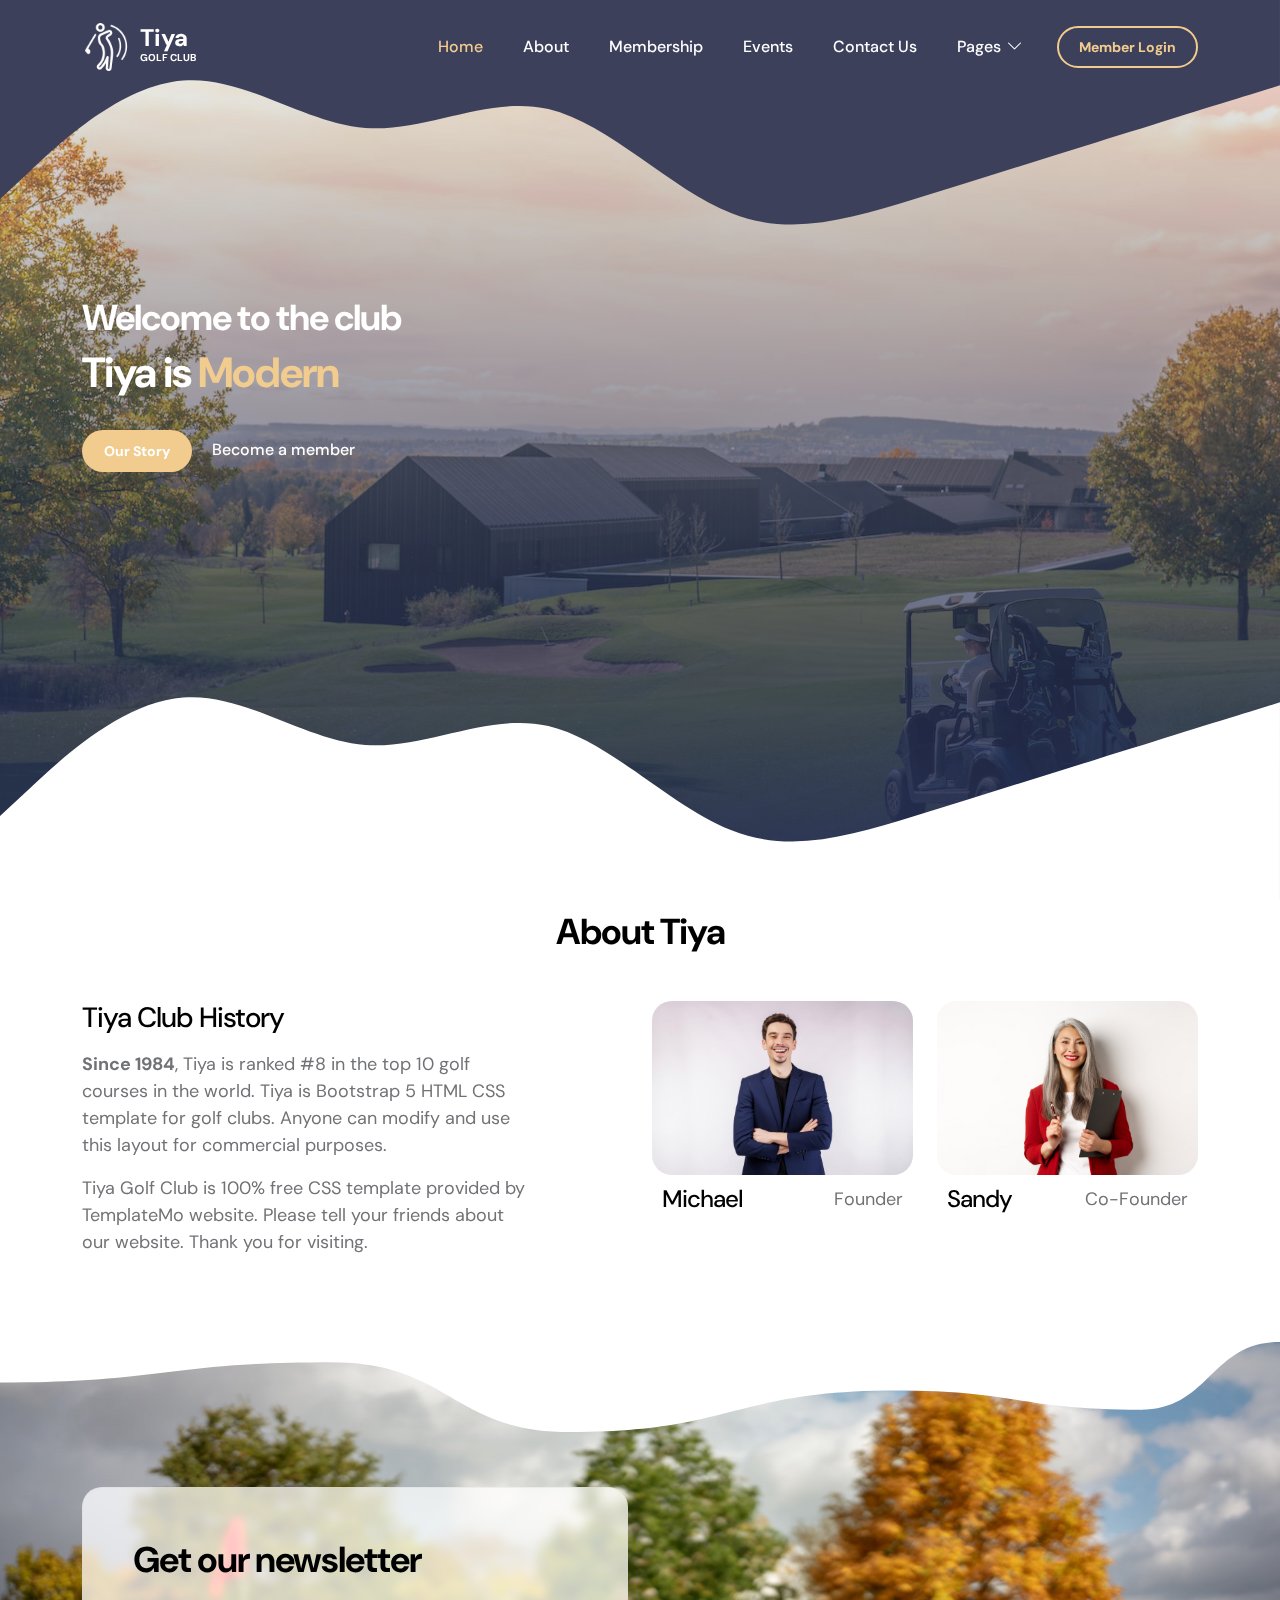
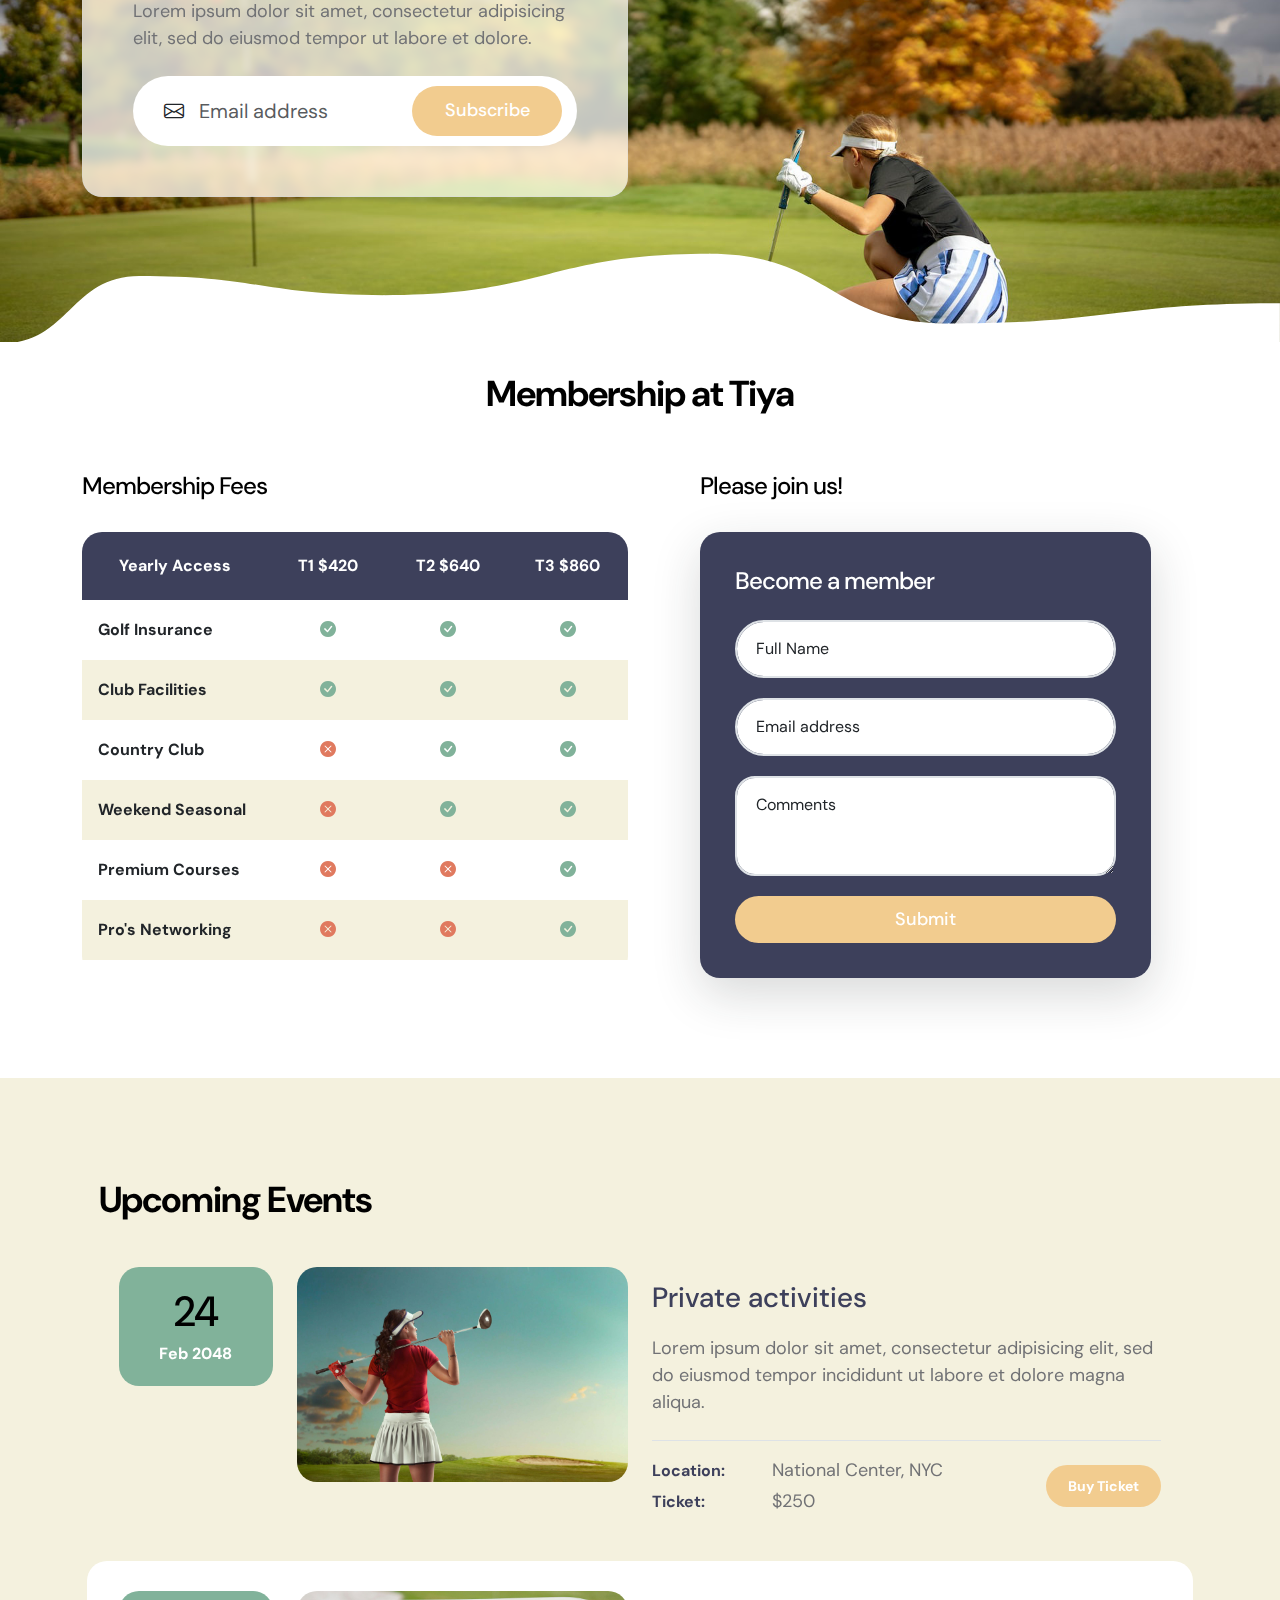
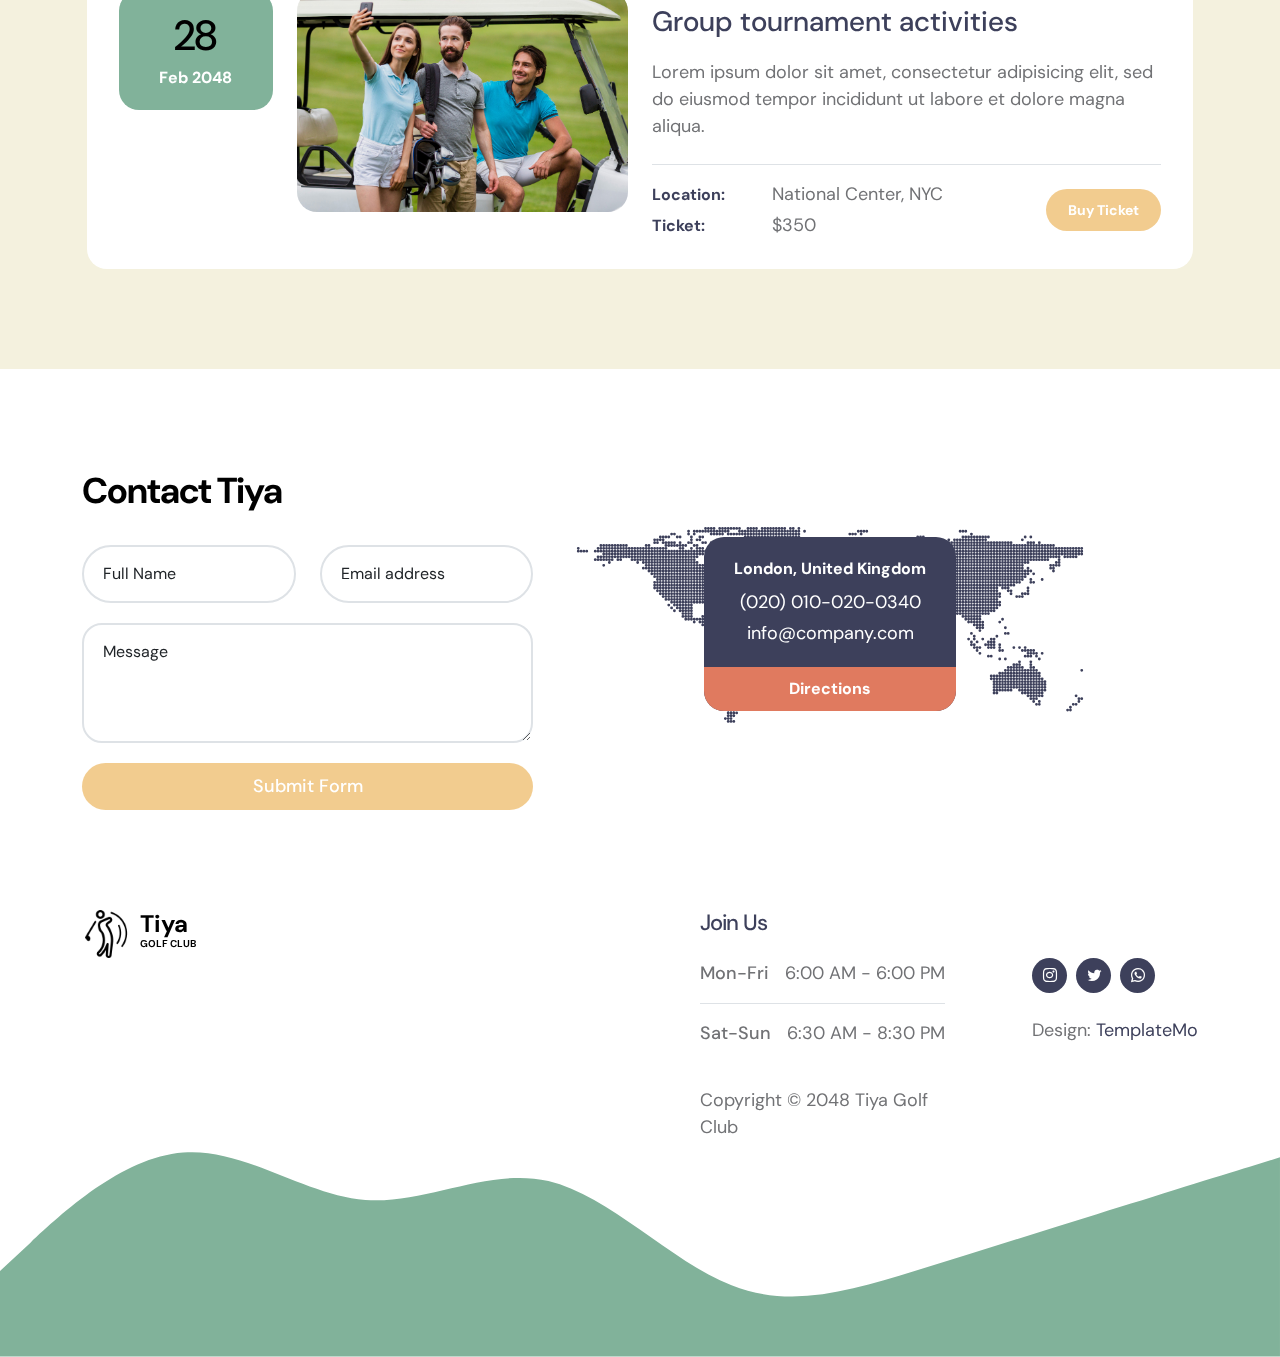
==== index.html @ be471545 "initial commit" ====
<!doctype html>
<html lang="en">
    <head>
        <meta charset="utf-8">
        <meta name="viewport" content="width=device-width, initial-scale=1">

        <meta name="description" content="">
        <meta name="author" content="">

        <title>Tiya Golf Club - Free HTML CSS Template</title>

        <!-- CSS FILES -->                
        <link rel="preconnect" href="https://fonts.googleapis.com">

        <link rel="preconnect" href="https://fonts.gstatic.com" crossorigin>

        <link href="https://fonts.googleapis.com/css2?family=DM+Sans:ital,wght@0,400;0,500;0,700;1,400&display=swap" rel="stylesheet">

        <link href="css/bootstrap.min.css" rel="stylesheet">

        <link href="css/bootstrap-icons.css" rel="stylesheet">

        <link href="css/templatemo-tiya-golf-club.css" rel="stylesheet">
        
    </head>
    
    <body>

        <main>

            <nav class="navbar navbar-expand-lg">                
                <div class="container">
                    <a class="navbar-brand d-flex align-items-center" href="index.html">
                        <img src="images/logo.png" class="navbar-brand-image img-fluid" alt="Tiya Golf Club">
                        <span class="navbar-brand-text">
                            Tiya
                            <small>Golf Club</small>
                        </span>
                    </a>

                    <div class="d-lg-none ms-auto me-3">
                        <a class="btn custom-btn custom-border-btn" data-bs-toggle="offcanvas" href="#offcanvasExample" role="button" aria-controls="offcanvasExample">Member Login</a>
                    </div>
    
                    <button class="navbar-toggler" type="button" data-bs-toggle="collapse" data-bs-target="#navbarNav" aria-controls="navbarNav" aria-expanded="false" aria-label="Toggle navigation">
                        <span class="navbar-toggler-icon"></span>
                    </button>
    
                    <div class="collapse navbar-collapse" id="navbarNav">
                        <ul class="navbar-nav ms-lg-auto">
                            <li class="nav-item">
                                <a class="nav-link click-scroll" href="#section_1">Home</a>
                            </li>
    
                            <li class="nav-item">
                                <a class="nav-link click-scroll" href="#section_2">About</a>
                            </li>

                            <li class="nav-item">
                                <a class="nav-link click-scroll" href="#section_3">Membership</a>
                            </li>

                            <li class="nav-item">
                                <a class="nav-link click-scroll" href="#section_4">Events</a>
                            </li>

                            <li class="nav-item">
                                <a class="nav-link click-scroll" href="#section_5">Contact Us</a>
                            </li>

                            <li class="nav-item dropdown">
                                <a class="nav-link dropdown-toggle" href="#" id="navbarLightDropdownMenuLink" role="button" data-bs-toggle="dropdown" aria-expanded="false">Pages</a>

                                <ul class="dropdown-menu dropdown-menu-light" aria-labelledby="navbarLightDropdownMenuLink">
                                    <li><a class="dropdown-item" href="event-listing.html">Event Listing</a></li>

                                    <li><a class="dropdown-item" href="event-detail.html">Event Detail</a></li>
                                </ul>
                            </li>
                        </ul>

                        <div class="d-none d-lg-block ms-lg-3">
                            <a class="btn custom-btn custom-border-btn" data-bs-toggle="offcanvas" href="#offcanvasExample" role="button" aria-controls="offcanvasExample">Member Login</a>
                        </div>
                    </div>
                </div>
            </nav>

            <div class="offcanvas offcanvas-end" data-bs-scroll="true" tabindex="-1" id="offcanvasExample" aria-labelledby="offcanvasExampleLabel">                
                <div class="offcanvas-header">
                    <h5 class="offcanvas-title" id="offcanvasExampleLabel">Member Login</h5>
                    
                    <button type="button" class="btn-close" data-bs-dismiss="offcanvas" aria-label="Close"></button>
                </div>
                
                <div class="offcanvas-body d-flex flex-column">
                    <form class="custom-form member-login-form" action="#" method="post" role="form">

                        <div class="member-login-form-body">
                            <div class="mb-4">
                                <label class="form-label mb-2" for="member-login-number">Membership No.</label>

                                <input type="text" name="member-login-number" id="member-login-number" class="form-control" placeholder="11002560" required>
                            </div>

                            <div class="mb-4">
                                <label class="form-label mb-2" for="member-login-password">Password</label>

                                <input type="password" name="member-login-password" id="member-login-password" pattern="[0-9a-zA-Z]{4,10}" class="form-control" placeholder="Password" required="">
                            </div>

                            <div class="form-check mb-4">
                                <input class="form-check-input" type="checkbox" value="" id="flexCheckDefault">
                              
                                <label class="form-check-label" for="flexCheckDefault">
                                    Remember me
                                </label>
                            </div>

                            <div class="col-lg-5 col-md-7 col-8 mx-auto">
                                <button type="submit" class="form-control">Login</button>
                            </div>

                            <div class="text-center my-4">
                                <a href="#">Forgotten password?</a>
                            </div>
                        </div>
                    </form>

                    <div class="mt-auto mb-5">
                        <p>
                            <strong class="text-white me-3">Any Questions?</strong>

                            <a href="tel: 010-020-0340" class="contact-link">
                            	010-020-0340
                            </a>
                        </p>
                    </div>
                </div>

                <svg xmlns="http://www.w3.org/2000/svg" viewBox="0 0 1440 320"><path fill="#3D405B" fill-opacity="1" d="M0,224L34.3,192C68.6,160,137,96,206,90.7C274.3,85,343,139,411,144C480,149,549,107,617,122.7C685.7,139,754,213,823,240C891.4,267,960,245,1029,224C1097.1,203,1166,181,1234,160C1302.9,139,1371,117,1406,106.7L1440,96L1440,320L1405.7,320C1371.4,320,1303,320,1234,320C1165.7,320,1097,320,1029,320C960,320,891,320,823,320C754.3,320,686,320,617,320C548.6,320,480,320,411,320C342.9,320,274,320,206,320C137.1,320,69,320,34,320L0,320Z"></path></svg>
            </div>
            

            <section class="hero-section d-flex justify-content-center align-items-center" id="section_1">

                <div class="section-overlay"></div>

                <svg xmlns="http://www.w3.org/2000/svg" viewBox="0 0 1440 320"><path fill="#3D405B" fill-opacity="1" d="M0,224L34.3,192C68.6,160,137,96,206,90.7C274.3,85,343,139,411,144C480,149,549,107,617,122.7C685.7,139,754,213,823,240C891.4,267,960,245,1029,224C1097.1,203,1166,181,1234,160C1302.9,139,1371,117,1406,106.7L1440,96L1440,0L1405.7,0C1371.4,0,1303,0,1234,0C1165.7,0,1097,0,1029,0C960,0,891,0,823,0C754.3,0,686,0,617,0C548.6,0,480,0,411,0C342.9,0,274,0,206,0C137.1,0,69,0,34,0L0,0Z"></path></svg>

                <div class="container">
                    <div class="row">

                        <div class="col-lg-6 col-12 mb-5 mb-lg-0">
                            <h2 class="text-white">Welcome to the club</h2>

                            <h1 class="cd-headline rotate-1 text-white mb-4 pb-2">
                                <span>Tiya is</span>
                                <span class="cd-words-wrapper">
                                    <b class="is-visible">Modern</b>
                                    <b>Creative</b>
                                    <b>Lifestyle</b>
                                </span>
                            </h1>

                            <div class="custom-btn-group">
                                <a href="#section_2" class="btn custom-btn smoothscroll me-3">Our Story</a>

                                <a href="#section_3" class="link smoothscroll">Become a member</a>
                            </div>
                        </div>

                        <div class="col-lg-6 col-12">
                            <div class="ratio ratio-16x9">
                                <iframe width="560" height="315" src="https://www.youtube.com/embed/MGNgbNGOzh8" title="YouTube video player" frameborder="0" allow="accelerometer; autoplay; clipboard-write; encrypted-media; gyroscope; picture-in-picture; web-share" allowfullscreen></iframe>
                            </div>
                        </div>

                    </div>
                </div>

                <svg xmlns="http://www.w3.org/2000/svg" viewBox="0 0 1440 320"><path fill="#ffffff" fill-opacity="1" d="M0,224L34.3,192C68.6,160,137,96,206,90.7C274.3,85,343,139,411,144C480,149,549,107,617,122.7C685.7,139,754,213,823,240C891.4,267,960,245,1029,224C1097.1,203,1166,181,1234,160C1302.9,139,1371,117,1406,106.7L1440,96L1440,320L1405.7,320C1371.4,320,1303,320,1234,320C1165.7,320,1097,320,1029,320C960,320,891,320,823,320C754.3,320,686,320,617,320C548.6,320,480,320,411,320C342.9,320,274,320,206,320C137.1,320,69,320,34,320L0,320Z"></path></svg>
            </section>


            <section class="about-section section-padding" id="section_2">
                <div class="container">
                    <div class="row">

                        <div class="col-lg-12 col-12 text-center">
                            <h2 class="mb-lg-5 mb-4">About Tiya</h2>
                        </div>

                        <div class="col-lg-5 col-12 me-auto mb-4 mb-lg-0">
                            <h3 class="mb-3">Tiya Club History</h3>

                            <p><strong>Since 1984</strong>, Tiya is ranked #8 in the top 10 golf courses in the world. Tiya is Bootstrap 5 HTML CSS template for golf clubs. Anyone can modify and use this layout for commercial purposes.</p>

                            <p>Tiya Golf Club is 100% free CSS template provided by TemplateMo website. Please tell your friends about our website. Thank you for visiting.</p>
                        </div>

                        <div class="col-lg-3 col-md-6 col-12 mb-4 mb-lg-0 mb-md-0">
                            <div class="member-block">
                                <div class="member-block-image-wrap">
                                    <img src="images/members/portrait-young-handsome-businessman-wearing-suit-standing-with-crossed-arms-with-isolated-studio-white-background.jpg" class="member-block-image img-fluid" alt="">

                                    <ul class="social-icon">
                                        <li class="social-icon-item">
                                            <a href="#" class="social-icon-link bi-twitter"></a>
                                        </li>

                                        <li class="social-icon-item">
                                            <a href="#" class="social-icon-link bi-whatsapp"></a>
                                        </li>
                                    </ul>
                                </div>

                                <div class="member-block-info d-flex align-items-center">
                                    <h4>Michael</h4>

                                    <p class="ms-auto">Founder</p>
                                </div>
                            </div>
                        </div>

                        <div class="col-lg-3 col-md-6 col-12">
                            <div class="member-block">
                                <div class="member-block-image-wrap">
                                    <img src="images/members/successful-asian-lady-boss-red-blazer-holding-clipboard-with-documens-pen-working-looking-happy-white-background.jpg" class="member-block-image img-fluid" alt="">

                                    <ul class="social-icon">
                                        <li class="social-icon-item">
                                            <a href="#" class="social-icon-link bi-linkedin"></a>
                                        </li>
                                        <li class="social-icon-item">
                                            <a href="#" class="social-icon-link bi-twitter"></a>
                                        </li>
                                    </ul>
                                </div>

                                <div class="member-block-info d-flex align-items-center">
                                    <h4>Sandy</h4>

                                    <p class="ms-auto">Co-Founder</p>
                                </div>
                            </div>
                        </div>

                    </div>
                </div>
            </section>


            <section class="section-bg-image">
                <svg viewBox="0 0 1265 144" xmlns="http://www.w3.org/2000/svg" xmlns:xlink="http://www.w3.org/1999/xlink"><path fill="rgba(255, 255, 255, 1)" d="M 0 40 C 164 40 164 20 328 20 L 328 20 L 328 0 L 0 0 Z" stroke-width="0"></path> <path fill="rgba(255, 255, 255, 1)" d="M 327 20 C 445.5 20 445.5 89 564 89 L 564 89 L 564 0 L 327 0 Z" stroke-width="0"></path> <path fill="rgba(255, 255, 255, 1)" d="M 563 89 C 724.5 89 724.5 48 886 48 L 886 48 L 886 0 L 563 0 Z" stroke-width="0"></path><path fill="rgba(255, 255, 255, 1)" d="M 885 48 C 1006.5 48 1006.5 67 1128 67 L 1128 67 L 1128 0 L 885 0 Z" stroke-width="0"></path><path fill="rgba(255, 255, 255, 1)" d="M 1127 67 C 1196 67 1196 0 1265 0 L 1265 0 L 1265 0 L 1127 0 Z" stroke-width="0"></path></svg>

                <div class="container">
                    <div class="row">

                        <div class="col-lg-6 col-12">
                            <div class="section-bg-image-block">
                                <h2 class="mb-lg-3">Get our newsletter</h2>

                                <p>Lorem ipsum dolor sit amet, consectetur adipisicing elit, sed do eiusmod tempor ut labore et dolore.</p>

                                <form action="#" method="get" class="custom-form mt-lg-4 mt-2" role="form">
                                    <div class="input-group input-group-lg">
                                        <span class="input-group-text bi-envelope" id="basic-addon1"></span>

                                        <input type="email" name="email" id="email" pattern="[^ @]*@[^ @]*" class="form-control" placeholder="Email address" required="">

                                        <button type="submit" class="form-control">Subscribe</button>
                                    </div>
                                </form>
                            </div>
                        </div>

                    </div>
                </div>

                <svg viewBox="0 0 1265 144" xmlns="http://www.w3.org/2000/svg" xmlns:xlink="http://www.w3.org/1999/xlink"><path fill="rgba(255, 255, 255, 1)" d="M 0 40 C 164 40 164 20 328 20 L 328 20 L 328 0 L 0 0 Z" stroke-width="0"></path> <path fill="rgba(255, 255, 255, 1)" d="M 327 20 C 445.5 20 445.5 89 564 89 L 564 89 L 564 0 L 327 0 Z" stroke-width="0"></path> <path fill="rgba(255, 255, 255, 1)" d="M 563 89 C 724.5 89 724.5 48 886 48 L 886 48 L 886 0 L 563 0 Z" stroke-width="0"></path><path fill="rgba(255, 255, 255, 1)" d="M 885 48 C 1006.5 48 1006.5 67 1128 67 L 1128 67 L 1128 0 L 885 0 Z" stroke-width="0"></path><path fill="rgba(255, 255, 255, 1)" d="M 1127 67 C 1196 67 1196 0 1265 0 L 1265 0 L 1265 0 L 1127 0 Z" stroke-width="0"></path></svg>
            </section>


            <section class="membership-section section-padding" id="section_3">
                <div class="container">
                    <div class="row">

                        <div class="col-lg-12 col-12 text-center mx-auto mb-lg-5 mb-4">
                            <h2><span>Membership</span> at Tiya</h2>
                        </div>

                        <div class="col-lg-6 col-12 mb-3 mb-lg-0">
                            <h4 class="mb-4 pb-lg-2">Membership Fees</h4>

                            <div class="table-responsive">
                                <table class="table text-center">
                                    <thead>
                                        <tr>
                                            <th style="width: 34%;">Yearly Access</th>
                                            
                                            <th style="width: 22%;">T1 $420</th>
                                            
                                            <th style="width: 22%;">T2 $640</th>
                                            
                                            <th style="width: 22%;">T3 $860</th>
                                        </tr>
                                    </thead>

                                    <tbody>
                                        <tr>
                                            <th scope="row" class="text-start">Golf Insurance</th>
                                            
                                            <td>
                                                <i class="bi-check-circle-fill"></i>
                                            </td>
                                            
                                            <td>
                                                <i class="bi-check-circle-fill"></i>
                                            </td>
                                            
                                            <td>
                                                <i class="bi-check-circle-fill"></i>
                                            </td>
                                        </tr>

                                        <tr>
                                            <th scope="row" class="text-start">Club Facilities</th>

                                            <td>
                                                <i class="bi-check-circle-fill"></i>
                                            </td>

                                            <td>
                                                <i class="bi-check-circle-fill"></i>
                                            </td>

                                            <td>
                                                <i class="bi-check-circle-fill"></i>
                                            </td>
                                        </tr>

                                        <tr>
                                            <th scope="row" class="text-start">Country Club</th>

                                            <td>
                                                <i class="bi-x-circle-fill"></i>
                                            </td>

                                            <td>
                                                <i class="bi-check-circle-fill"></i>
                                            </td>

                                            <td>
                                                <i class="bi-check-circle-fill"></i>
                                            </td>
                                        </tr>

                                        <tr>
                                            <th scope="row" class="text-start">Weekend Seasonal</th>

                                            <td>
                                                <i class="bi-x-circle-fill"></i>
                                            </td>

                                            <td>
                                                <i class="bi-check-circle-fill"></i>
                                            </td>

                                            <td>
                                                <i class="bi-check-circle-fill"></i>
                                            </td>
                                        </tr>

                                        <tr>
                                            <th scope="row" class="text-start">Premium Courses</th>

                                            <td>
                                                <i class="bi-x-circle-fill"></i>
                                            </td>

                                            <td>
                                                <i class="bi-x-circle-fill"></i>
                                            </td>

                                            <td>
                                                <i class="bi-check-circle-fill"></i>
                                            </td>
                                        </tr>
                                        
                                        <tr>
                                            <th scope="row" class="text-start">Pro's Networking</th>

                                            <td>
                                                <i class="bi-x-circle-fill"></i>
                                            </td>

                                            <td>
                                                <i class="bi-x-circle-fill"></i>
                                            </td>

                                            <td>
                                                <i class="bi-check-circle-fill"></i>
                                            </td>
                                        </tr>
                                        
                                    </tbody>
                                </table>
                            </div>
                        </div>

                        <div class="col-lg-5 col-12 mx-auto">
                        <h4 class="mb-4 pb-lg-2">Please join us!</h4>
                            <form action="#" method="post" class="custom-form membership-form shadow-lg" role="form">
                                <h4 class="text-white mb-4">Become a member</h4>

                                    <div class="form-floating">
                                        <input type="text" name="full-name" id="full-name" class="form-control" placeholder="Full Name" required="">
                                        
                                        <label for="floatingInput">Full Name</label>
                                    </div>

                                    <div class="form-floating">
                                        <input type="email" name="email" id="email" pattern="[^ @]*@[^ @]*" class="form-control" placeholder="Email address" required="">
                                        
                                        <label for="floatingInput">Email address</label>
                                    </div>

                                    <div class="form-floating">
                                        <textarea class="form-control" id="message" name="message" placeholder="Describe message here"></textarea>
                                        
                                        <label for="floatingTextarea"> Comments</label>
                                    </div>

                                    <button type="submit" class="form-control">Submit</button>
                                </div>
                            </form>
                        </div>

                    </div>
                </div>
            </section>


            <section class="events-section section-bg section-padding" id="section_4">
                <div class="container">
                    <div class="row">

                        <div class="col-lg-12 col-12">
                            <h2 class="mb-lg-3">Upcoming Events</h2>
                        </div>

                        <div class="row custom-block mb-3">
                            <div class="col-lg-2 col-md-4 col-12 order-2 order-md-0 order-lg-0">
                                <div class="custom-block-date-wrap d-flex d-lg-block d-md-block align-items-center mt-3 mt-lg-0 mt-md-0">
                                    <h6 class="custom-block-date mb-lg-1 mb-0 me-3 me-lg-0 me-md-0">24</h6>
                                    
                                    <strong class="text-white">Feb 2048</strong>
                                </div>
                            </div>

                            <div class="col-lg-4 col-md-8 col-12 order-1 order-lg-0">
                                <div class="custom-block-image-wrap">
                                    <a href="event-detail.html">
                                        <img src="images/professional-golf-player.jpg" class="custom-block-image img-fluid" alt="">

                                        <i class="custom-block-icon bi-link"></i>
                                    </a>
                                </div>
                            </div>

                            <div class="col-lg-6 col-12 order-3 order-lg-0">
                                <div class="custom-block-info mt-2 mt-lg-0">
                                    <a href="event-detail.html" class="events-title mb-3">Private activities</a>

                                    <p class="mb-0">Lorem ipsum dolor sit amet, consectetur adipisicing elit, sed do eiusmod tempor incididunt ut labore et dolore magna aliqua.</p>

                                    <div class="d-flex flex-wrap border-top mt-4 pt-3">

                                        <div class="mb-4 mb-lg-0">
                                            <div class="d-flex flex-wrap align-items-center mb-1">
                                                <span class="custom-block-span">Location:</span>

                                                <p class="mb-0">National Center, NYC</p>
                                            </div>

                                            <div class="d-flex flex-wrap align-items-center">
                                                <span class="custom-block-span">Ticket:</span>

                                                <p class="mb-0">$250</p>
                                            </div>
                                        </div>

                                        <div class="d-flex align-items-center ms-lg-auto">
                                            <a href="event-detail.html" class="btn custom-btn">Buy Ticket</a>
                                        </div>
                                    </div>
                                </div>
                            </div>
                        </div>

                        <div class="row custom-block custom-block-bg">
                            <div class="col-lg-2 col-md-4 col-12 order-2 order-md-0 order-lg-0">
                                <div class="custom-block-date-wrap d-flex d-lg-block d-md-block align-items-center mt-3 mt-lg-0 mt-md-0">
                                    <h6 class="custom-block-date mb-lg-1 mb-0 me-3 me-lg-0 me-md-0">28</h6>
                                    
                                    <strong class="text-white">Feb 2048</strong>
                                </div>
                            </div>

                            <div class="col-lg-4 col-md-8 col-12 order-1 order-lg-0">
                                <div class="custom-block-image-wrap">
                                    <a href="event-detail.html">
                                        <img src="images/girl-taking-selfie-with-friends-golf-field.jpg" class="custom-block-image img-fluid" alt="">

                                        <i class="custom-block-icon bi-link"></i>
                                    </a>
                                </div>
                            </div>

                            <div class="col-lg-6 col-12 order-3 order-lg-0">
                                <div class="custom-block-info mt-2 mt-lg-0">
                                    <a href="event-detail.html" class="events-title mb-3">Group tournament activities</a>

                                    <p class="mb-0">Lorem ipsum dolor sit amet, consectetur adipisicing elit, sed do eiusmod tempor incididunt ut labore et dolore magna aliqua.</p>

                                    <div class="d-flex flex-wrap border-top mt-4 pt-3">

                                        <div class="mb-4 mb-lg-0">
                                            <div class="d-flex flex-wrap align-items-center mb-1">
                                                <span class="custom-block-span">Location:</span>

                                                <p class="mb-0">National Center, NYC</p>
                                            </div>

                                            <div class="d-flex flex-wrap align-items-center">
                                                <span class="custom-block-span">Ticket:</span>

                                                <p class="mb-0">$350</p>
                                            </div>
                                        </div>

                                        <div class="d-flex align-items-center ms-lg-auto">
                                            <a href="event-detail.html" class="btn custom-btn">Buy Ticket</a>
                                        </div>
                                    </div>
                                </div>
                            </div>
                        </div>

                    </div>
                </div>
            </section>


            <section class="contact-section section-padding" id="section_5">
                <div class="container">
                    <div class="row">

                        <div class="col-lg-5 col-12">
                            <form action="#" method="post" class="custom-form contact-form" role="form">
                                <h2 class="mb-4 pb-2">Contact Tiya</h2>

                                <div class="row">
                                    <div class="col-lg-6 col-md-6 col-12">
                                        <div class="form-floating">
                                            <input type="text" name="full-name" id="full-name" class="form-control" placeholder="Full Name" required="">
                                            
                                            <label for="floatingInput">Full Name</label>
                                        </div>
                                    </div>

                                    <div class="col-lg-6 col-md-6 col-12"> 
                                        <div class="form-floating">
                                            <input type="email" name="email" id="email" pattern="[^ @]*@[^ @]*" class="form-control" placeholder="Email address" required="">
                                            
                                            <label for="floatingInput">Email address</label>
                                        </div>
                                    </div>

                                    <div class="col-lg-12 col-12">
                                        <div class="form-floating">
                                            <textarea class="form-control" id="message" name="message" placeholder="Describe message here"></textarea>
                                            
                                            <label for="floatingTextarea">Message</label>
                                        </div>

                                        <button type="submit" class="form-control">Submit Form</button>
                                    </div>
                                </div>
                            </form>
                        </div>

                        <div class="col-lg-6 col-12">
                            <div class="contact-info mt-5">
                                <div class="contact-info-item">
                                    <div class="contact-info-body">
                                        <strong>London, United Kingdom</strong>

                                        <p class="mt-2 mb-1">
                                            <a href="tel: 010-020-0340" class="contact-link">
                                                (020) 
                                                010-020-0340
                                            </a>
                                        </p>

                                        <p class="mb-0">
                                            <a href="mailto:info@company.com" class="contact-link">
                                                info@company.com
                                            </a>
                                        </p>
                                    </div>

                                    <div class="contact-info-footer">
                                        <a href="#">Directions</a>
                                    </div>
                                </div>

                                <img src="images/WorldMap.svg" class="img-fluid" alt="">
                            </div>
                        </div>

                    </div>
                </div>
            </section>
        </main>

        <footer class="site-footer">
            <div class="container">
                <div class="row">

                    <div class="col-lg-6 col-12 me-auto mb-5 mb-lg-0">
                        <a class="navbar-brand d-flex align-items-center" href="index.html">
                            <img src="images/logo.png" class="navbar-brand-image img-fluid" alt="">
                            <span class="navbar-brand-text">
                                Tiya
                                <small>Golf Club</small>
                            </span>
                        </a>
                    </div>

                    <div class="col-lg-3 col-12">
                        <h5 class="site-footer-title mb-4">Join Us</h5>

                        <p class="d-flex border-bottom pb-3 mb-3 me-lg-3">
                            <span>Mon-Fri</span>
                            6:00 AM - 6:00 PM
                        </p>

                        <p class="d-flex me-lg-3">
                            <span>Sat-Sun</span>
                            6:30 AM - 8:30 PM
                        </p>
                        <br>
                        <p class="copyright-text">Copyright © 2048 Tiya Golf Club</p>
                    </div>

                        <div class="col-lg-2 col-12 ms-auto">
                            <ul class="social-icon mt-lg-5 mt-3 mb-4">
                                <li class="social-icon-item">
                                    <a href="#" class="social-icon-link bi-instagram"></a>
                                </li>

                                <li class="social-icon-item">
                                    <a href="#" class="social-icon-link bi-twitter"></a>
                                </li>

                                <li class="social-icon-item">
                                    <a href="#" class="social-icon-link bi-whatsapp"></a>
                                </li>
                            </ul>
                            <p class="copyright-text">Design: <a rel="nofollow" href="https://templatemo.com" target="_blank">TemplateMo</a></p>
                            
                        </div>

                </div>
            </div>

            <svg xmlns="http://www.w3.org/2000/svg" viewBox="0 0 1440 320"><path fill="#81B29A" fill-opacity="1" d="M0,224L34.3,192C68.6,160,137,96,206,90.7C274.3,85,343,139,411,144C480,149,549,107,617,122.7C685.7,139,754,213,823,240C891.4,267,960,245,1029,224C1097.1,203,1166,181,1234,160C1302.9,139,1371,117,1406,106.7L1440,96L1440,320L1405.7,320C1371.4,320,1303,320,1234,320C1165.7,320,1097,320,1029,320C960,320,891,320,823,320C754.3,320,686,320,617,320C548.6,320,480,320,411,320C342.9,320,274,320,206,320C137.1,320,69,320,34,320L0,320Z"></path></svg>
        </footer>


        <!-- JAVASCRIPT FILES -->
        <script src="js/jquery.min.js"></script>
        <script src="js/bootstrap.bundle.min.js"></script>
        <script src="js/jquery.sticky.js"></script>
        <script src="js/click-scroll.js"></script>
        <script src="js/animated-headline.js"></script>
        <script src="js/modernizr.js"></script>
        <script src="js/custom.js"></script>

    </body>
</html>
---- css/templatemo-tiya-golf-club.css ----
/*---------------------------------------
  CUSTOM PROPERTIES ( VARIABLES )             
-----------------------------------------*/
:root {
  --white-color:                  #ffffff;
  --primary-color:                #81B29A;
  --secondary-color:              #3D405B;
  --section-bg-color:             #F4F1DE;
  --custom-btn-bg-color:          #F2CC8F;
  --custom-btn-bg-hover-color:    #E07A5F;
  --dark-color:                   #000000;
  --p-color:                      #717275;
  --link-hover-color:             #F2CC8F;

  --body-font-family:             'DM Sans', sans-serif;

  --h1-font-size:                 42px;
  --h2-font-size:                 36px;
  --h3-font-size:                 28px;
  --h4-font-size:                 24px;
  --h5-font-size:                 22px;
  --h6-font-size:                 20px;
  --p-font-size:                  18px;
  --menu-font-size:               16px;
  --btn-font-size:                14px;

  --border-radius-large:          100px;
  --border-radius-medium:         20px;
  --border-radius-small:          10px;

  --font-weight-normal:           400;
  --font-weight-medium:           500;
  --font-weight-bold:             700;
}

body {
  background-color: var(--white-color);
  font-family: var(--body-font-family); 
}


/*---------------------------------------
  TYPOGRAPHY               
-----------------------------------------*/

h2,
h3,
h4,
h5,
h6 {
  color: var(--dark-color);
}

h1,
h2,
h3,
h4,
h5,
h6 {
  font-weight: var(--font-weight-medium);
  letter-spacing: -1px;
}

h1 {
  font-size: var(--h1-font-size);
  font-weight: var(--font-weight-bold);
}

h2 {
  font-size: var(--h2-font-size);
  font-weight: var(--font-weight-bold);
}

h3 {
  font-size: var(--h3-font-size);
}

h4 {
  font-size: var(--h4-font-size);
}

h5 {
  font-size: var(--h5-font-size);
}

h6 {
  font-size: var(--h6-font-size);
}

p {
  color: var(--p-color);
  font-size: var(--p-font-size);
  font-weight: var(--font-weight-normal);
}

ul li {
  color: var(--p-color);
  font-size: var(--p-font-size);
  font-weight: var(--font-weight-normal);
}

a, 
button {
  touch-action: manipulation;
  transition: all 0.3s;
}

a {
  display: inline-block;
  color: var(--secondary-color);
  text-decoration: none;
}

a:hover {
  color: var(--link-hover-color);
}

b,
strong {
  font-weight: var(--font-weight-bold);
}


/*---------------------------------------
  SECTION               
-----------------------------------------*/
.section-bg {
  background-color: var(--section-bg-color);
}

.section-padding {
  padding-top: 100px;
  padding-bottom: 100px;
}

.section-overlay {
  content: "";
  background: rgba(0, 0, 0, 0) linear-gradient(rgba(39, 48, 83, 0.01) 0%, rgb(39, 48, 83) 100%) repeat scroll 0% 0%;
  position: absolute;
  top: 0;
  right: 0;
  bottom: 0;
  left: 0;
}

::selection {
  background-color: var(--primary-color);
  color: var(--white-color);
}


/*---------------------------------------
  ANIMATED HEADLINE               
-----------------------------------------*/
.cd-words-wrapper {
  display: inline-block;
  position: relative;
  text-align: left;
}

.cd-words-wrapper b {
  color: var(--link-hover-color);
  display: inline-block;
  position: absolute;
  white-space: nowrap;
  left: 0;
  top: 0;
}

.cd-words-wrapper b.is-visible {
  position: relative;
}

.no-js .cd-words-wrapper b {
  opacity: 0;
}

.no-js .cd-words-wrapper b.is-visible {
  opacity: 1;
}

.cd-headline.rotate-1 .cd-words-wrapper {
  -webkit-perspective: 300px;
  -moz-perspective: 300px;
  perspective: 300px;
}
.cd-headline.rotate-1 b {
  opacity: 0;
  -webkit-transform-origin: 50% 100%;
  -moz-transform-origin: 50% 100%;
  -ms-transform-origin: 50% 100%;
  -o-transform-origin: 50% 100%;
  transform-origin: 50% 100%;
  -webkit-transform: rotateX(180deg);
  -moz-transform: rotateX(180deg);
  -ms-transform: rotateX(180deg);
  -o-transform: rotateX(180deg);
  transform: rotateX(180deg);
}
.cd-headline.rotate-1 b.is-visible {
  opacity: 1;
  -webkit-transform: rotateX(0deg);
  -moz-transform: rotateX(0deg);
  -ms-transform: rotateX(0deg);
  -o-transform: rotateX(0deg);
  transform: rotateX(0deg);
  -webkit-animation: cd-rotate-1-in 1.2s;
  -moz-animation: cd-rotate-1-in 1.2s;
  animation: cd-rotate-1-in 1.2s;
}
.cd-headline.rotate-1 b.is-hidden {
  -webkit-transform: rotateX(180deg);
  -moz-transform: rotateX(180deg);
  -ms-transform: rotateX(180deg);
  -o-transform: rotateX(180deg);
  transform: rotateX(180deg);
  -webkit-animation: cd-rotate-1-out 1.2s;
  -moz-animation: cd-rotate-1-out 1.2s;
  animation: cd-rotate-1-out 1.2s;
}

@-webkit-keyframes cd-rotate-1-in {
  0% {
    -webkit-transform: rotateX(180deg);
    opacity: 0;
  }
  35% {
    -webkit-transform: rotateX(120deg);
    opacity: 0;
  }
  65% {
    opacity: 0;
  }
  100% {
    -webkit-transform: rotateX(360deg);
    opacity: 1;
  }
}
@-moz-keyframes cd-rotate-1-in {
  0% {
    -moz-transform: rotateX(180deg);
    opacity: 0;
  }
  35% {
    -moz-transform: rotateX(120deg);
    opacity: 0;
  }
  65% {
    opacity: 0;
  }
  100% {
    -moz-transform: rotateX(360deg);
    opacity: 1;
  }
}
@keyframes cd-rotate-1-in {
  0% {
    -webkit-transform: rotateX(180deg);
    -moz-transform: rotateX(180deg);
    -ms-transform: rotateX(180deg);
    -o-transform: rotateX(180deg);
    transform: rotateX(180deg);
    opacity: 0;
  }
  35% {
    -webkit-transform: rotateX(120deg);
    -moz-transform: rotateX(120deg);
    -ms-transform: rotateX(120deg);
    -o-transform: rotateX(120deg);
    transform: rotateX(120deg);
    opacity: 0;
  }
  65% {
    opacity: 0;
  }
  100% {
    -webkit-transform: rotateX(360deg);
    -moz-transform: rotateX(360deg);
    -ms-transform: rotateX(360deg);
    -o-transform: rotateX(360deg);
    transform: rotateX(360deg);
    opacity: 1;
  }
}
@-webkit-keyframes cd-rotate-1-out {
  0% {
    -webkit-transform: rotateX(0deg);
    opacity: 1;
  }
  35% {
    -webkit-transform: rotateX(-40deg);
    opacity: 1;
  }
  65% {
    opacity: 0;
  }
  100% {
    -webkit-transform: rotateX(180deg);
    opacity: 0;
  }
}
@-moz-keyframes cd-rotate-1-out {
  0% {
    -moz-transform: rotateX(0deg);
    opacity: 1;
  }
  35% {
    -moz-transform: rotateX(-40deg);
    opacity: 1;
  }
  65% {
    opacity: 0;
  }
  100% {
    -moz-transform: rotateX(180deg);
    opacity: 0;
  }
}
@keyframes cd-rotate-1-out {
  0% {
    -webkit-transform: rotateX(0deg);
    -moz-transform: rotateX(0deg);
    -ms-transform: rotateX(0deg);
    -o-transform: rotateX(0deg);
    transform: rotateX(0deg);
    opacity: 1;
  }
  35% {
    -webkit-transform: rotateX(-40deg);
    -moz-transform: rotateX(-40deg);
    -ms-transform: rotateX(-40deg);
    -o-transform: rotateX(-40deg);
    transform: rotateX(-40deg);
    opacity: 1;
  }
  65% {
    opacity: 0;
  }
  100% {
    -webkit-transform: rotateX(180deg);
    -moz-transform: rotateX(180deg);
    -ms-transform: rotateX(180deg);
    -o-transform: rotateX(180deg);
    transform: rotateX(180deg);
    opacity: 0;
  }
}


/*---------------------------------------
  CUSTOM BUTTON               
-----------------------------------------*/
.custom-btn {
  background: var(--custom-btn-bg-color);
  border: 2px solid transparent;
  border-radius: var(--border-radius-large);
  color: var(--white-color);
  font-size: var(--btn-font-size);
  font-weight: var(--font-weight-bold);
  line-height: normal;
  transition: all 0.3s;
  padding: 10px 20px;
}

.custom-btn:hover {
  background: var(--custom-btn-bg-hover-color);
  color: var(--white-color);
}

.custom-border-btn {
  background: transparent;
  border: 2px solid var(--custom-btn-bg-color);
  color: var(--custom-btn-bg-color);
}

.custom-border-btn:hover {
  background: var(--custom-btn-bg-color);
  border-color: transparent;
  color: var(--white-color);
}

.custom-btn-bg-white {
  border-color: var(--white-color);
  color: var(--white-color);
}

.custom-btn-group .link {
  color: var(--white-color);
  font-weight: var(--font-weight-medium);
}

.custom-btn-group .link:hover {
  color: var(--link-hover-color);
}


/*---------------------------------------
  NAVIGATION BAR & OFFCANVAS              
-----------------------------------------*/
.offcanvas {
  background-color: var(--primary-color);
  padding: 30px;
}

.offcanvas.offcanvas-end {
  border-left: 0;
}

.offcanvas-header .btn-close {
  transition: all 0.3s;
}

.offcanvas-header .btn-close:hover {
  transform: rotate(180deg);
}

.offcanvas svg {
  position: absolute;
  bottom: 0;
  right: 0;
  left: 0;
}

.sticky-wrapper {
  position: absolute;
  top: 0;
  right: 0;
  left: 0;
}

.sticky-wrapper.is-sticky .navbar {
  background-color: rgb(61 64 91);
}

.navbar {
  background: transparent;
  z-index: 99;
  padding-top: 15px;
  padding-bottom: 15px;
}

.navbar-brand,
.navbar-brand:hover {
  font-size: var(--h4-font-size);
  font-weight: var(--font-weight-bold);
  display: block;
  color: var(--dark-color);
  max-width: 48px;
}

.navbar .navbar-brand,
.navbar .navbar-brand:hover {
  color: var(--white-color);
}

.navbar .navbar-brand-image {
  filter: brightness(0) invert(1);
}

.navbar-brand-image {
  width: 48px;
  height: 48px;
}

.navbar-brand-text {
  line-height: normal;
  margin-left: 10px;
  position: relative;
  bottom: 5px;
}

.navbar-brand-text small {
  display: block;
  font-size: 10px;
  line-height: 1;
  text-transform: uppercase;
}

.navbar-expand-lg .navbar-nav .nav-link {
  border-radius: var(--border-radius-large);
  margin: 10px;
  padding: 10px;
}

.navbar-nav .nav-link {
  display: inline-block;
  color: var(--white-color);
  font-size: var(--menu-font-size);
  font-weight: var(--font-weight-medium);
  padding-top: 15px;
  padding-bottom: 15px;
}

.navbar-nav .nav-link.active, 
.navbar-nav .nav-link:hover {
  color: var(--link-hover-color);
}

.navbar .dropdown-menu {
  background: var(--white-color);
  box-shadow: 0 1rem 3rem rgba(0,0,0,.175);
  border: 0;
  display: inherit;
  opacity: 0;
  min-width: 9rem;
  margin-top: 20px;
  padding: 13px 0 10px 0;
  transition: all 0.3s;
  pointer-events: none;
}

.navbar .dropdown-menu::before {
  content: "";
  width: 0;
  height: 0;
  border-left: 20px solid transparent;
  border-right: 20px solid transparent;
  border-bottom: 15px solid var(--white-color);
  position: absolute;
  top: -10px;
  left: 10px;
}

.navbar .dropdown-item {
  display: inline-block;
  color: var(--p-color);
  font-size: var(--menu-font-size);
  font-weight: var(--font-weight-medium);
  position: relative;
}

.navbar .dropdown-item.active, 
.navbar .dropdown-item:active,
.navbar .dropdown-item:focus, 
.navbar .dropdown-item:hover {
  background: transparent;
  color: var(--link-hover-color);
}

.navbar .dropdown-toggle::after {
  content: "\f282";
  display: inline-block;
  font-family: bootstrap-icons !important;
  font-size: var(--copyright-font-size);
  font-style: normal;
  font-weight: normal !important;
  font-variant: normal;
  text-transform: none;
  line-height: 1;
  vertical-align: -.125em;
  -webkit-font-smoothing: antialiased;
  -moz-osx-font-smoothing: grayscale;
  position: relative;
  left: 2px;
  border: 0;
}

@media screen and (min-width: 992px) {
  .navbar .dropdown:hover .dropdown-menu {
    opacity: 1;
    margin-top: 0;
    pointer-events: auto;
  }
}

.navbar-toggler {
  border: 0;
  padding: 0;
  cursor: pointer;
  margin: 0;
  width: 30px;
  height: 35px;
  outline: none;
}

.navbar-toggler:focus {
  outline: none;
  box-shadow: none;
}

.navbar-toggler[aria-expanded="true"] .navbar-toggler-icon {
  background: transparent;
}

.navbar-toggler[aria-expanded="true"] .navbar-toggler-icon:before,
.navbar-toggler[aria-expanded="true"] .navbar-toggler-icon:after {
  transition: top 300ms 50ms ease, -webkit-transform 300ms 350ms ease;
  transition: top 300ms 50ms ease, transform 300ms 350ms ease;
  transition: top 300ms 50ms ease, transform 300ms 350ms ease, -webkit-transform 300ms 350ms ease;
  top: 0;
}

.navbar-toggler[aria-expanded="true"] .navbar-toggler-icon:before {
  transform: rotate(45deg);
}

.navbar-toggler[aria-expanded="true"] .navbar-toggler-icon:after {
  transform: rotate(-45deg);
}

.navbar-toggler .navbar-toggler-icon {
  background: var(--white-color);
  transition: background 10ms 300ms ease;
  display: block;
  width: 30px;
  height: 2px;
  position: relative;
}

.navbar-toggler .navbar-toggler-icon:before,
.navbar-toggler .navbar-toggler-icon:after {
  transition: top 300ms 350ms ease, -webkit-transform 300ms 50ms ease;
  transition: top 300ms 350ms ease, transform 300ms 50ms ease;
  transition: top 300ms 350ms ease, transform 300ms 50ms ease, -webkit-transform 300ms 50ms ease;
  position: absolute;
  right: 0;
  left: 0;
  background: var(--white-color);
  width: 30px;
  height: 2px;
  content: '';
}

.navbar-toggler .navbar-toggler-icon::before {
  top: -8px;
}

.navbar-toggler .navbar-toggler-icon::after {
  top: 8px;
}


/*---------------------------------------
  HERO        
-----------------------------------------*/
.hero-section {
  background-image: url('../images/anna-rosar-ZxFyVBHMK-c-unsplash.jpg');
  background-repeat: no-repeat;
  background-size: cover;
  background-position: center;
  position: relative;
  padding-top: 100px;
  padding-bottom: 100px;
  height: 100vh;
  min-height: 670px;
  margin-bottom: -90px;
}

.hero-50 {
  height: auto;
  min-height: 540px;
  margin-bottom: -100px;
}

.hero-50 .container + svg {
  transform: rotate(180deg);
}

.hero-section .ratio {
  border-radius: var(--border-radius-medium);
  overflow: hidden;
}

.hero-section svg {
  position: absolute;
  right: 0;
  left: 0;
}

.hero-section > svg {
  top: 0;
}

.hero-section .container + svg {
  top: auto;
  bottom: -1px;
}

.hero-section .row {
  position: relative;
  z-index: 22;
}


/*---------------------------------------
  BACKGROUND IMAGE SECTION        
-----------------------------------------*/
.section-bg-image {
  background-image: url('../images/frederik-rosar-NDSZcCfnsbY-unsplash.jpg');
  background-repeat: no-repeat;
  background-size: cover;
  background-position: center;
  position: relative;
  margin-bottom: -70px;
}

.section-bg-image .container + svg {
  transform: rotate(180deg);
  position: relative;
  bottom: -1px;
}

.section-bg-image-block {
  backdrop-filter: blur(5px) saturate(180%);
  -webkit-backdrop-filter: blur(5px) saturate(180%);
  background-color: rgba(255, 255, 255, 0.75);
  border-radius: var(--border-radius-medium);
  border: 1px solid rgba(209, 213, 219, 0.3);
  border-radius: var(--border-radius-medium);
  padding: 50px;
}

.section-bg-image-block .input-group {
  background-color: var(--white-color);
  border-radius: var(--border-radius-large);
  padding: 10px 15px;
}

.section-bg-image-block .input-group-text {
  background-color: transparent;
  border: 0;
}

.section-bg-image-block input[type="email"] {
  border: 0;
  box-shadow: none;
  margin-bottom: 0;
  padding-left: 0;
}

.section-bg-image-block button[type="submit"] {
  background-color: var(--primary-color);
  border: 0;
  border-radius: var(--border-radius-large) !important;
  color: var(--white-color);
  max-width: 150px;
}


/*---------------------------------------
  ABOUT SECTOIN              
-----------------------------------------*/
.about-section {
  padding-bottom: 70px;
}

.member-block-image-wrap {
  border-radius: var(--border-radius-medium);
  position: relative;
  overflow: hidden;
}

.member-block-image-wrap:hover .member-block-image {
  transform: scale(1.2);
}

.member-block-image-wrap:hover .social-icon {
  opacity: 1;
}

.member-block-image-wrap .social-icon {
  background-color: var(--white-color);
  border-radius: var(--border-radius-large);
  position: absolute;
  top: 50%;
  left: 50%;
  transform: translate(-50%, -50%);
  opacity: 0;
  transition: all 0.5s;
  padding: 15px 20px;
  width: auto;
}

.member-block-image {
  transition: all 0.3s;
}

.member-block-info {
  padding: 10px;
}

.member-block-info h4,
.member-block-info p {
  margin-bottom: 0;
}


/*---------------------------------------
  CUSTOM BLOCK              
-----------------------------------------*/
.custom-block {
  border-radius: var(--border-radius-medium);
  position: relative;
  overflow: hidden;
  padding: 30px 20px;
}

.custom-block-bg {
  background: var(--white-color);
}

.custom-block-date-wrap {
  background-color: var(--primary-color);
  border-radius: var(--border-radius-medium);
  text-align: center;
  padding: 20px 30px;
}

.custom-block-date {
  font-size: var(--h1-font-size);
}

.custom-block-image-wrap {
  border-radius: var(--border-radius-medium);
  position: relative;
  overflow: hidden;
}

.custom-block-image-wrap:hover .custom-block-image {
  transform: scale(1.2);
}

.custom-block-image-wrap:hover .custom-block-icon {
  opacity: 1;
}

.custom-block-image {
  transition: all 0.3s;
}

.custom-block-image-wrap .custom-block-date-wrap,
.custom-block-image-wrap .custom-btn-wrap {
  position: absolute;
  bottom: 0;
}

.custom-block-image-wrap .custom-block-date-wrap {
  border-radius: 0;
  left: 0;
  width: 50%;
  padding: 12.30px 20px;
}

.custom-block-image-wrap .custom-btn-wrap {
  right: 0;
  width: 50%;
}

.custom-block-image-wrap .custom-btn  {
  border-radius: 0;
  display: block;
  padding: 15px 20px;
}

.custom-block-info {
  padding-top: 10px;
}

.custom-block-image-wrap + .custom-block-info {
  padding-top: 20px;
}

.custom-block-span {
  color: var(--secondary-color);
  font-weight: var(--font-weight-bold);
  min-width: 110px;
  margin-right: 10px;
}

.custom-block-icon {
  background: var(--custom-btn-bg-color);
  border-radius: var(--border-radius-large);
  color: var(--white-color);
  width: 60px;
  height: 60px;
  line-height: 60px;
  text-align: center;
  font-size: var(--h3-font-size);
  position: absolute;
  top: 50%;
  left: 50%;
  transform: translate(-50%, -50%);
  opacity: 0;
  transition: all 0.5s;
}

.custom-block-icon:hover {
  background: var(--custom-btn-bg-hover-color);
  color: var(--white-color);
}


/*---------------------------------------
  EVENTS SECTION            
-----------------------------------------*/
.events-section.section-bg .container > .row {
  margin-right: 5px;
  margin-left: 5px;
}

.events-section.section-bg .container > .row .row {
  margin: auto;
}

.events-listing-section {
  margin-bottom: 100px;
}

.events-detail-section .custom-block-info {
  padding: 40px 60px;
}

.events-detail-info {
  background-color: var(--section-bg-color);
  border-radius: var(--border-radius-medium);
  padding: 50px 25px;
}

.events-title {
  font-size: var(--h3-font-size);
  font-weight: var(--font-weight-medium);
}


/*---------------------------------------
  MEMBERSHIP SECTION            
-----------------------------------------*/
.membership-section .container {
  position: relative;
  z-index: 2;
}

.table-responsive {
  border-radius: var(--border-radius-medium);
}

.table-responsive tbody, 
.table-responsive td, 
.table-responsive tfoot, 
.table-responsive th, 
.table-responsive thead, 
.table-responsive tr {
  border: 0;
}

.table-responsive thead tr {
  background-color: var(--secondary-color);
  color: var(--white-color);
}

.table-responsive thead th {
  padding: 22px 16px !important;
}

.table-responsive tbody tr:nth-child(even) {
  background-color: var(--section-bg-color);
}

.table>:not(caption)>*>* {
  padding: 18px 16px;
}

.table-responsive .bi-check-circle-fill {
  color: var(--primary-color);
}

.table-responsive .bi-x-circle-fill {
  color: var(--custom-btn-bg-hover-color);
}

.membership-form {
  background-color: var(--secondary-color);
  border-radius: var(--border-radius-medium);
  padding: 35px;
}

.membership-form .form-floating>textarea {
  border-radius: var(--border-radius-medium);
  height: 100px;
}


/*---------------------------------------
  CONTACT               
-----------------------------------------*/
.contact-form .form-floating>textarea {
  border-radius: var(--border-radius-medium);
  height: 120px;
}

.contact-info {
  position: relative;
}

.contact-info-item {
  background: var(--secondary-color);
  border-radius: var(--border-radius-medium);
  position: absolute;
  overflow: hidden;
  top: 50%;
  left: 50%;
  transform: translate(-50%, -50%);
  text-align: center;
}

.contact-info-body {
  padding: 20px 30px;
}

.contact-info-body strong,
.contact-info-item a {
  color: var(--white-color);
}

.contact-info-footer {
  background-color: var(--custom-btn-bg-hover-color);
  padding: 10px 20px;
  transition: all 0.3s;
}

.contact-info-footer:hover {
  background-color: var(--custom-btn-bg-color);
}

.contact-info-footer a {
  display: block;
  font-weight: var(--font-weight-bold);
}


/*---------------------------------------
  SITE FOOTER            
-----------------------------------------*/
.site-footer {
  position: relative;
  padding-bottom: 200px;
}

.site-footer .container {
  position: relative;
  z-index: 2;
}

.site-footer svg {
  position: absolute;
  bottom: 0;
  right: 0;
  left: 0;
  pointer-events: none;
}

.site-footer-title {
  color: var(--secondary-color);
}

.site-footer p span {
  font-weight: var(--font-weight-medium);
  margin-right: auto;
}


/*---------------------------------------
  CUSTOM FORM               
-----------------------------------------*/
.custom-form .form-control {
  border-radius: var(--border-radius-large);
  border-width: 2px;
  box-shadow: none;
  color: var(--p-color);
  margin-bottom: 20px;
  padding: 10px;
  padding-left: 20px;
  outline: none;
}

.custom-form .form-control:focus,
.custom-form .form-control:hover {
  border-color: var(--dark-color);
}

.form-floating>label {
  padding-left: 20px;
}

.custom-form button[type="submit"] {
  background: var(--custom-btn-bg-color);
  border: none;
  border-radius: var(--border-radius-large);
  color: var(--white-color);
  font-size: var(--p-font-size);
  font-weight: var(--font-weight-medium);
  transition: all 0.3s;
  margin-bottom: 0;
  padding-left: 10px;
}

.custom-form button[type="submit"]:hover,
.custom-form button[type="submit"]:focus {
  background: var(--custom-btn-bg-hover-color);
  border-color: transparent;
}

.header-form {
  position: relative;
}

.header-form .form-control {
  padding-left: 42px;
}

.header-form-icon {
  width: 24px;
  position: absolute;
  top: 0;
  margin: 12px;
  margin-left: 15px;
}


/*---------------------------------------
  SOCIAL ICON               
-----------------------------------------*/
.social-icon {
  margin: 0;
  padding: 0;
}

.social-icon-item {
  list-style: none;
  display: inline-block;
  vertical-align: top;
}

.social-icon-link {
  background: var(--secondary-color);
  border-radius: var(--border-radius-large);
  color: var(--white-color);
  font-size: var(--btn-font-size);
  display: block;
  margin-right: 5px;
  text-align: center;
  width: 35px;
  height: 35px;
  line-height: 36px;
  transition: background 0.2s, color 0.2s;
}

.social-icon-link:hover {
  background: var(--primary-color);
  color: var(--white-color);
}


/*---------------------------------------
  RESPONSIVE STYLES               
-----------------------------------------*/
@media screen and (max-width: 991px) {
  h1 {
    font-size: 36px;
  }

  h2 {
    font-size: 28px;
  }

  h3 {
    font-size: 22px;
  }

  h4 {
    font-size: 20px;
  }

  h5 {
    font-size: 18px;
  }

  h6 {
    font-size: 16px;
  }

  .section-padding {
    padding-top: 50px;
    padding-bottom: 50px;
  }
  
  .navbar {
    background-color: var(--secondary-color);
  }

  .navbar-nav .dropdown-menu {
    position: relative;
    left: 10px;
    opacity: 1;
    pointer-events: auto;
    max-width: 155px;
    margin-top: 15px;
    margin-bottom: 15px;
  }

  .navbar-expand-lg .navbar-nav {
    padding-top: 15px;
    padding-bottom: 10px;
  }

  .navbar-expand-lg .navbar-nav .nav-link {
    margin: 5px;
    padding: 0;
  }

  .hero-section {
    position: relative;
    top: 82px;
    margin-bottom: 82px;
  }

  .events-listing-section {
    margin-bottom: 50px;
  }

  .events-detail-section .custom-block-info {
    padding: 40px;
  }

  .events-detail-info {
    padding: 35px 25px;
  }

  .contact-info-item {
    width: 60%;
  }

  .events-detail-section .contact-info-item {
    width: 70%;
  }

  .section-bg-image {
    margin-bottom: 0;
  }

  .section-bg-image-block {
    padding: 30px;
  }

  .site-footer {
    padding-top: 20px;
    padding-bottom: 100px;
  }
}

@media screen and (max-width: 480px) {
  .navbar-brand {
    font-size: var(--p-font-size);
  }

  .navbar-brand-icon {
    width: 30px;
    height: 30px;
  }

  .navbar-brand-icon::after {
    top: 5px;
  }

  .section-bg-image-block {
    padding: 30px;
  }

  .contact-info-item {
    width: 72%;
  }
}

@media screen and (max-width: 360px) {
  .custom-btn {
    font-size: 12px;
    padding: 4px 12px;
  }
}
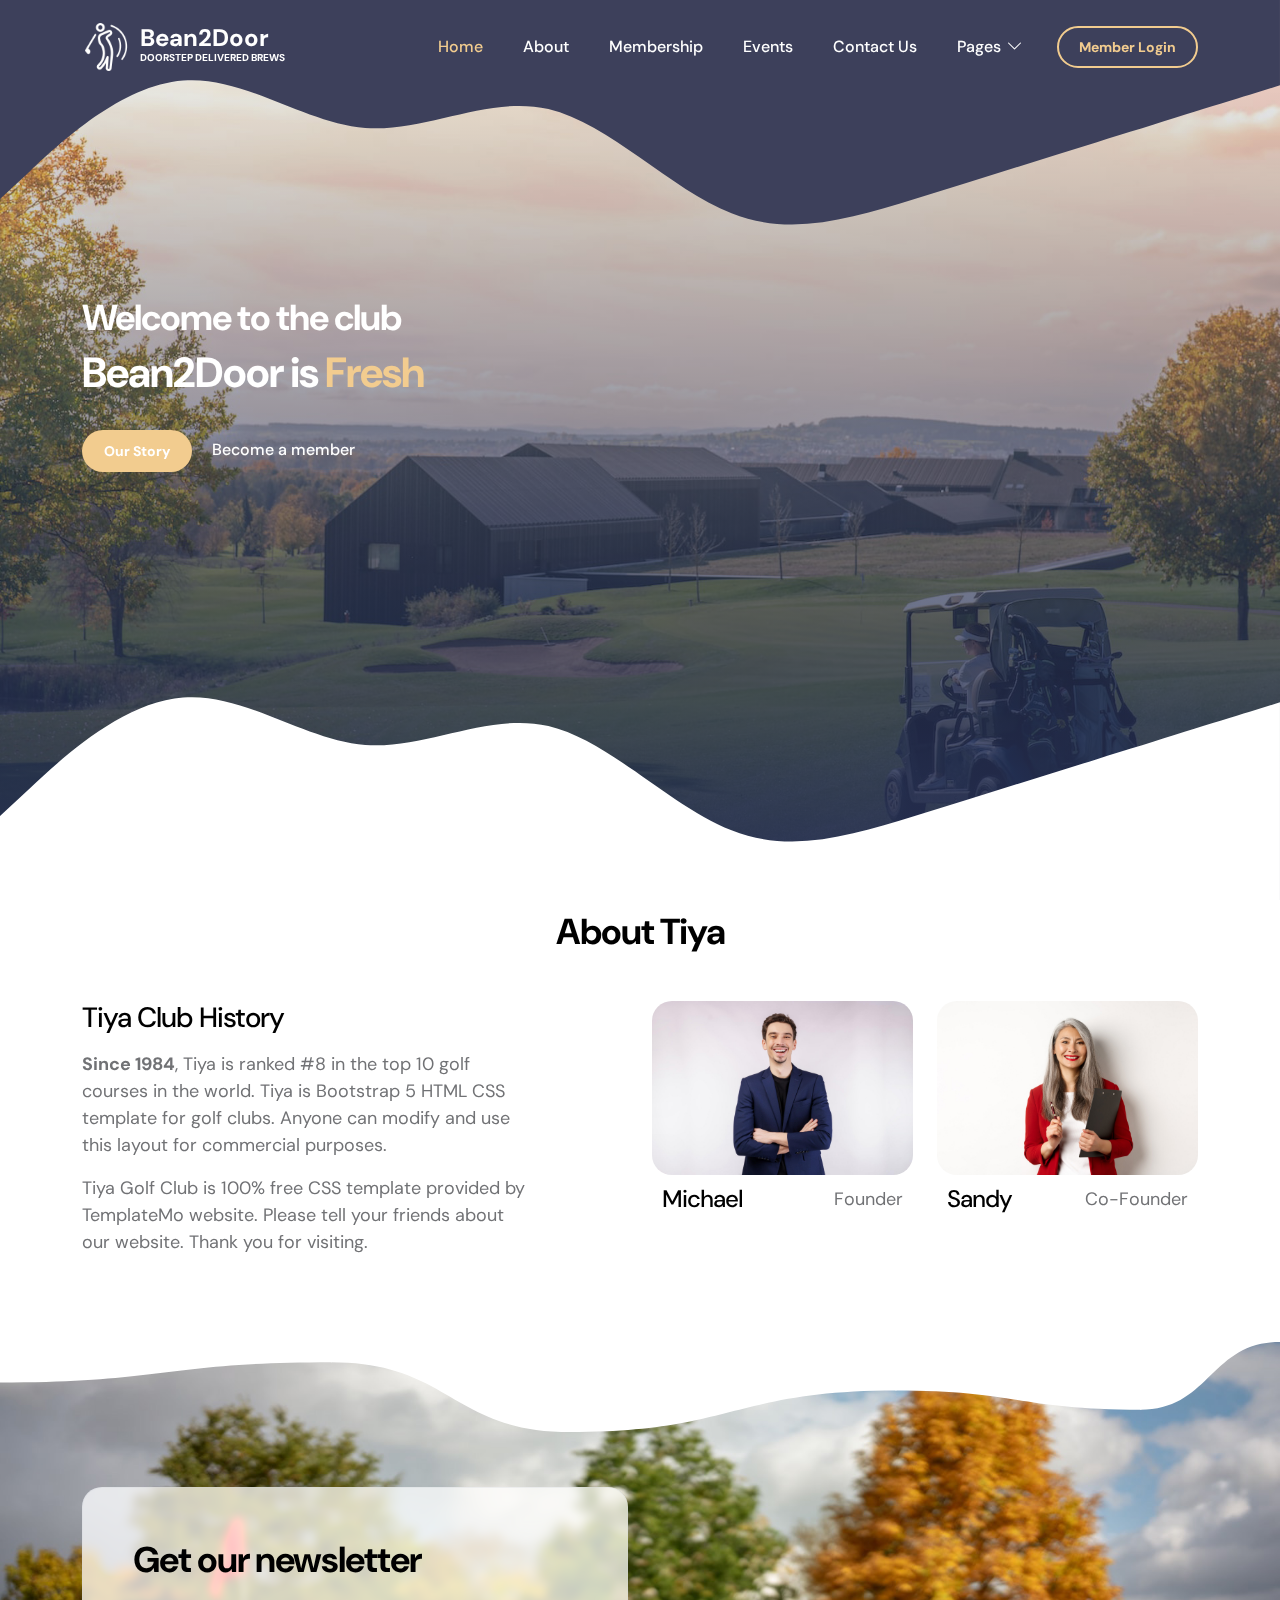
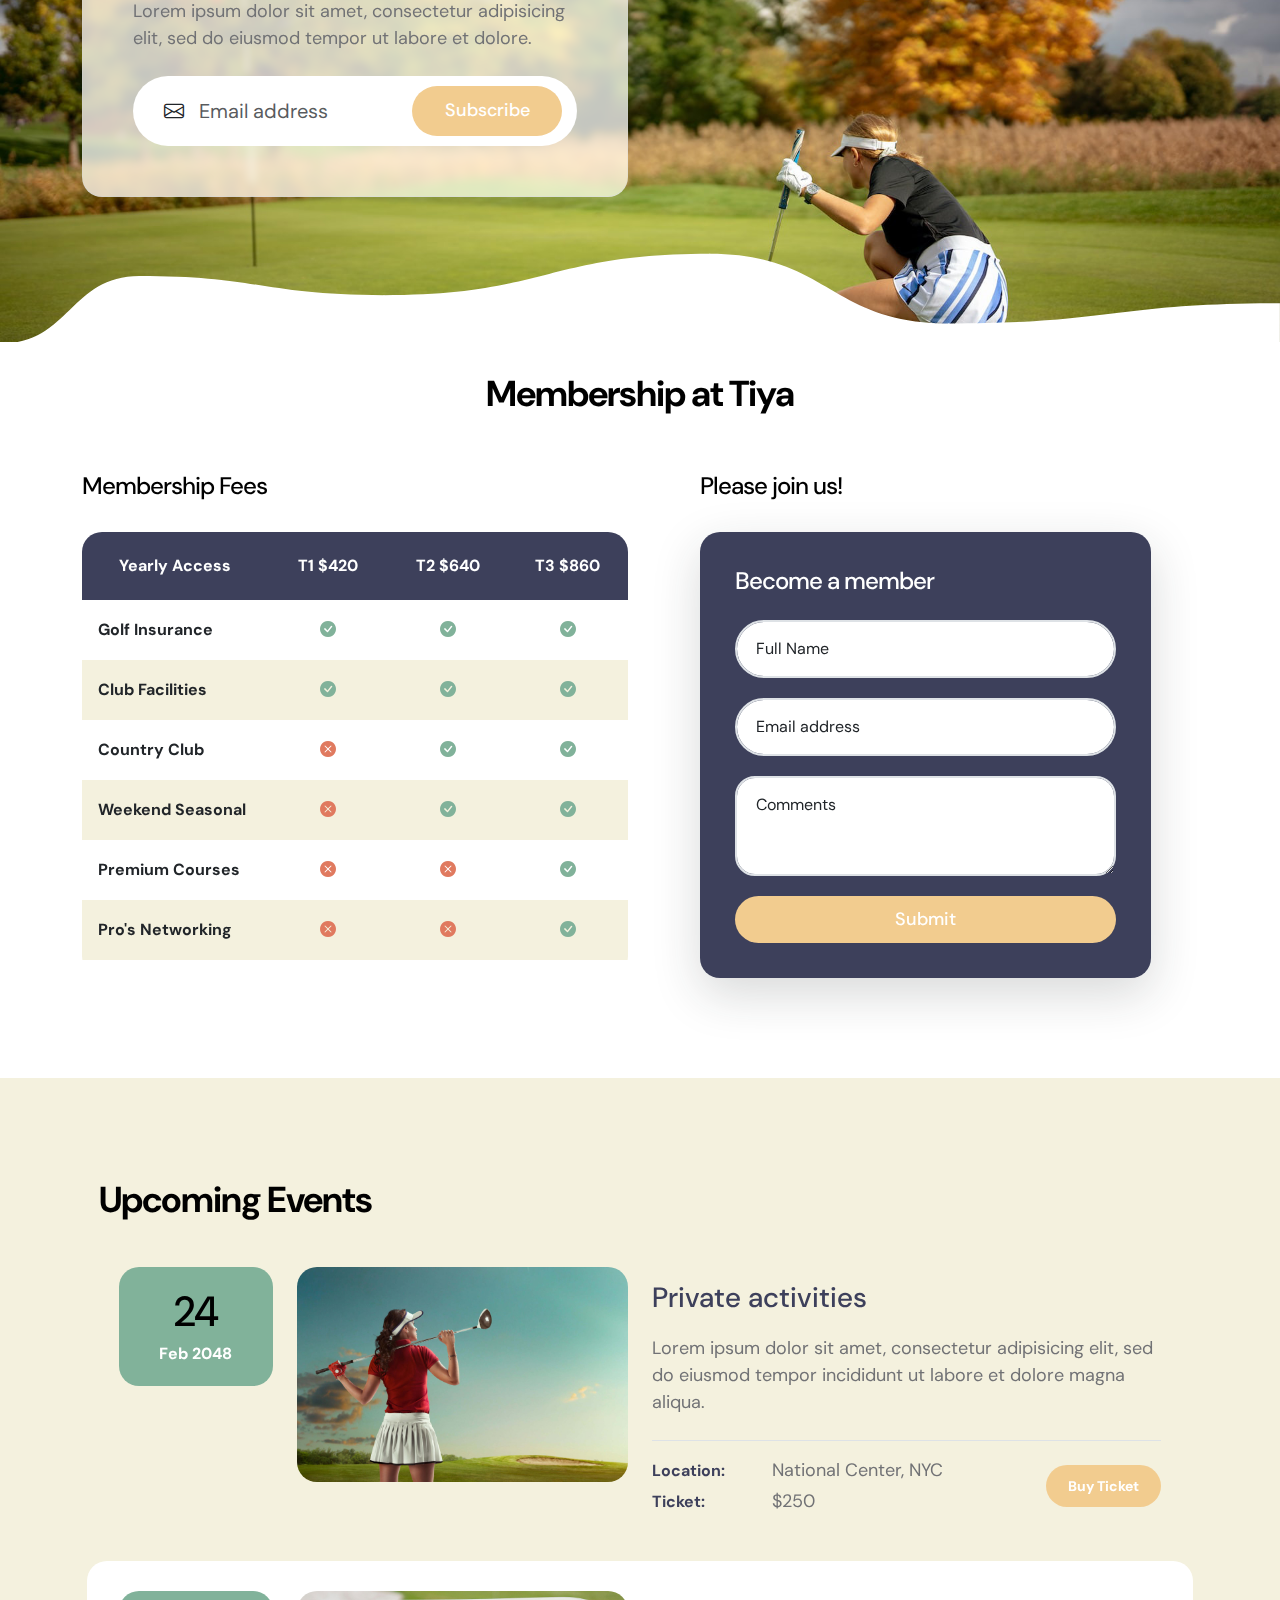
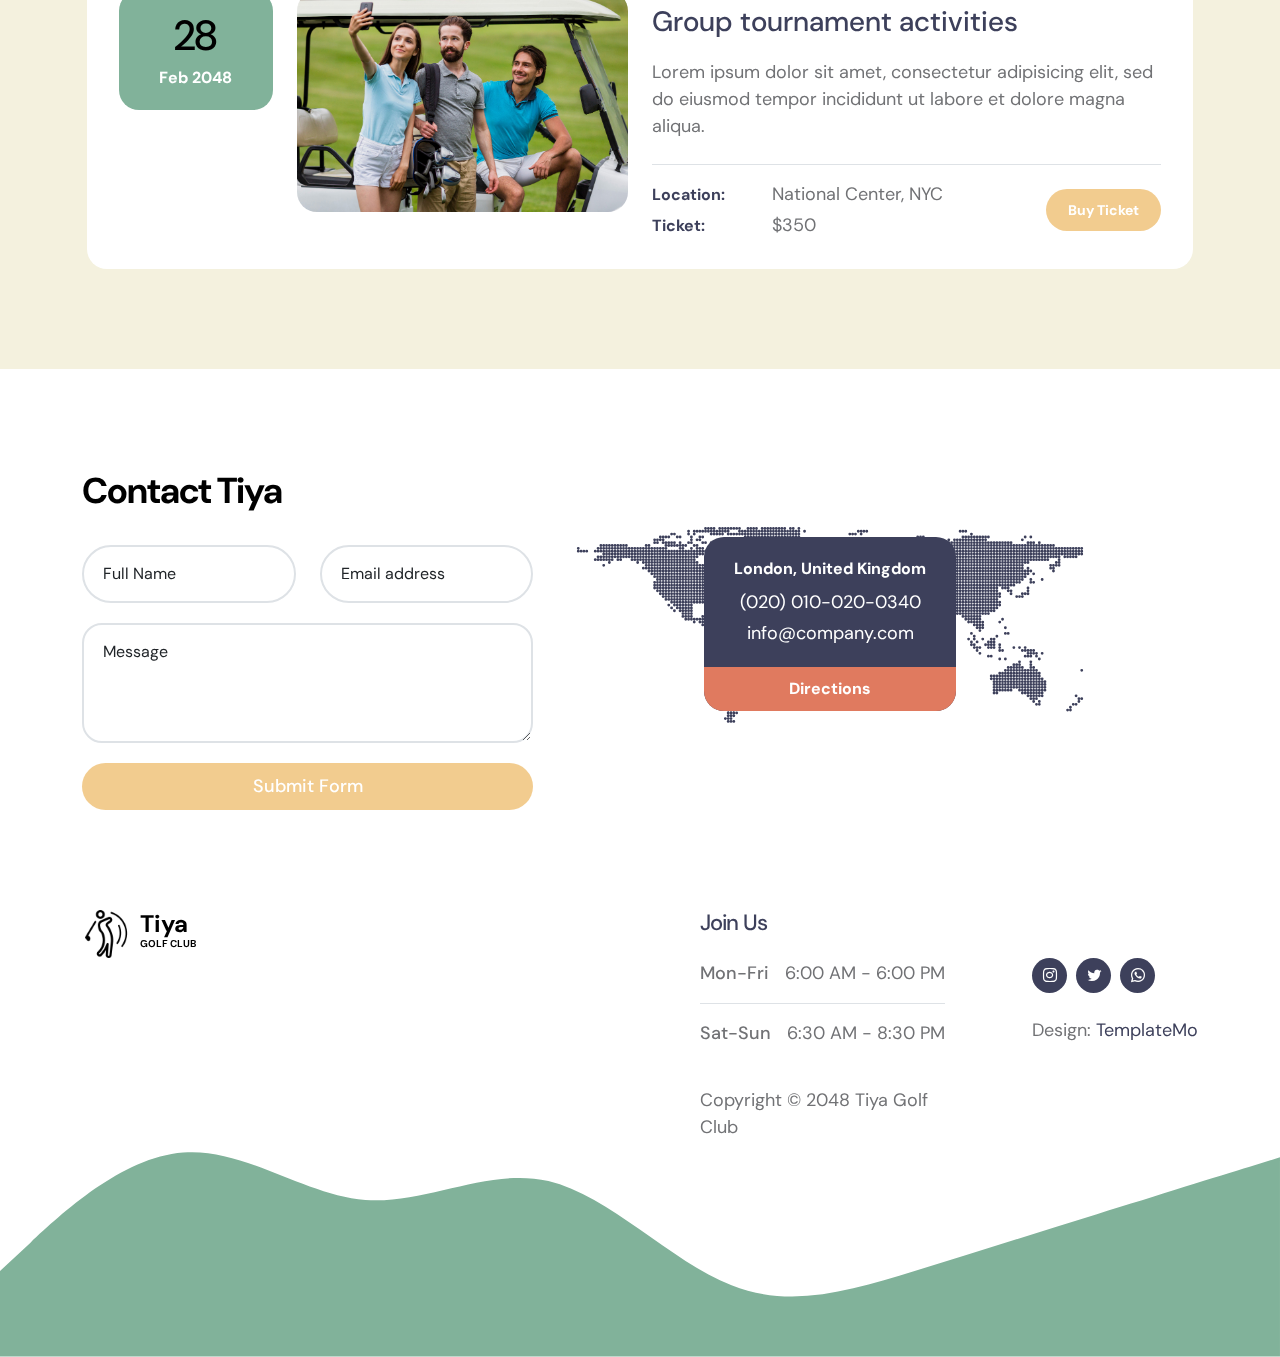
==== commit 04d10942: "initial commit:" ====
--- a/index.html
+++ b/index.html
@@ -7,7 +7,7 @@
         <meta name="description" content="">
         <meta name="author" content="">
 
-        <title>Tiya Golf Club - Free HTML CSS Template</title>
+        <title>Brews delivered doorstep!</title>
 
         <!-- CSS FILES -->                
         <link rel="preconnect" href="https://fonts.googleapis.com">
@@ -20,7 +20,7 @@
 
         <link href="css/bootstrap-icons.css" rel="stylesheet">
 
-        <link href="css/templatemo-tiya-golf-club.css" rel="stylesheet">
+        <link href="css/style.css" rel="stylesheet">
         
     </head>
     
@@ -33,8 +33,8 @@
                     <a class="navbar-brand d-flex align-items-center" href="index.html">
                         <img src="images/logo.png" class="navbar-brand-image img-fluid" alt="Tiya Golf Club">
                         <span class="navbar-brand-text">
-                            Tiya
-                            <small>Golf Club</small>
+                            Bean2Door
+                            <small>Doorstep Delivered Brews</small>
                         </span>
                     </a>
 
@@ -155,11 +155,11 @@
                             <h2 class="text-white">Welcome to the club</h2>
 
                             <h1 class="cd-headline rotate-1 text-white mb-4 pb-2">
-                                <span>Tiya is</span>
+                                <span>Bean2Door is</span>
                                 <span class="cd-words-wrapper">
-                                    <b class="is-visible">Modern</b>
-                                    <b>Creative</b>
-                                    <b>Lifestyle</b>
+                                    <b class="is-visible">Fresh</b>
+                                    <b>Aromatic</b>
+                                    <b>100% Arabica</b>
                                 </span>
                             </h1>
 
@@ -172,7 +172,7 @@
 
                         <div class="col-lg-6 col-12">
                             <div class="ratio ratio-16x9">
-                                <iframe width="560" height="315" src="https://www.youtube.com/embed/MGNgbNGOzh8" title="YouTube video player" frameborder="0" allow="accelerometer; autoplay; clipboard-write; encrypted-media; gyroscope; picture-in-picture; web-share" allowfullscreen></iframe>
+                                <iframe width="560" height="315" src="https://www.youtube.com/embed/Iqr3XIhSnUQ" title="YouTube video player" frameborder="0" allow="accelerometer; autoplay; clipboard-write; encrypted-media; gyroscope; picture-in-picture; web-share" allowfullscreen></iframe>
                             </div>
                         </div>
 
--- a/css/style.css
+++ b/css/style.css
@@ -0,0 +1,1282 @@
+
+
+/*---------------------------------------
+  CUSTOM PROPERTIES ( VARIABLES )             
+-----------------------------------------*/
+:root {
+  --white-color:                  #ffffff;
+  --primary-color:                #81B29A;
+  --secondary-color:              #3D405B;
+  --section-bg-color:             #F4F1DE;
+  --custom-btn-bg-color:          #F2CC8F;
+  --custom-btn-bg-hover-color:    #E07A5F;
+  --dark-color:                   #000000;
+  --p-color:                      #717275;
+  --link-hover-color:             #F2CC8F;
+
+  --body-font-family:             'DM Sans', sans-serif;
+
+  --h1-font-size:                 42px;
+  --h2-font-size:                 36px;
+  --h3-font-size:                 28px;
+  --h4-font-size:                 24px;
+  --h5-font-size:                 22px;
+  --h6-font-size:                 20px;
+  --p-font-size:                  18px;
+  --menu-font-size:               16px;
+  --btn-font-size:                14px;
+
+  --border-radius-large:          100px;
+  --border-radius-medium:         20px;
+  --border-radius-small:          10px;
+
+  --font-weight-normal:           400;
+  --font-weight-medium:           500;
+  --font-weight-bold:             700;
+}
+
+body {
+  background-color: var(--white-color);
+  font-family: var(--body-font-family); 
+}
+
+
+/*---------------------------------------
+  TYPOGRAPHY               
+-----------------------------------------*/
+
+h2,
+h3,
+h4,
+h5,
+h6 {
+  color: var(--dark-color);
+}
+
+h1,
+h2,
+h3,
+h4,
+h5,
+h6 {
+  font-weight: var(--font-weight-medium);
+  letter-spacing: -1px;
+}
+
+h1 {
+  font-size: var(--h1-font-size);
+  font-weight: var(--font-weight-bold);
+}
+
+h2 {
+  font-size: var(--h2-font-size);
+  font-weight: var(--font-weight-bold);
+}
+
+h3 {
+  font-size: var(--h3-font-size);
+}
+
+h4 {
+  font-size: var(--h4-font-size);
+}
+
+h5 {
+  font-size: var(--h5-font-size);
+}
+
+h6 {
+  font-size: var(--h6-font-size);
+}
+
+p {
+  color: var(--p-color);
+  font-size: var(--p-font-size);
+  font-weight: var(--font-weight-normal);
+}
+
+ul li {
+  color: var(--p-color);
+  font-size: var(--p-font-size);
+  font-weight: var(--font-weight-normal);
+}
+
+a, 
+button {
+  touch-action: manipulation;
+  transition: all 0.3s;
+}
+
+a {
+  display: inline-block;
+  color: var(--secondary-color);
+  text-decoration: none;
+}
+
+a:hover {
+  color: var(--link-hover-color);
+}
+
+b,
+strong {
+  font-weight: var(--font-weight-bold);
+}
+
+
+/*---------------------------------------
+  SECTION               
+-----------------------------------------*/
+.section-bg {
+  background-color: var(--section-bg-color);
+}
+
+.section-padding {
+  padding-top: 100px;
+  padding-bottom: 100px;
+}
+
+.section-overlay {
+  content: "";
+  background: rgba(0, 0, 0, 0) linear-gradient(rgba(39, 48, 83, 0.01) 0%, rgb(39, 48, 83) 100%) repeat scroll 0% 0%;
+  position: absolute;
+  top: 0;
+  right: 0;
+  bottom: 0;
+  left: 0;
+}
+
+::selection {
+  background-color: var(--primary-color);
+  color: var(--white-color);
+}
+
+
+/*---------------------------------------
+  ANIMATED HEADLINE               
+-----------------------------------------*/
+.cd-words-wrapper {
+  display: inline-block;
+  position: relative;
+  text-align: left;
+}
+
+.cd-words-wrapper b {
+  color: var(--link-hover-color);
+  display: inline-block;
+  position: absolute;
+  white-space: nowrap;
+  left: 0;
+  top: 0;
+}
+
+.cd-words-wrapper b.is-visible {
+  position: relative;
+}
+
+.no-js .cd-words-wrapper b {
+  opacity: 0;
+}
+
+.no-js .cd-words-wrapper b.is-visible {
+  opacity: 1;
+}
+
+.cd-headline.rotate-1 .cd-words-wrapper {
+  -webkit-perspective: 300px;
+  -moz-perspective: 300px;
+  perspective: 300px;
+}
+.cd-headline.rotate-1 b {
+  opacity: 0;
+  -webkit-transform-origin: 50% 100%;
+  -moz-transform-origin: 50% 100%;
+  -ms-transform-origin: 50% 100%;
+  -o-transform-origin: 50% 100%;
+  transform-origin: 50% 100%;
+  -webkit-transform: rotateX(180deg);
+  -moz-transform: rotateX(180deg);
+  -ms-transform: rotateX(180deg);
+  -o-transform: rotateX(180deg);
+  transform: rotateX(180deg);
+}
+.cd-headline.rotate-1 b.is-visible {
+  opacity: 1;
+  -webkit-transform: rotateX(0deg);
+  -moz-transform: rotateX(0deg);
+  -ms-transform: rotateX(0deg);
+  -o-transform: rotateX(0deg);
+  transform: rotateX(0deg);
+  -webkit-animation: cd-rotate-1-in 1.2s;
+  -moz-animation: cd-rotate-1-in 1.2s;
+  animation: cd-rotate-1-in 1.2s;
+}
+.cd-headline.rotate-1 b.is-hidden {
+  -webkit-transform: rotateX(180deg);
+  -moz-transform: rotateX(180deg);
+  -ms-transform: rotateX(180deg);
+  -o-transform: rotateX(180deg);
+  transform: rotateX(180deg);
+  -webkit-animation: cd-rotate-1-out 1.2s;
+  -moz-animation: cd-rotate-1-out 1.2s;
+  animation: cd-rotate-1-out 1.2s;
+}
+
+@-webkit-keyframes cd-rotate-1-in {
+  0% {
+    -webkit-transform: rotateX(180deg);
+    opacity: 0;
+  }
+  35% {
+    -webkit-transform: rotateX(120deg);
+    opacity: 0;
+  }
+  65% {
+    opacity: 0;
+  }
+  100% {
+    -webkit-transform: rotateX(360deg);
+    opacity: 1;
+  }
+}
+@-moz-keyframes cd-rotate-1-in {
+  0% {
+    -moz-transform: rotateX(180deg);
+    opacity: 0;
+  }
+  35% {
+    -moz-transform: rotateX(120deg);
+    opacity: 0;
+  }
+  65% {
+    opacity: 0;
+  }
+  100% {
+    -moz-transform: rotateX(360deg);
+    opacity: 1;
+  }
+}
+@keyframes cd-rotate-1-in {
+  0% {
+    -webkit-transform: rotateX(180deg);
+    -moz-transform: rotateX(180deg);
+    -ms-transform: rotateX(180deg);
+    -o-transform: rotateX(180deg);
+    transform: rotateX(180deg);
+    opacity: 0;
+  }
+  35% {
+    -webkit-transform: rotateX(120deg);
+    -moz-transform: rotateX(120deg);
+    -ms-transform: rotateX(120deg);
+    -o-transform: rotateX(120deg);
+    transform: rotateX(120deg);
+    opacity: 0;
+  }
+  65% {
+    opacity: 0;
+  }
+  100% {
+    -webkit-transform: rotateX(360deg);
+    -moz-transform: rotateX(360deg);
+    -ms-transform: rotateX(360deg);
+    -o-transform: rotateX(360deg);
+    transform: rotateX(360deg);
+    opacity: 1;
+  }
+}
+@-webkit-keyframes cd-rotate-1-out {
+  0% {
+    -webkit-transform: rotateX(0deg);
+    opacity: 1;
+  }
+  35% {
+    -webkit-transform: rotateX(-40deg);
+    opacity: 1;
+  }
+  65% {
+    opacity: 0;
+  }
+  100% {
+    -webkit-transform: rotateX(180deg);
+    opacity: 0;
+  }
+}
+@-moz-keyframes cd-rotate-1-out {
+  0% {
+    -moz-transform: rotateX(0deg);
+    opacity: 1;
+  }
+  35% {
+    -moz-transform: rotateX(-40deg);
+    opacity: 1;
+  }
+  65% {
+    opacity: 0;
+  }
+  100% {
+    -moz-transform: rotateX(180deg);
+    opacity: 0;
+  }
+}
+@keyframes cd-rotate-1-out {
+  0% {
+    -webkit-transform: rotateX(0deg);
+    -moz-transform: rotateX(0deg);
+    -ms-transform: rotateX(0deg);
+    -o-transform: rotateX(0deg);
+    transform: rotateX(0deg);
+    opacity: 1;
+  }
+  35% {
+    -webkit-transform: rotateX(-40deg);
+    -moz-transform: rotateX(-40deg);
+    -ms-transform: rotateX(-40deg);
+    -o-transform: rotateX(-40deg);
+    transform: rotateX(-40deg);
+    opacity: 1;
+  }
+  65% {
+    opacity: 0;
+  }
+  100% {
+    -webkit-transform: rotateX(180deg);
+    -moz-transform: rotateX(180deg);
+    -ms-transform: rotateX(180deg);
+    -o-transform: rotateX(180deg);
+    transform: rotateX(180deg);
+    opacity: 0;
+  }
+}
+
+
+/*---------------------------------------
+  CUSTOM BUTTON               
+-----------------------------------------*/
+.custom-btn {
+  background: var(--custom-btn-bg-color);
+  border: 2px solid transparent;
+  border-radius: var(--border-radius-large);
+  color: var(--white-color);
+  font-size: var(--btn-font-size);
+  font-weight: var(--font-weight-bold);
+  line-height: normal;
+  transition: all 0.3s;
+  padding: 10px 20px;
+}
+
+.custom-btn:hover {
+  background: var(--custom-btn-bg-hover-color);
+  color: var(--white-color);
+}
+
+.custom-border-btn {
+  background: transparent;
+  border: 2px solid var(--custom-btn-bg-color);
+  color: var(--custom-btn-bg-color);
+}
+
+.custom-border-btn:hover {
+  background: var(--custom-btn-bg-color);
+  border-color: transparent;
+  color: var(--white-color);
+}
+
+.custom-btn-bg-white {
+  border-color: var(--white-color);
+  color: var(--white-color);
+}
+
+.custom-btn-group .link {
+  color: var(--white-color);
+  font-weight: var(--font-weight-medium);
+}
+
+.custom-btn-group .link:hover {
+  color: var(--link-hover-color);
+}
+
+
+/*---------------------------------------
+  NAVIGATION BAR & OFFCANVAS              
+-----------------------------------------*/
+.offcanvas {
+  background-color: var(--primary-color);
+  padding: 30px;
+}
+
+.offcanvas.offcanvas-end {
+  border-left: 0;
+}
+
+.offcanvas-header .btn-close {
+  transition: all 0.3s;
+}
+
+.offcanvas-header .btn-close:hover {
+  transform: rotate(180deg);
+}
+
+.offcanvas svg {
+  position: absolute;
+  bottom: 0;
+  right: 0;
+  left: 0;
+}
+
+.sticky-wrapper {
+  position: absolute;
+  top: 0;
+  right: 0;
+  left: 0;
+}
+
+.sticky-wrapper.is-sticky .navbar {
+  background-color: rgb(61 64 91);
+}
+
+.navbar {
+  background: transparent;
+  z-index: 99;
+  padding-top: 15px;
+  padding-bottom: 15px;
+}
+
+.navbar-brand,
+.navbar-brand:hover {
+  font-size: var(--h4-font-size);
+  font-weight: var(--font-weight-bold);
+  display: block;
+  color: var(--dark-color);
+  max-width: 48px;
+}
+
+.navbar .navbar-brand,
+.navbar .navbar-brand:hover {
+  color: var(--white-color);
+}
+
+.navbar .navbar-brand-image {
+  filter: brightness(0) invert(1);
+}
+
+.navbar-brand-image {
+  width: 48px;
+  height: 48px;
+}
+
+.navbar-brand-text {
+  line-height: normal;
+  margin-left: 10px;
+  position: relative;
+  bottom: 5px;
+}
+
+.navbar-brand-text small {
+  display: block;
+  font-size: 10px;
+  line-height: 1;
+  text-transform: uppercase;
+}
+
+.navbar-expand-lg .navbar-nav .nav-link {
+  border-radius: var(--border-radius-large);
+  margin: 10px;
+  padding: 10px;
+}
+
+.navbar-nav .nav-link {
+  display: inline-block;
+  color: var(--white-color);
+  font-size: var(--menu-font-size);
+  font-weight: var(--font-weight-medium);
+  padding-top: 15px;
+  padding-bottom: 15px;
+}
+
+.navbar-nav .nav-link.active, 
+.navbar-nav .nav-link:hover {
+  color: var(--link-hover-color);
+}
+
+.navbar .dropdown-menu {
+  background: var(--white-color);
+  box-shadow: 0 1rem 3rem rgba(0,0,0,.175);
+  border: 0;
+  display: inherit;
+  opacity: 0;
+  min-width: 9rem;
+  margin-top: 20px;
+  padding: 13px 0 10px 0;
+  transition: all 0.3s;
+  pointer-events: none;
+}
+
+.navbar .dropdown-menu::before {
+  content: "";
+  width: 0;
+  height: 0;
+  border-left: 20px solid transparent;
+  border-right: 20px solid transparent;
+  border-bottom: 15px solid var(--white-color);
+  position: absolute;
+  top: -10px;
+  left: 10px;
+}
+
+.navbar .dropdown-item {
+  display: inline-block;
+  color: var(--p-color);
+  font-size: var(--menu-font-size);
+  font-weight: var(--font-weight-medium);
+  position: relative;
+}
+
+.navbar .dropdown-item.active, 
+.navbar .dropdown-item:active,
+.navbar .dropdown-item:focus, 
+.navbar .dropdown-item:hover {
+  background: transparent;
+  color: var(--link-hover-color);
+}
+
+.navbar .dropdown-toggle::after {
+  content: "\f282";
+  display: inline-block;
+  font-family: bootstrap-icons !important;
+  font-size: var(--copyright-font-size);
+  font-style: normal;
+  font-weight: normal !important;
+  font-variant: normal;
+  text-transform: none;
+  line-height: 1;
+  vertical-align: -.125em;
+  -webkit-font-smoothing: antialiased;
+  -moz-osx-font-smoothing: grayscale;
+  position: relative;
+  left: 2px;
+  border: 0;
+}
+
+@media screen and (min-width: 992px) {
+  .navbar .dropdown:hover .dropdown-menu {
+    opacity: 1;
+    margin-top: 0;
+    pointer-events: auto;
+  }
+}
+
+.navbar-toggler {
+  border: 0;
+  padding: 0;
+  cursor: pointer;
+  margin: 0;
+  width: 30px;
+  height: 35px;
+  outline: none;
+}
+
+.navbar-toggler:focus {
+  outline: none;
+  box-shadow: none;
+}
+
+.navbar-toggler[aria-expanded="true"] .navbar-toggler-icon {
+  background: transparent;
+}
+
+.navbar-toggler[aria-expanded="true"] .navbar-toggler-icon:before,
+.navbar-toggler[aria-expanded="true"] .navbar-toggler-icon:after {
+  transition: top 300ms 50ms ease, -webkit-transform 300ms 350ms ease;
+  transition: top 300ms 50ms ease, transform 300ms 350ms ease;
+  transition: top 300ms 50ms ease, transform 300ms 350ms ease, -webkit-transform 300ms 350ms ease;
+  top: 0;
+}
+
+.navbar-toggler[aria-expanded="true"] .navbar-toggler-icon:before {
+  transform: rotate(45deg);
+}
+
+.navbar-toggler[aria-expanded="true"] .navbar-toggler-icon:after {
+  transform: rotate(-45deg);
+}
+
+.navbar-toggler .navbar-toggler-icon {
+  background: var(--white-color);
+  transition: background 10ms 300ms ease;
+  display: block;
+  width: 30px;
+  height: 2px;
+  position: relative;
+}
+
+.navbar-toggler .navbar-toggler-icon:before,
+.navbar-toggler .navbar-toggler-icon:after {
+  transition: top 300ms 350ms ease, -webkit-transform 300ms 50ms ease;
+  transition: top 300ms 350ms ease, transform 300ms 50ms ease;
+  transition: top 300ms 350ms ease, transform 300ms 50ms ease, -webkit-transform 300ms 50ms ease;
+  position: absolute;
+  right: 0;
+  left: 0;
+  background: var(--white-color);
+  width: 30px;
+  height: 2px;
+  content: '';
+}
+
+.navbar-toggler .navbar-toggler-icon::before {
+  top: -8px;
+}
+
+.navbar-toggler .navbar-toggler-icon::after {
+  top: 8px;
+}
+
+
+/*---------------------------------------
+  HERO        
+-----------------------------------------*/
+.hero-section {
+  background-image: url('../images/anna-rosar-ZxFyVBHMK-c-unsplash.jpg');
+  background-repeat: no-repeat;
+  background-size: cover;
+  background-position: center;
+  position: relative;
+  padding-top: 100px;
+  padding-bottom: 100px;
+  height: 100vh;
+  min-height: 670px;
+  margin-bottom: -90px;
+}
+
+.hero-50 {
+  height: auto;
+  min-height: 540px;
+  margin-bottom: -100px;
+}
+
+.hero-50 .container + svg {
+  transform: rotate(180deg);
+}
+
+.hero-section .ratio {
+  border-radius: var(--border-radius-medium);
+  overflow: hidden;
+}
+
+.hero-section svg {
+  position: absolute;
+  right: 0;
+  left: 0;
+}
+
+.hero-section > svg {
+  top: 0;
+}
+
+.hero-section .container + svg {
+  top: auto;
+  bottom: -1px;
+}
+
+.hero-section .row {
+  position: relative;
+  z-index: 22;
+}
+
+
+/*---------------------------------------
+  BACKGROUND IMAGE SECTION        
+-----------------------------------------*/
+.section-bg-image {
+  background-image: url('../images/frederik-rosar-NDSZcCfnsbY-unsplash.jpg');
+  background-repeat: no-repeat;
+  background-size: cover;
+  background-position: center;
+  position: relative;
+  margin-bottom: -70px;
+}
+
+.section-bg-image .container + svg {
+  transform: rotate(180deg);
+  position: relative;
+  bottom: -1px;
+}
+
+.section-bg-image-block {
+  backdrop-filter: blur(5px) saturate(180%);
+  -webkit-backdrop-filter: blur(5px) saturate(180%);
+  background-color: rgba(255, 255, 255, 0.75);
+  border-radius: var(--border-radius-medium);
+  border: 1px solid rgba(209, 213, 219, 0.3);
+  border-radius: var(--border-radius-medium);
+  padding: 50px;
+}
+
+.section-bg-image-block .input-group {
+  background-color: var(--white-color);
+  border-radius: var(--border-radius-large);
+  padding: 10px 15px;
+}
+
+.section-bg-image-block .input-group-text {
+  background-color: transparent;
+  border: 0;
+}
+
+.section-bg-image-block input[type="email"] {
+  border: 0;
+  box-shadow: none;
+  margin-bottom: 0;
+  padding-left: 0;
+}
+
+.section-bg-image-block button[type="submit"] {
+  background-color: var(--primary-color);
+  border: 0;
+  border-radius: var(--border-radius-large) !important;
+  color: var(--white-color);
+  max-width: 150px;
+}
+
+
+/*---------------------------------------
+  ABOUT SECTOIN              
+-----------------------------------------*/
+.about-section {
+  padding-bottom: 70px;
+}
+
+.member-block-image-wrap {
+  border-radius: var(--border-radius-medium);
+  position: relative;
+  overflow: hidden;
+}
+
+.member-block-image-wrap:hover .member-block-image {
+  transform: scale(1.2);
+}
+
+.member-block-image-wrap:hover .social-icon {
+  opacity: 1;
+}
+
+.member-block-image-wrap .social-icon {
+  background-color: var(--white-color);
+  border-radius: var(--border-radius-large);
+  position: absolute;
+  top: 50%;
+  left: 50%;
+  transform: translate(-50%, -50%);
+  opacity: 0;
+  transition: all 0.5s;
+  padding: 15px 20px;
+  width: auto;
+}
+
+.member-block-image {
+  transition: all 0.3s;
+}
+
+.member-block-info {
+  padding: 10px;
+}
+
+.member-block-info h4,
+.member-block-info p {
+  margin-bottom: 0;
+}
+
+
+/*---------------------------------------
+  CUSTOM BLOCK              
+-----------------------------------------*/
+.custom-block {
+  border-radius: var(--border-radius-medium);
+  position: relative;
+  overflow: hidden;
+  padding: 30px 20px;
+}
+
+.custom-block-bg {
+  background: var(--white-color);
+}
+
+.custom-block-date-wrap {
+  background-color: var(--primary-color);
+  border-radius: var(--border-radius-medium);
+  text-align: center;
+  padding: 20px 30px;
+}
+
+.custom-block-date {
+  font-size: var(--h1-font-size);
+}
+
+.custom-block-image-wrap {
+  border-radius: var(--border-radius-medium);
+  position: relative;
+  overflow: hidden;
+}
+
+.custom-block-image-wrap:hover .custom-block-image {
+  transform: scale(1.2);
+}
+
+.custom-block-image-wrap:hover .custom-block-icon {
+  opacity: 1;
+}
+
+.custom-block-image {
+  transition: all 0.3s;
+}
+
+.custom-block-image-wrap .custom-block-date-wrap,
+.custom-block-image-wrap .custom-btn-wrap {
+  position: absolute;
+  bottom: 0;
+}
+
+.custom-block-image-wrap .custom-block-date-wrap {
+  border-radius: 0;
+  left: 0;
+  width: 50%;
+  padding: 12.30px 20px;
+}
+
+.custom-block-image-wrap .custom-btn-wrap {
+  right: 0;
+  width: 50%;
+}
+
+.custom-block-image-wrap .custom-btn  {
+  border-radius: 0;
+  display: block;
+  padding: 15px 20px;
+}
+
+.custom-block-info {
+  padding-top: 10px;
+}
+
+.custom-block-image-wrap + .custom-block-info {
+  padding-top: 20px;
+}
+
+.custom-block-span {
+  color: var(--secondary-color);
+  font-weight: var(--font-weight-bold);
+  min-width: 110px;
+  margin-right: 10px;
+}
+
+.custom-block-icon {
+  background: var(--custom-btn-bg-color);
+  border-radius: var(--border-radius-large);
+  color: var(--white-color);
+  width: 60px;
+  height: 60px;
+  line-height: 60px;
+  text-align: center;
+  font-size: var(--h3-font-size);
+  position: absolute;
+  top: 50%;
+  left: 50%;
+  transform: translate(-50%, -50%);
+  opacity: 0;
+  transition: all 0.5s;
+}
+
+.custom-block-icon:hover {
+  background: var(--custom-btn-bg-hover-color);
+  color: var(--white-color);
+}
+
+
+/*---------------------------------------
+  EVENTS SECTION            
+-----------------------------------------*/
+.events-section.section-bg .container > .row {
+  margin-right: 5px;
+  margin-left: 5px;
+}
+
+.events-section.section-bg .container > .row .row {
+  margin: auto;
+}
+
+.events-listing-section {
+  margin-bottom: 100px;
+}
+
+.events-detail-section .custom-block-info {
+  padding: 40px 60px;
+}
+
+.events-detail-info {
+  background-color: var(--section-bg-color);
+  border-radius: var(--border-radius-medium);
+  padding: 50px 25px;
+}
+
+.events-title {
+  font-size: var(--h3-font-size);
+  font-weight: var(--font-weight-medium);
+}
+
+
+/*---------------------------------------
+  MEMBERSHIP SECTION            
+-----------------------------------------*/
+.membership-section .container {
+  position: relative;
+  z-index: 2;
+}
+
+.table-responsive {
+  border-radius: var(--border-radius-medium);
+}
+
+.table-responsive tbody, 
+.table-responsive td, 
+.table-responsive tfoot, 
+.table-responsive th, 
+.table-responsive thead, 
+.table-responsive tr {
+  border: 0;
+}
+
+.table-responsive thead tr {
+  background-color: var(--secondary-color);
+  color: var(--white-color);
+}
+
+.table-responsive thead th {
+  padding: 22px 16px !important;
+}
+
+.table-responsive tbody tr:nth-child(even) {
+  background-color: var(--section-bg-color);
+}
+
+.table>:not(caption)>*>* {
+  padding: 18px 16px;
+}
+
+.table-responsive .bi-check-circle-fill {
+  color: var(--primary-color);
+}
+
+.table-responsive .bi-x-circle-fill {
+  color: var(--custom-btn-bg-hover-color);
+}
+
+.membership-form {
+  background-color: var(--secondary-color);
+  border-radius: var(--border-radius-medium);
+  padding: 35px;
+}
+
+.membership-form .form-floating>textarea {
+  border-radius: var(--border-radius-medium);
+  height: 100px;
+}
+
+
+/*---------------------------------------
+  CONTACT               
+-----------------------------------------*/
+.contact-form .form-floating>textarea {
+  border-radius: var(--border-radius-medium);
+  height: 120px;
+}
+
+.contact-info {
+  position: relative;
+}
+
+.contact-info-item {
+  background: var(--secondary-color);
+  border-radius: var(--border-radius-medium);
+  position: absolute;
+  overflow: hidden;
+  top: 50%;
+  left: 50%;
+  transform: translate(-50%, -50%);
+  text-align: center;
+}
+
+.contact-info-body {
+  padding: 20px 30px;
+}
+
+.contact-info-body strong,
+.contact-info-item a {
+  color: var(--white-color);
+}
+
+.contact-info-footer {
+  background-color: var(--custom-btn-bg-hover-color);
+  padding: 10px 20px;
+  transition: all 0.3s;
+}
+
+.contact-info-footer:hover {
+  background-color: var(--custom-btn-bg-color);
+}
+
+.contact-info-footer a {
+  display: block;
+  font-weight: var(--font-weight-bold);
+}
+
+
+/*---------------------------------------
+  SITE FOOTER            
+-----------------------------------------*/
+.site-footer {
+  position: relative;
+  padding-bottom: 200px;
+}
+
+.site-footer .container {
+  position: relative;
+  z-index: 2;
+}
+
+.site-footer svg {
+  position: absolute;
+  bottom: 0;
+  right: 0;
+  left: 0;
+  pointer-events: none;
+}
+
+.site-footer-title {
+  color: var(--secondary-color);
+}
+
+.site-footer p span {
+  font-weight: var(--font-weight-medium);
+  margin-right: auto;
+}
+
+
+/*---------------------------------------
+  CUSTOM FORM               
+-----------------------------------------*/
+.custom-form .form-control {
+  border-radius: var(--border-radius-large);
+  border-width: 2px;
+  box-shadow: none;
+  color: var(--p-color);
+  margin-bottom: 20px;
+  padding: 10px;
+  padding-left: 20px;
+  outline: none;
+}
+
+.custom-form .form-control:focus,
+.custom-form .form-control:hover {
+  border-color: var(--dark-color);
+}
+
+.form-floating>label {
+  padding-left: 20px;
+}
+
+.custom-form button[type="submit"] {
+  background: var(--custom-btn-bg-color);
+  border: none;
+  border-radius: var(--border-radius-large);
+  color: var(--white-color);
+  font-size: var(--p-font-size);
+  font-weight: var(--font-weight-medium);
+  transition: all 0.3s;
+  margin-bottom: 0;
+  padding-left: 10px;
+}
+
+.custom-form button[type="submit"]:hover,
+.custom-form button[type="submit"]:focus {
+  background: var(--custom-btn-bg-hover-color);
+  border-color: transparent;
+}
+
+.header-form {
+  position: relative;
+}
+
+.header-form .form-control {
+  padding-left: 42px;
+}
+
+.header-form-icon {
+  width: 24px;
+  position: absolute;
+  top: 0;
+  margin: 12px;
+  margin-left: 15px;
+}
+
+
+/*---------------------------------------
+  SOCIAL ICON               
+-----------------------------------------*/
+.social-icon {
+  margin: 0;
+  padding: 0;
+}
+
+.social-icon-item {
+  list-style: none;
+  display: inline-block;
+  vertical-align: top;
+}
+
+.social-icon-link {
+  background: var(--secondary-color);
+  border-radius: var(--border-radius-large);
+  color: var(--white-color);
+  font-size: var(--btn-font-size);
+  display: block;
+  margin-right: 5px;
+  text-align: center;
+  width: 35px;
+  height: 35px;
+  line-height: 36px;
+  transition: background 0.2s, color 0.2s;
+}
+
+.social-icon-link:hover {
+  background: var(--primary-color);
+  color: var(--white-color);
+}
+
+
+/*---------------------------------------
+  RESPONSIVE STYLES               
+-----------------------------------------*/
+@media screen and (max-width: 991px) {
+  h1 {
+    font-size: 36px;
+  }
+
+  h2 {
+    font-size: 28px;
+  }
+
+  h3 {
+    font-size: 22px;
+  }
+
+  h4 {
+    font-size: 20px;
+  }
+
+  h5 {
+    font-size: 18px;
+  }
+
+  h6 {
+    font-size: 16px;
+  }
+
+  .section-padding {
+    padding-top: 50px;
+    padding-bottom: 50px;
+  }
+  
+  .navbar {
+    background-color: var(--secondary-color);
+  }
+
+  .navbar-nav .dropdown-menu {
+    position: relative;
+    left: 10px;
+    opacity: 1;
+    pointer-events: auto;
+    max-width: 155px;
+    margin-top: 15px;
+    margin-bottom: 15px;
+  }
+
+  .navbar-expand-lg .navbar-nav {
+    padding-top: 15px;
+    padding-bottom: 10px;
+  }
+
+  .navbar-expand-lg .navbar-nav .nav-link {
+    margin: 5px;
+    padding: 0;
+  }
+
+  .hero-section {
+    position: relative;
+    top: 82px;
+    margin-bottom: 82px;
+  }
+
+  .events-listing-section {
+    margin-bottom: 50px;
+  }
+
+  .events-detail-section .custom-block-info {
+    padding: 40px;
+  }
+
+  .events-detail-info {
+    padding: 35px 25px;
+  }
+
+  .contact-info-item {
+    width: 60%;
+  }
+
+  .events-detail-section .contact-info-item {
+    width: 70%;
+  }
+
+  .section-bg-image {
+    margin-bottom: 0;
+  }
+
+  .section-bg-image-block {
+    padding: 30px;
+  }
+
+  .site-footer {
+    padding-top: 20px;
+    padding-bottom: 100px;
+  }
+}
+
+@media screen and (max-width: 480px) {
+  .navbar-brand {
+    font-size: var(--p-font-size);
+  }
+
+  .navbar-brand-icon {
+    width: 30px;
+    height: 30px;
+  }
+
+  .navbar-brand-icon::after {
+    top: 5px;
+  }
+
+  .section-bg-image-block {
+    padding: 30px;
+  }
+
+  .contact-info-item {
+    width: 72%;
+  }
+}
+
+@media screen and (max-width: 360px) {
+  .custom-btn {
+    font-size: 12px;
+    padding: 4px 12px;
+  }
+}
+
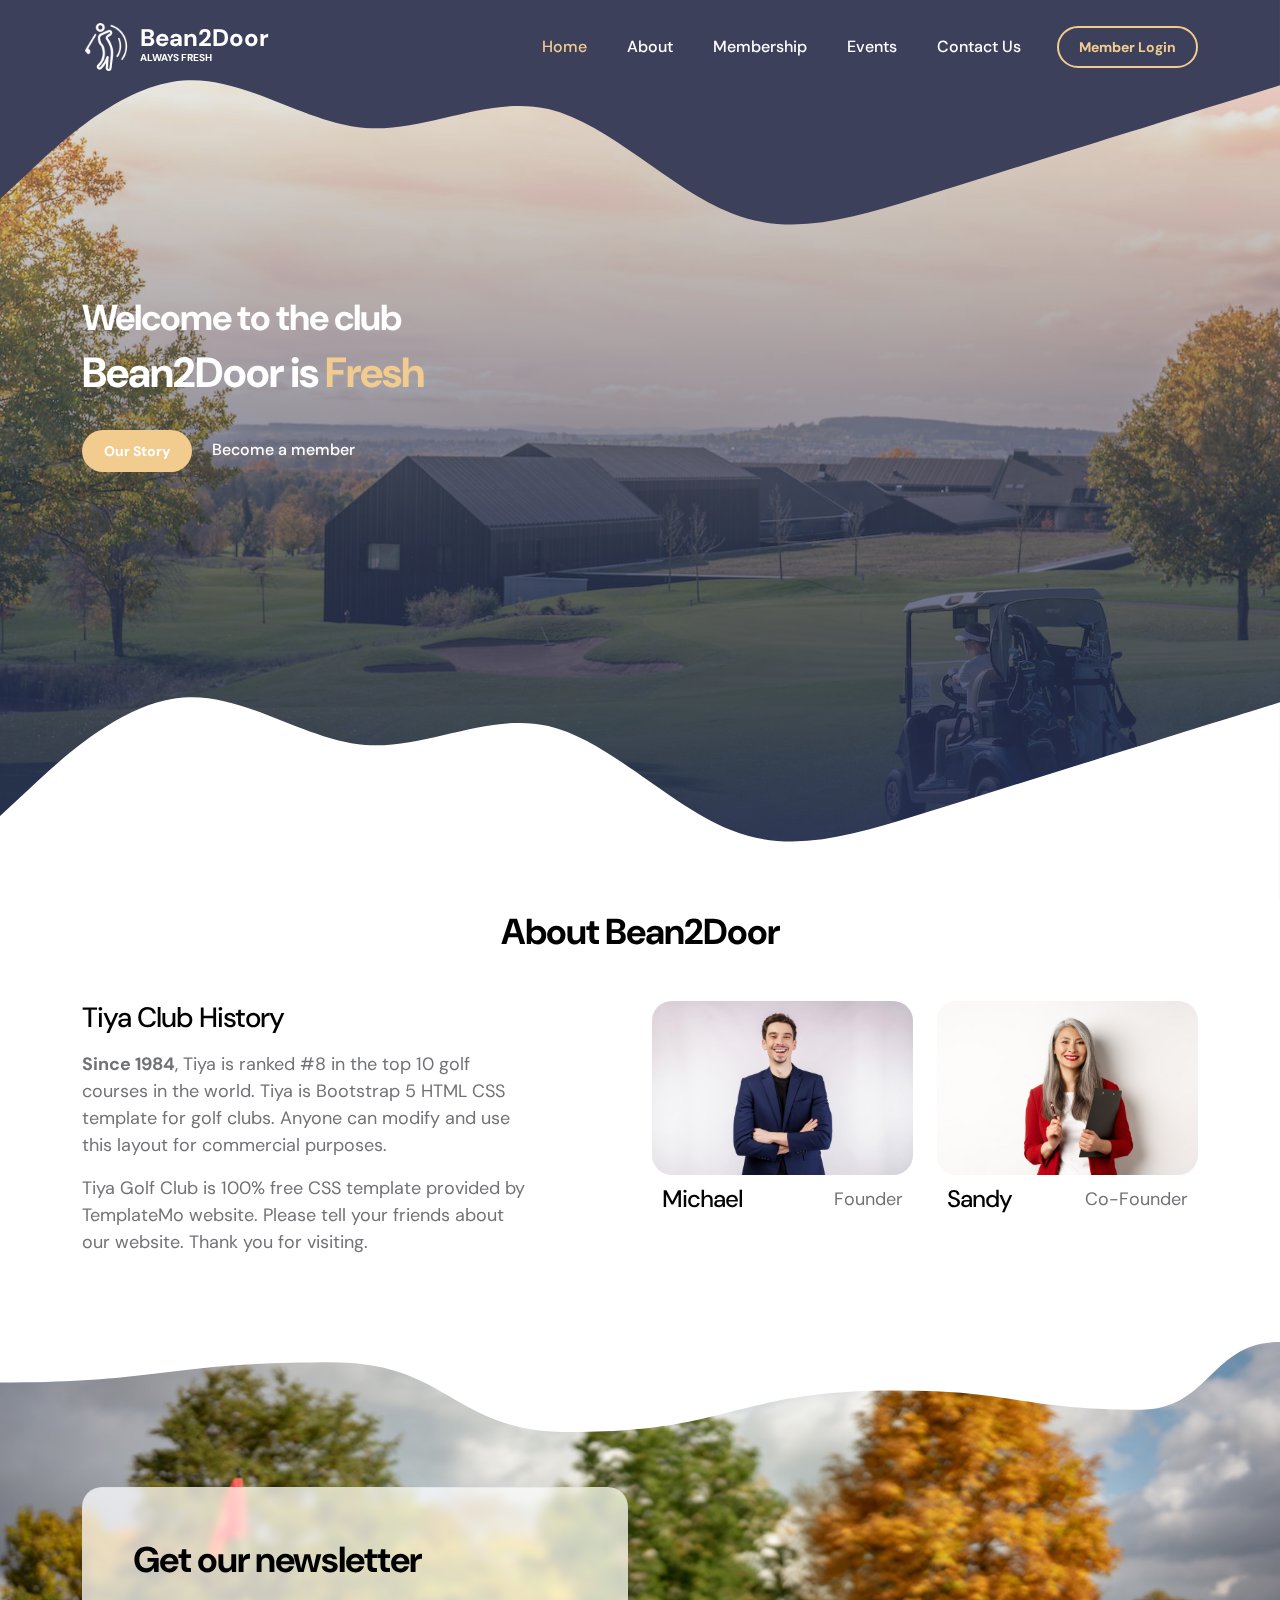
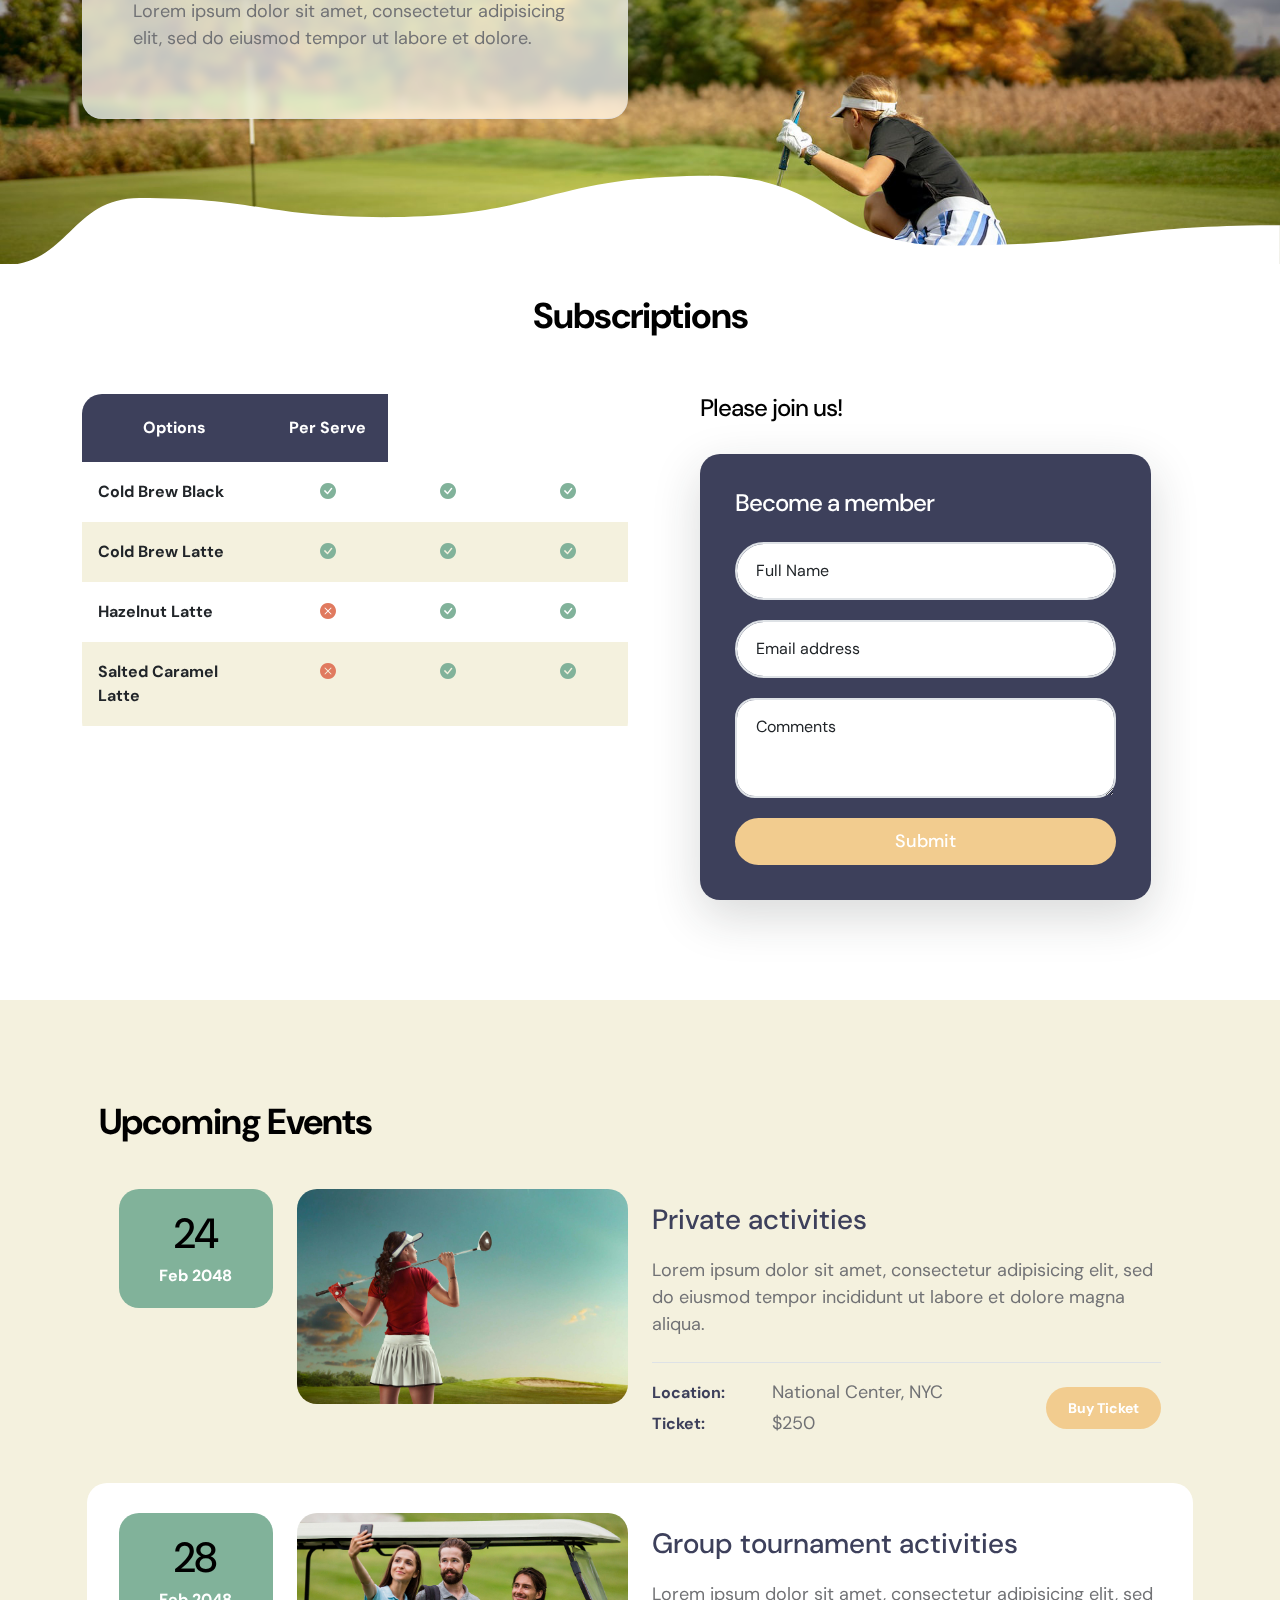
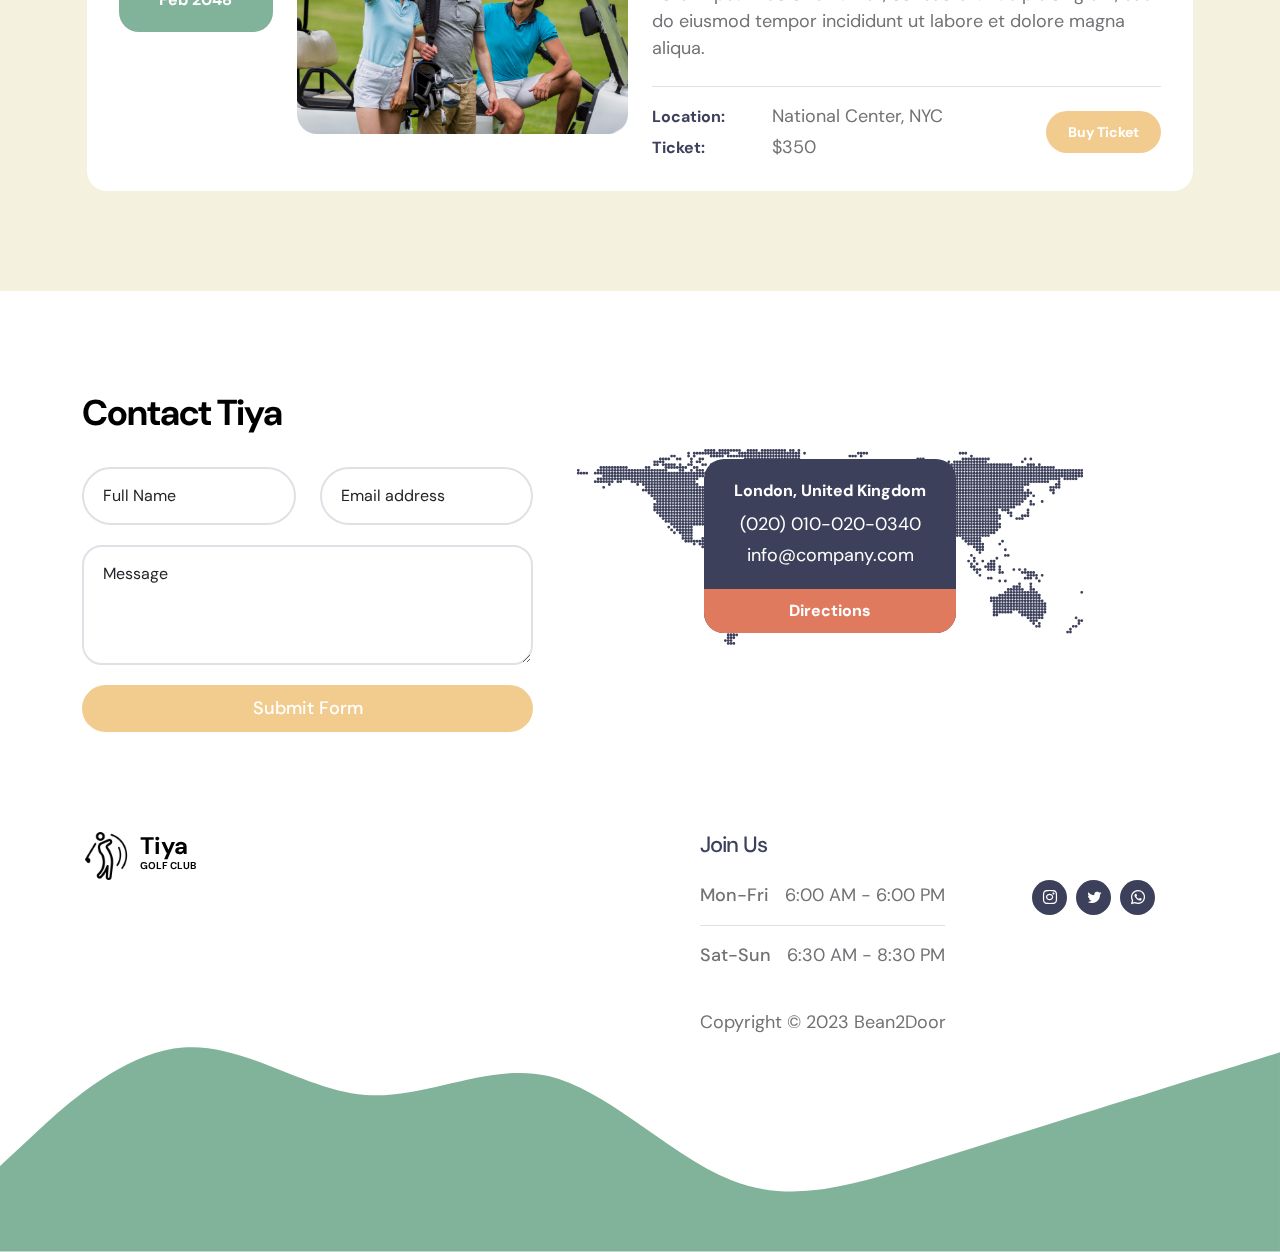
==== commit d2697d7b: "fix ui" ====
--- a/index.html
+++ b/index.html
@@ -34,12 +34,12 @@
                         <img src="images/logo.png" class="navbar-brand-image img-fluid" alt="Tiya Golf Club">
                         <span class="navbar-brand-text">
                             Bean2Door
-                            <small>Doorstep Delivered Brews</small>
+                            <small>Always Fresh</small>
                         </span>
                     </a>
 
                     <div class="d-lg-none ms-auto me-3">
-                        <a class="btn custom-btn custom-border-btn" data-bs-toggle="offcanvas" href="#offcanvasExample" role="button" aria-controls="offcanvasExample">Member Login</a>
+                        <!--a class="btn custom-btn custom-border-btn" data-bs-toggle="offcanvas" href="#offcanvasExample" role="button" aria-controls="offcanvasExample">Member Login</a-->
                     </div>
     
                     <button class="navbar-toggler" type="button" data-bs-toggle="collapse" data-bs-target="#navbarNav" aria-controls="navbarNav" aria-expanded="false" aria-label="Toggle navigation">
@@ -68,7 +68,7 @@
                                 <a class="nav-link click-scroll" href="#section_5">Contact Us</a>
                             </li>
 
-                            <li class="nav-item dropdown">
+                            <!--li class="nav-item dropdown">
                                 <a class="nav-link dropdown-toggle" href="#" id="navbarLightDropdownMenuLink" role="button" data-bs-toggle="dropdown" aria-expanded="false">Pages</a>
 
                                 <ul class="dropdown-menu dropdown-menu-light" aria-labelledby="navbarLightDropdownMenuLink">
@@ -76,7 +76,7 @@
 
                                     <li><a class="dropdown-item" href="event-detail.html">Event Detail</a></li>
                                 </ul>
-                            </li>
+                            </li-->
                         </ul>
 
                         <div class="d-none d-lg-block ms-lg-3">
@@ -188,7 +188,7 @@
                     <div class="row">
 
                         <div class="col-lg-12 col-12 text-center">
-                            <h2 class="mb-lg-5 mb-4">About Tiya</h2>
+                            <h2 class="mb-lg-5 mb-4">About Bean2Door</h2>
                         </div>
 
                         <div class="col-lg-5 col-12 me-auto mb-4 mb-lg-0">
@@ -263,7 +263,7 @@
 
                                 <p>Lorem ipsum dolor sit amet, consectetur adipisicing elit, sed do eiusmod tempor ut labore et dolore.</p>
 
-                                <form action="#" method="get" class="custom-form mt-lg-4 mt-2" role="form">
+                                <!--form action="#" method="get" class="custom-form mt-lg-4 mt-2" role="form">
                                     <div class="input-group input-group-lg">
                                         <span class="input-group-text bi-envelope" id="basic-addon1"></span>
 
@@ -271,7 +271,7 @@
 
                                         <button type="submit" class="form-control">Subscribe</button>
                                     </div>
-                                </form>
+                                </form-->
                             </div>
                         </div>
 
@@ -287,29 +287,29 @@
                     <div class="row">
 
                         <div class="col-lg-12 col-12 text-center mx-auto mb-lg-5 mb-4">
-                            <h2><span>Membership</span> at Tiya</h2>
+                            <h2><span>Subscriptions</span></h2>
                         </div>
 
                         <div class="col-lg-6 col-12 mb-3 mb-lg-0">
-                            <h4 class="mb-4 pb-lg-2">Membership Fees</h4>
+                            <!--h4 class="mb-4 pb-lg-2">Subscriptions</h4-->
 
                             <div class="table-responsive">
                                 <table class="table text-center">
                                     <thead>
                                         <tr>
-                                            <th style="width: 34%;">Yearly Access</th>
-                                            
-                                            <th style="width: 22%;">T1 $420</th>
-                                            
-                                            <th style="width: 22%;">T2 $640</th>
-                                            
-                                            <th style="width: 22%;">T3 $860</th>
+                                            <th style="width: 34%;">Options</th>
+                                            
+                                            <th style="width: 22%;">Per Serve</th>
+                                            
+                                            <!--th style="width: 22%;">Weekly</th-->
+                                            
+                                            <!--th style="width: 22%;">Weekly</th-->
                                         </tr>
                                     </thead>
 
                                     <tbody>
                                         <tr>
-                                            <th scope="row" class="text-start">Golf Insurance</th>
+                                            <th scope="row" class="text-start">Cold Brew Black</th>
                                             
                                             <td>
                                                 <i class="bi-check-circle-fill"></i>
@@ -325,7 +325,7 @@
                                         </tr>
 
                                         <tr>
-                                            <th scope="row" class="text-start">Club Facilities</th>
+                                            <th scope="row" class="text-start">Cold Brew Latte</th>
 
                                             <td>
                                                 <i class="bi-check-circle-fill"></i>
@@ -341,7 +341,7 @@
                                         </tr>
 
                                         <tr>
-                                            <th scope="row" class="text-start">Country Club</th>
+                                            <th scope="row" class="text-start">Hazelnut Latte</th>
 
                                             <td>
                                                 <i class="bi-x-circle-fill"></i>
@@ -357,7 +357,7 @@
                                         </tr>
 
                                         <tr>
-                                            <th scope="row" class="text-start">Weekend Seasonal</th>
+                                            <th scope="row" class="text-start">Salted Caramel Latte</th>
 
                                             <td>
                                                 <i class="bi-x-circle-fill"></i>
@@ -372,7 +372,7 @@
                                             </td>
                                         </tr>
 
-                                        <tr>
+                                        <!--tr>
                                             <th scope="row" class="text-start">Premium Courses</th>
 
                                             <td>
@@ -386,9 +386,9 @@
                                             <td>
                                                 <i class="bi-check-circle-fill"></i>
                                             </td>
-                                        </tr>
+                                        </tr-->
                                         
-                                        <tr>
+                                        <!--tr>
                                             <th scope="row" class="text-start">Pro's Networking</th>
 
                                             <td>
@@ -402,7 +402,7 @@
                                             <td>
                                                 <i class="bi-check-circle-fill"></i>
                                             </td>
-                                        </tr>
+                                        </tr-->
                                         
                                     </tbody>
                                 </table>
@@ -652,13 +652,13 @@
                             6:30 AM - 8:30 PM
                         </p>
                         <br>
-                        <p class="copyright-text">Copyright © 2048 Tiya Golf Club</p>
+                        <p class="copyright-text">Copyright © 2023 Bean2Door</p>
                     </div>
 
                         <div class="col-lg-2 col-12 ms-auto">
                             <ul class="social-icon mt-lg-5 mt-3 mb-4">
                                 <li class="social-icon-item">
-                                    <a href="#" class="social-icon-link bi-instagram"></a>
+                                    <a href="https://instagram.com/bean2door" class="social-icon-link bi-instagram"></a>
                                 </li>
 
                                 <li class="social-icon-item">
@@ -669,7 +669,7 @@
                                     <a href="#" class="social-icon-link bi-whatsapp"></a>
                                 </li>
                             </ul>
-                            <p class="copyright-text">Design: <a rel="nofollow" href="https://templatemo.com" target="_blank">TemplateMo</a></p>
+                            <!--p class="copyright-text">Design: <a rel="nofollow" href="https://templatemo.com" target="_blank">TemplateMo</a></p-->
                             
                         </div>
 
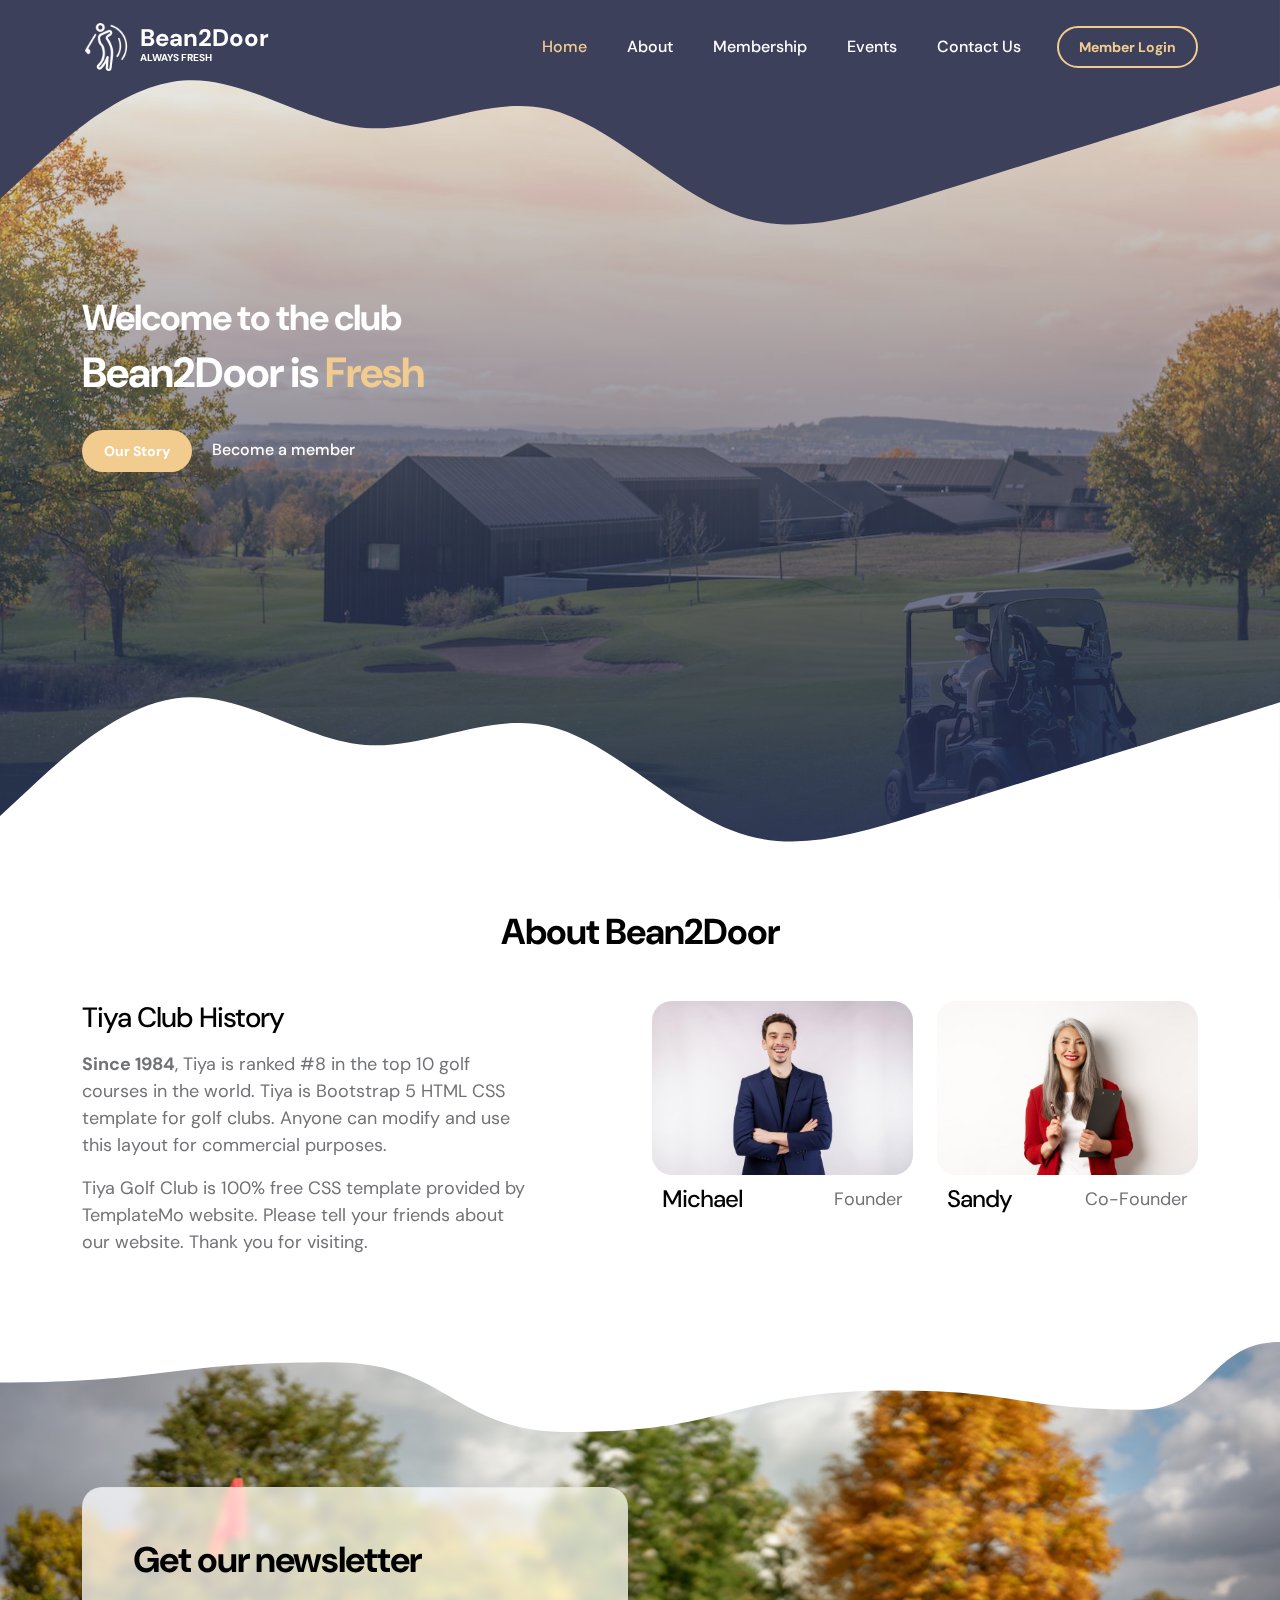
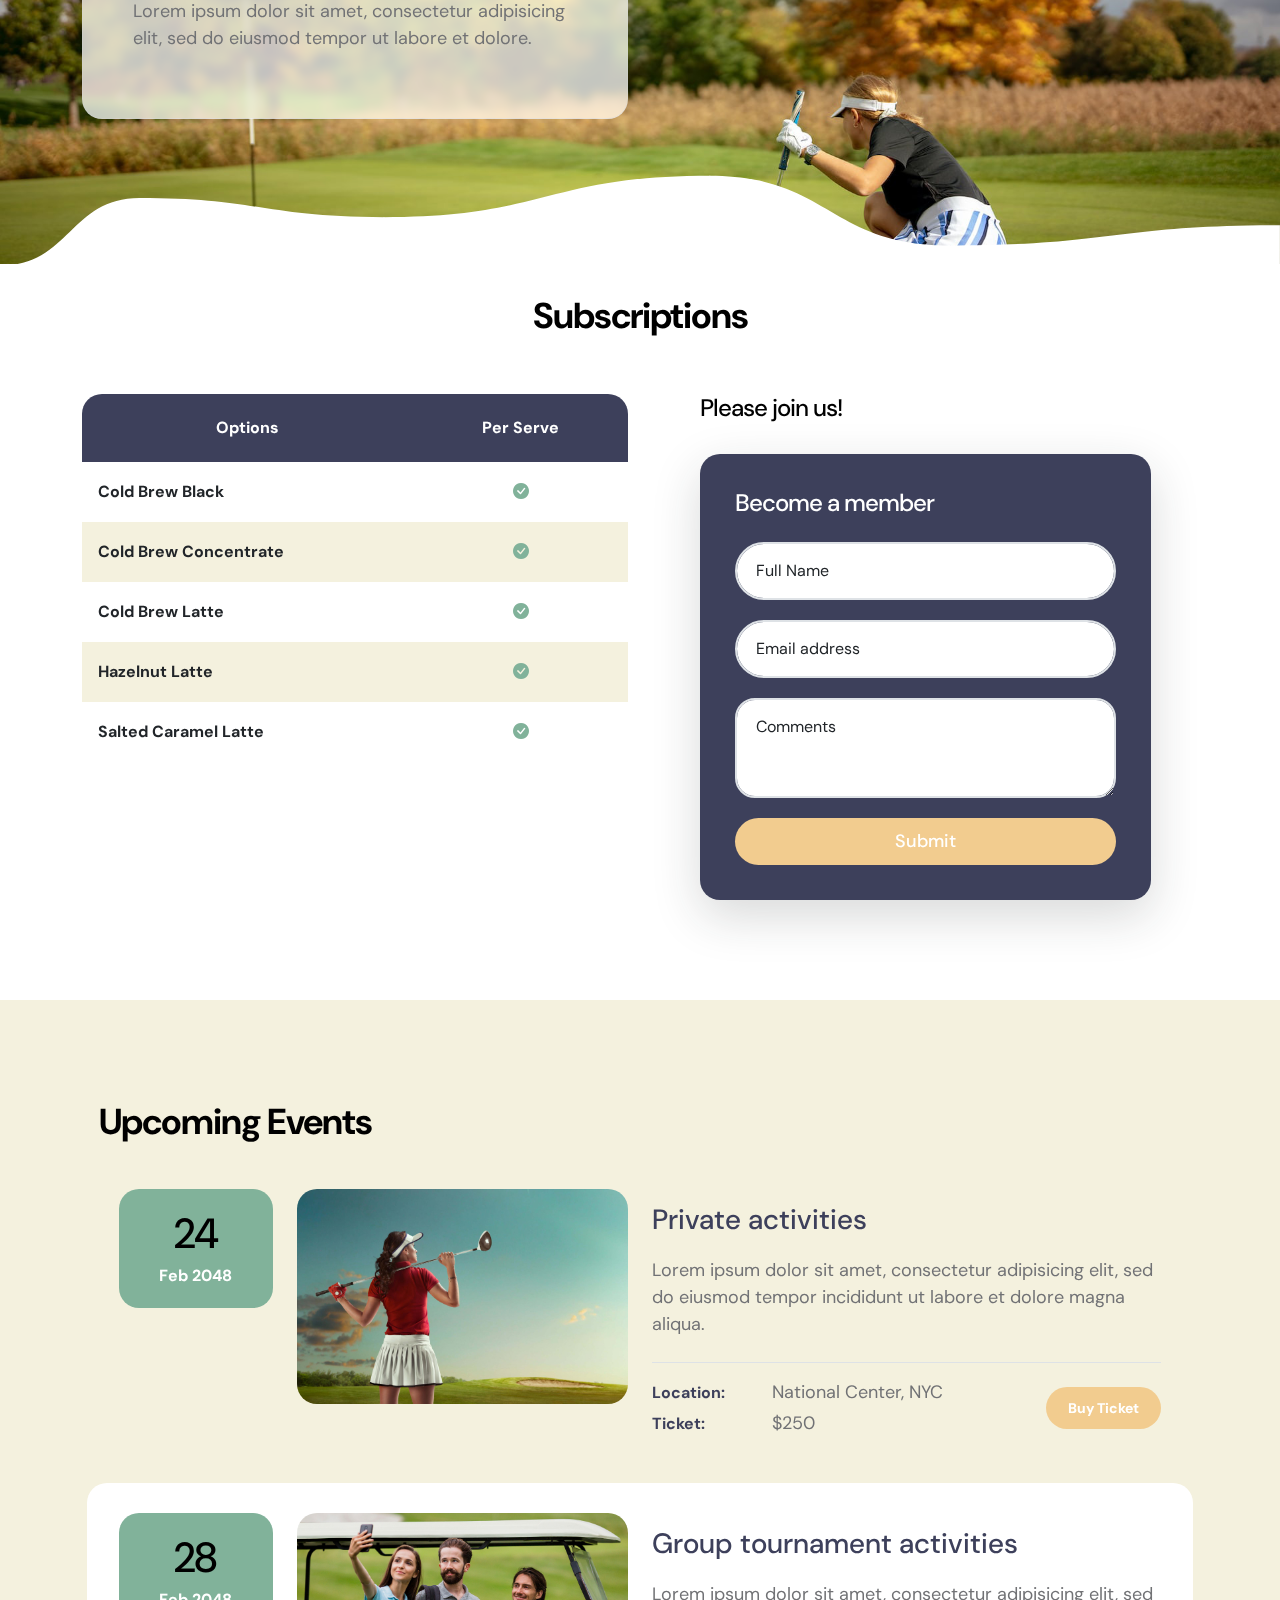
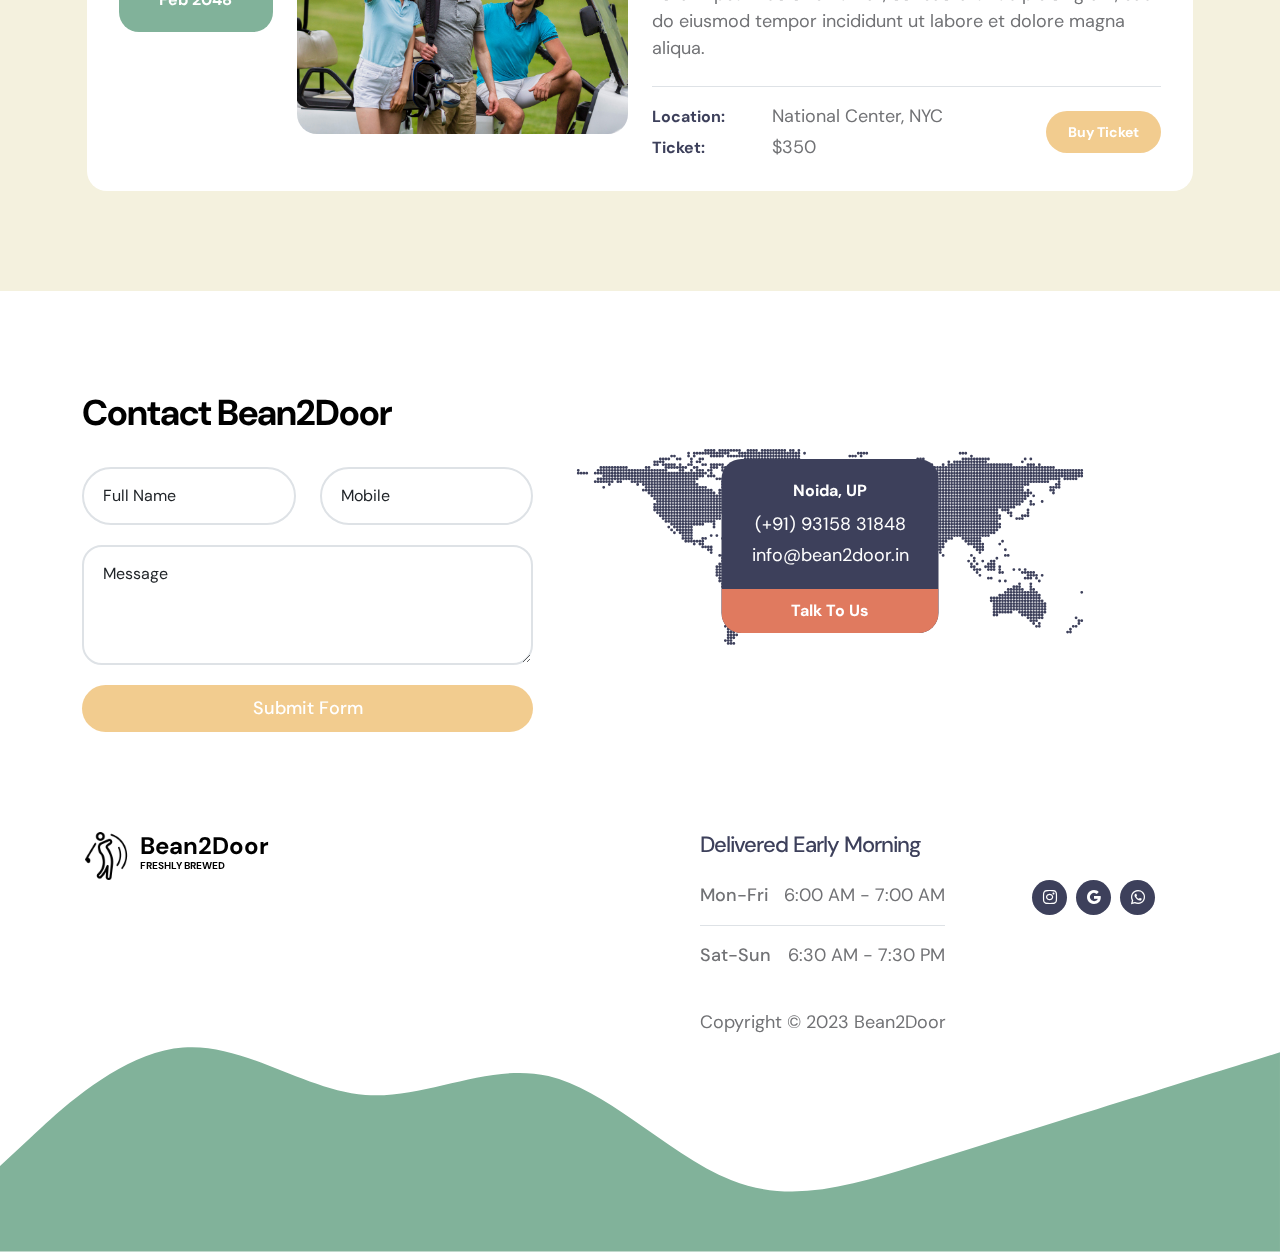
==== commit 4893646a: "fix ui" ====
--- a/index.html
+++ b/index.html
@@ -315,13 +315,29 @@
                                                 <i class="bi-check-circle-fill"></i>
                                             </td>
                                             
-                                            <td>
-                                                <i class="bi-check-circle-fill"></i>
-                                            </td>
-                                            
-                                            <td>
-                                                <i class="bi-check-circle-fill"></i>
-                                            </td>
+                                            <!--td>
+                                                <i class="bi-check-circle-fill"></i>
+                                            </td>
+                                            
+                                            <td>
+                                                <i class="bi-check-circle-fill"></i>
+                                            </td-->
+                                        </tr>
+
+                                        <tr>
+                                            <th scope="row" class="text-start">Cold Brew Concentrate</th>
+
+                                            <td>
+                                                <i class="bi-check-circle-fill"></i>
+                                            </td>
+
+                                            <!--td>
+                                                <i class="bi-x-circle-fill"></i>
+                                            </td>
+
+                                            <td>
+                                                <i class="bi-check-circle-fill"></i>
+                                            </td-->
                                         </tr>
 
                                         <tr>
@@ -331,62 +347,46 @@
                                                 <i class="bi-check-circle-fill"></i>
                                             </td>
 
-                                            <td>
-                                                <i class="bi-check-circle-fill"></i>
-                                            </td>
-
-                                            <td>
-                                                <i class="bi-check-circle-fill"></i>
-                                            </td>
+                                            <!--td>
+                                                <i class="bi-check-circle-fill"></i>
+                                            </td>
+
+                                            <td>
+                                                <i class="bi-check-circle-fill"></i>
+                                            </td-->
                                         </tr>
 
                                         <tr>
                                             <th scope="row" class="text-start">Hazelnut Latte</th>
 
                                             <td>
-                                                <i class="bi-x-circle-fill"></i>
-                                            </td>
-
-                                            <td>
-                                                <i class="bi-check-circle-fill"></i>
-                                            </td>
-
-                                            <td>
-                                                <i class="bi-check-circle-fill"></i>
-                                            </td>
+                                                <i class="bi-check-circle-fill"></i>
+                                            </td>
+
+                                            <!--td>
+                                                <i class="bi-check-circle-fill"></i>
+                                            </td>
+
+                                            <td>
+                                                <i class="bi-check-circle-fill"></i>
+                                            </td-->
                                         </tr>
 
                                         <tr>
                                             <th scope="row" class="text-start">Salted Caramel Latte</th>
 
                                             <td>
-                                                <i class="bi-x-circle-fill"></i>
-                                            </td>
-
-                                            <td>
-                                                <i class="bi-check-circle-fill"></i>
-                                            </td>
-
-                                            <td>
-                                                <i class="bi-check-circle-fill"></i>
-                                            </td>
+                                                <i class="bi-check-circle-fill"></i>
+                                            </td>
+
+                                            <!--td>
+                                                <i class="bi-check-circle-fill"></i>
+                                            </td>
+
+                                            <td>
+                                                <i class="bi-check-circle-fill"></i>
+                                            </td-->
                                         </tr>
-
-                                        <!--tr>
-                                            <th scope="row" class="text-start">Premium Courses</th>
-
-                                            <td>
-                                                <i class="bi-x-circle-fill"></i>
-                                            </td>
-
-                                            <td>
-                                                <i class="bi-x-circle-fill"></i>
-                                            </td>
-
-                                            <td>
-                                                <i class="bi-check-circle-fill"></i>
-                                            </td>
-                                        </tr-->
                                         
                                         <!--tr>
                                             <th scope="row" class="text-start">Pro's Networking</th>
@@ -559,7 +559,7 @@
 
                         <div class="col-lg-5 col-12">
                             <form action="#" method="post" class="custom-form contact-form" role="form">
-                                <h2 class="mb-4 pb-2">Contact Tiya</h2>
+                                <h2 class="mb-4 pb-2">Contact Bean2Door</h2>
 
                                 <div class="row">
                                     <div class="col-lg-6 col-md-6 col-12">
@@ -572,9 +572,9 @@
 
                                     <div class="col-lg-6 col-md-6 col-12"> 
                                         <div class="form-floating">
-                                            <input type="email" name="email" id="email" pattern="[^ @]*@[^ @]*" class="form-control" placeholder="Email address" required="">
-                                            
-                                            <label for="floatingInput">Email address</label>
+                                            <input type="number" name="mobile" id="mobile" pattern="[^ @]*@[^ @]*" class="form-control" placeholder="Mobile Number" required="">
+                                            
+                                            <label for="floatingInput">Mobile</label>
                                         </div>
                                     </div>
 
@@ -595,24 +595,24 @@
                             <div class="contact-info mt-5">
                                 <div class="contact-info-item">
                                     <div class="contact-info-body">
-                                        <strong>London, United Kingdom</strong>
+                                        <strong>Noida, UP</strong>
 
                                         <p class="mt-2 mb-1">
-                                            <a href="tel: 010-020-0340" class="contact-link">
-                                                (020) 
-                                                010-020-0340
+                                            <a href="tel: 9315831848" class="contact-link">
+                                                (+91) 
+                                                93158 31848
                                             </a>
                                         </p>
 
                                         <p class="mb-0">
                                             <a href="mailto:info@company.com" class="contact-link">
-                                                info@company.com
+                                                info@bean2door.in
                                             </a>
                                         </p>
                                     </div>
 
                                     <div class="contact-info-footer">
-                                        <a href="#">Directions</a>
+                                        <a href="https://wa.me/919315831848">Talk To Us</a>
                                     </div>
                                 </div>
 
@@ -633,23 +633,23 @@
                         <a class="navbar-brand d-flex align-items-center" href="index.html">
                             <img src="images/logo.png" class="navbar-brand-image img-fluid" alt="">
                             <span class="navbar-brand-text">
-                                Tiya
-                                <small>Golf Club</small>
+                                Bean2Door
+                                <small>Freshly Brewed</small>
                             </span>
                         </a>
                     </div>
 
                     <div class="col-lg-3 col-12">
-                        <h5 class="site-footer-title mb-4">Join Us</h5>
+                        <h5 class="site-footer-title mb-4">Delivered Early Morning</h5>
 
                         <p class="d-flex border-bottom pb-3 mb-3 me-lg-3">
                             <span>Mon-Fri</span>
-                            6:00 AM - 6:00 PM
+                            6:00 AM - 7:00 AM
                         </p>
 
                         <p class="d-flex me-lg-3">
                             <span>Sat-Sun</span>
-                            6:30 AM - 8:30 PM
+                            6:30 AM - 7:30 PM
                         </p>
                         <br>
                         <p class="copyright-text">Copyright © 2023 Bean2Door</p>
@@ -662,11 +662,11 @@
                                 </li>
 
                                 <li class="social-icon-item">
-                                    <a href="#" class="social-icon-link bi-twitter"></a>
+                                    <a href="https://g.page/r/CetTa8ROZsGeEAI/review" class="social-icon-link bi-google"></a>
                                 </li>
 
                                 <li class="social-icon-item">
-                                    <a href="#" class="social-icon-link bi-whatsapp"></a>
+                                    <a href="https://wa.me/919315831848" class="social-icon-link bi-whatsapp"></a>
                                 </li>
                             </ul>
                             <!--p class="copyright-text">Design: <a rel="nofollow" href="https://templatemo.com" target="_blank">TemplateMo</a></p-->
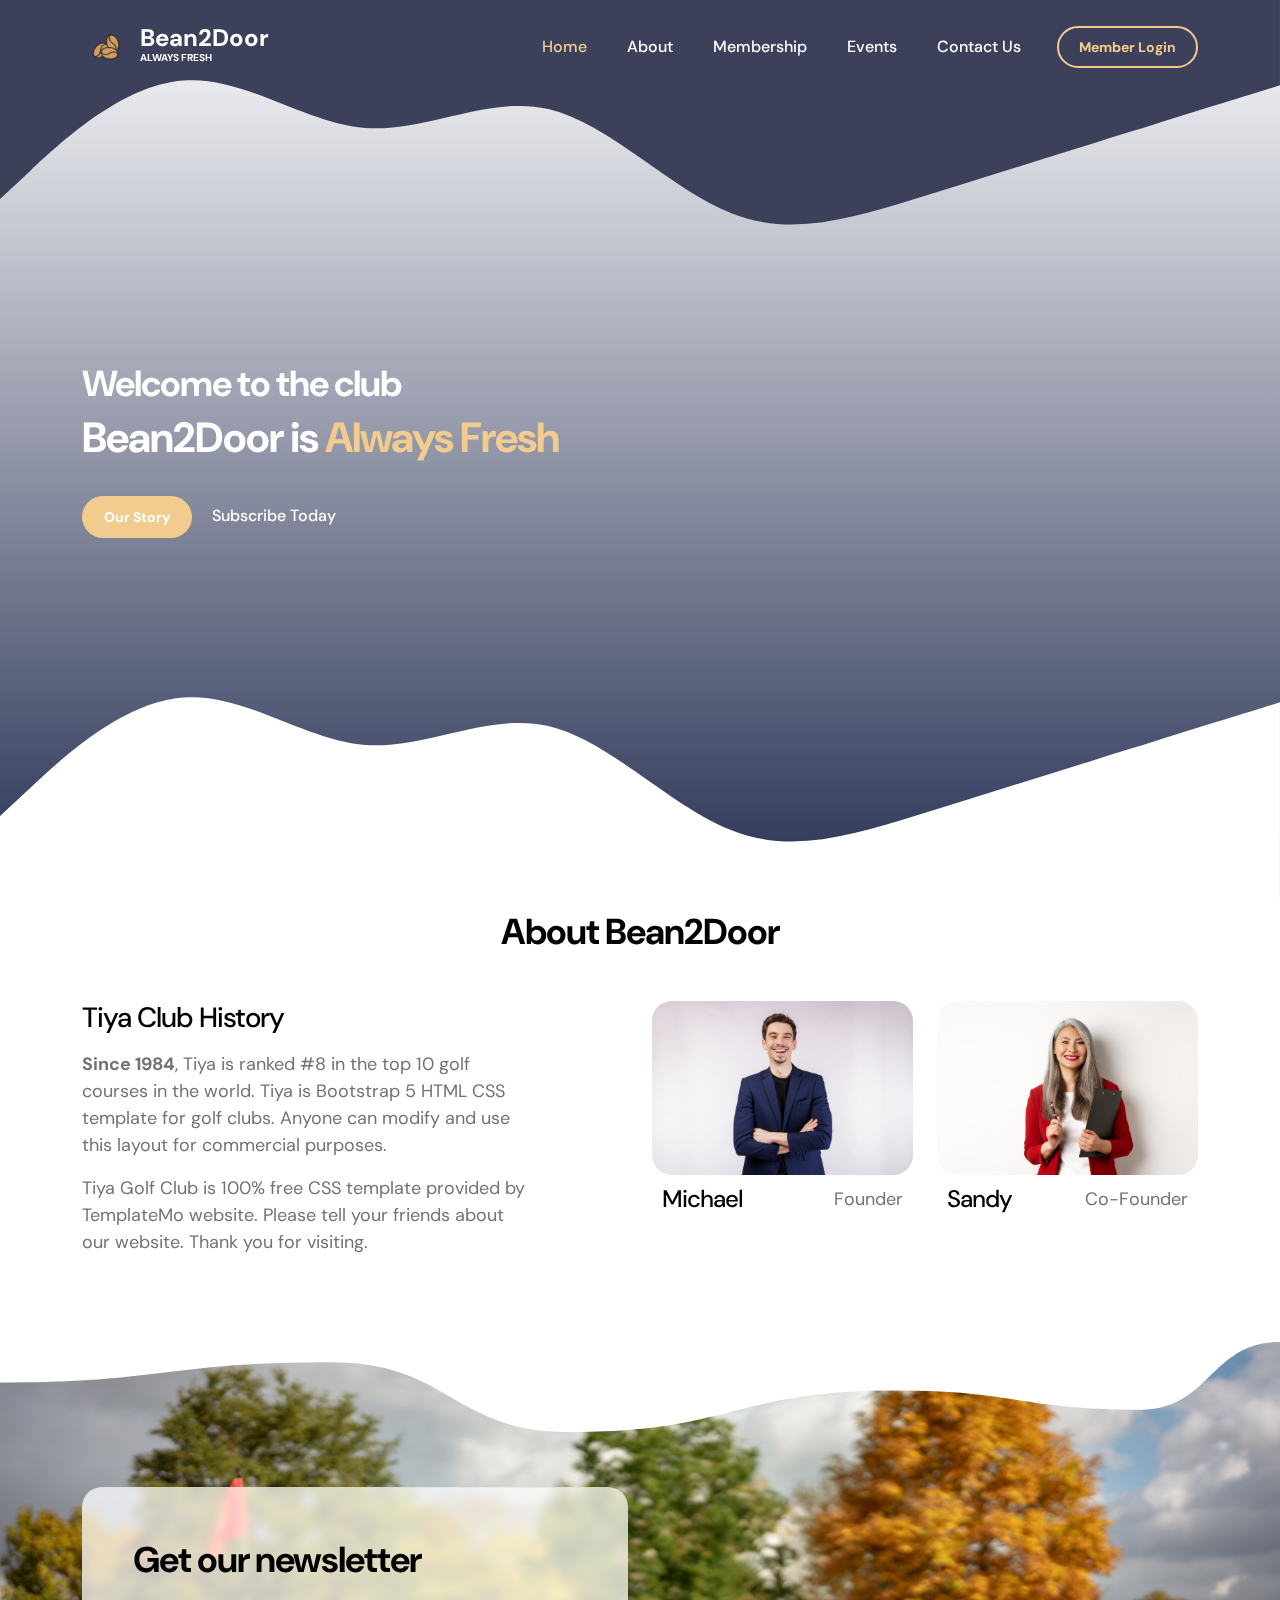
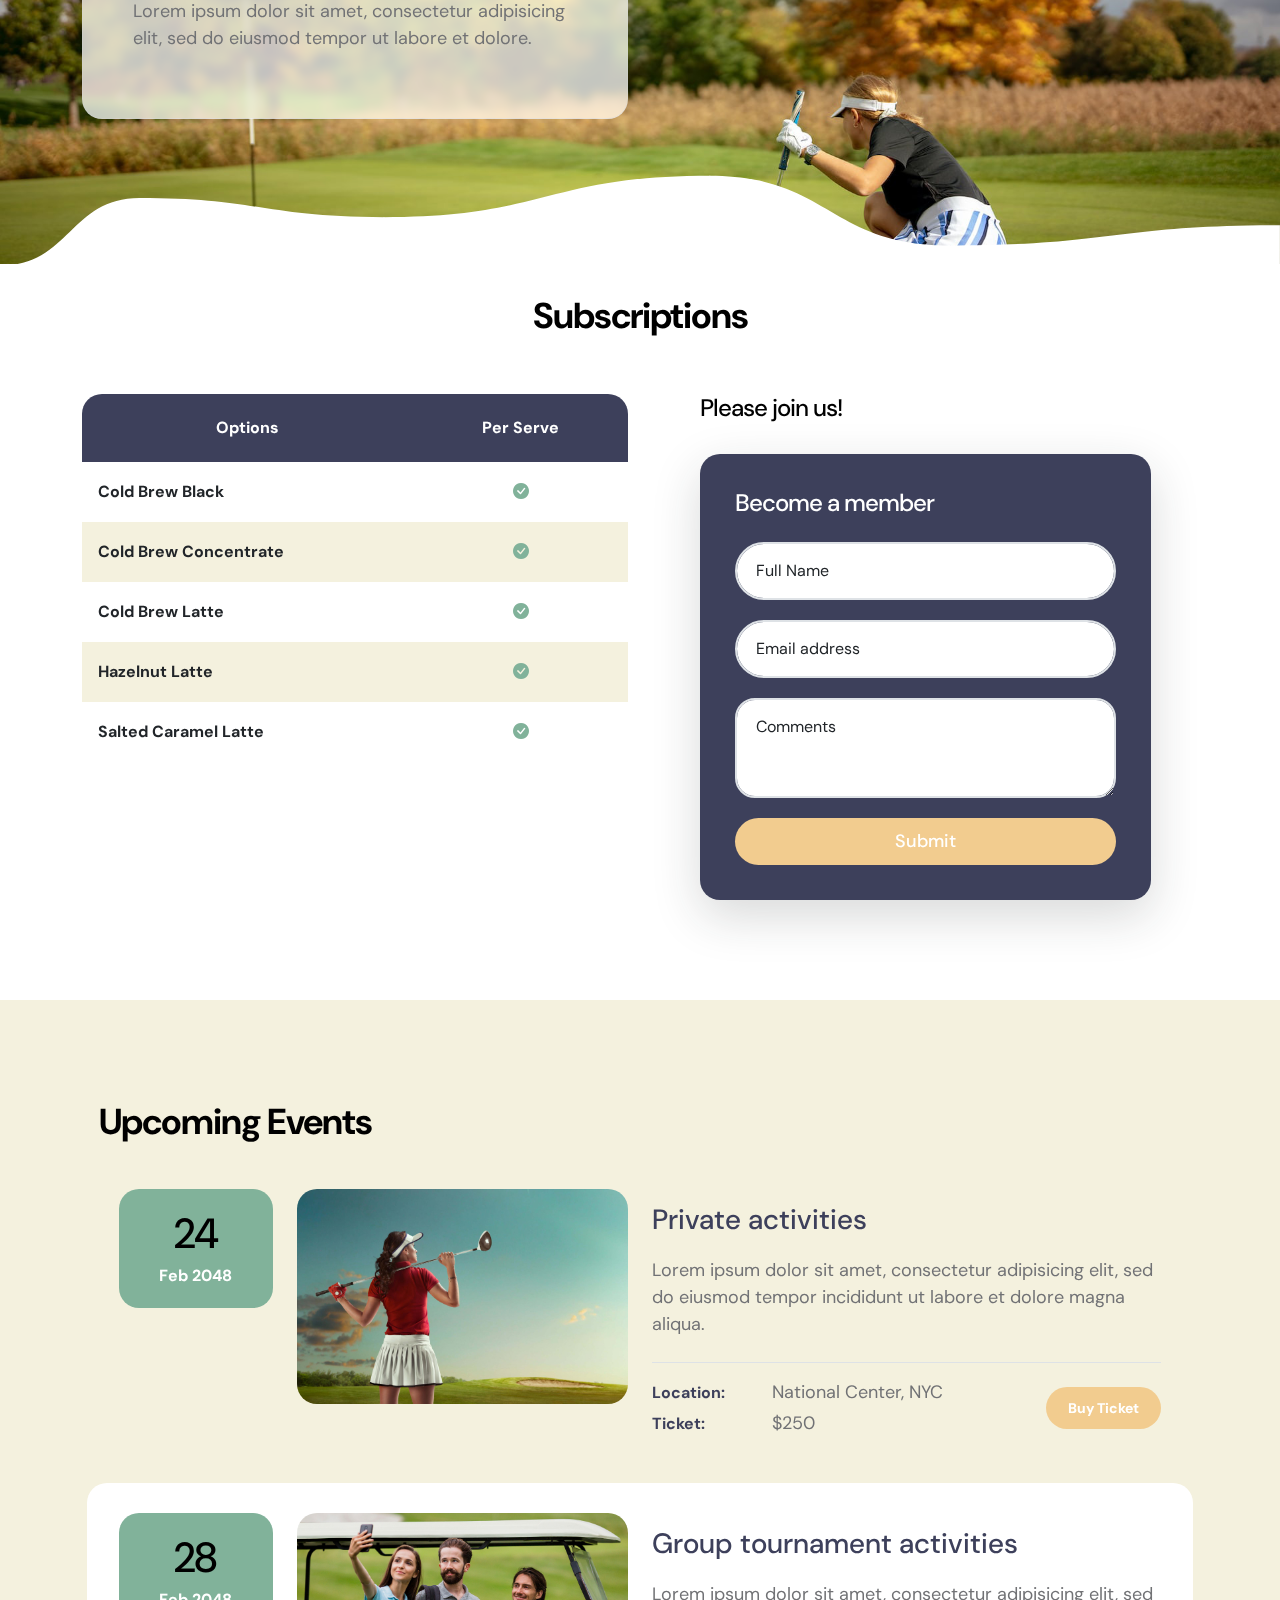
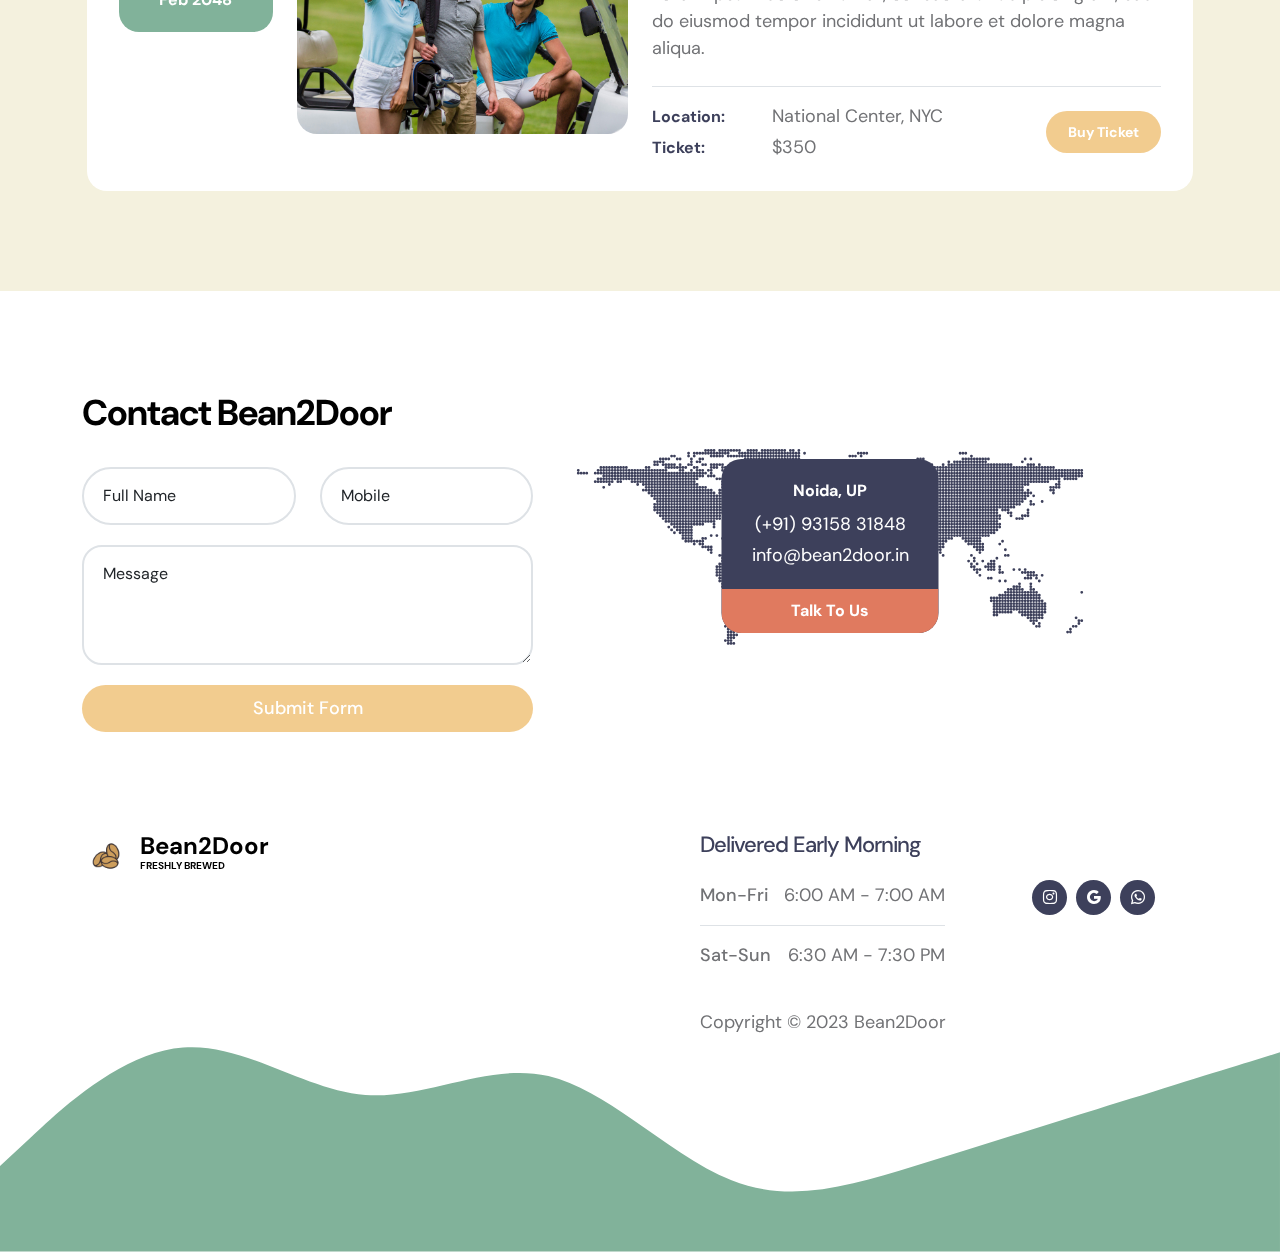
==== commit 10c20d9b: "fix ui" ====
--- a/index.html
+++ b/index.html
@@ -7,7 +7,7 @@
         <meta name="description" content="">
         <meta name="author" content="">
 
-        <title>Brews delivered doorstep!</title>
+        <title>Freshly Brewed!</title>
 
         <!-- CSS FILES -->                
         <link rel="preconnect" href="https://fonts.googleapis.com">
@@ -157,7 +157,7 @@
                             <h1 class="cd-headline rotate-1 text-white mb-4 pb-2">
                                 <span>Bean2Door is</span>
                                 <span class="cd-words-wrapper">
-                                    <b class="is-visible">Fresh</b>
+                                    <b class="is-visible">Always Fresh</b>
                                     <b>Aromatic</b>
                                     <b>100% Arabica</b>
                                 </span>
@@ -166,15 +166,16 @@
                             <div class="custom-btn-group">
                                 <a href="#section_2" class="btn custom-btn smoothscroll me-3">Our Story</a>
 
-                                <a href="#section_3" class="link smoothscroll">Become a member</a>
-                            </div>
-                        </div>
-
-                        <div class="col-lg-6 col-12">
+                                <a href="#section_3" class="link smoothscroll">Subscribe Today</a>
+                            </div>
+                        </div>
+
+                        <!--div class="col-lg-6 col-12">
                             <div class="ratio ratio-16x9">
+                                <img src="images/coffee.webp" alt="">
                                 <iframe width="560" height="315" src="https://www.youtube.com/embed/Iqr3XIhSnUQ" title="YouTube video player" frameborder="0" allow="accelerometer; autoplay; clipboard-write; encrypted-media; gyroscope; picture-in-picture; web-share" allowfullscreen></iframe>
                             </div>
-                        </div>
+                        </div-->
 
                     </div>
                 </div>
--- a/css/style.css
+++ b/css/style.css
@@ -455,9 +455,11 @@
   color: var(--white-color);
 }
 
+/*
 .navbar .navbar-brand-image {
   filter: brightness(0) invert(1);
 }
+*/
 
 .navbar-brand-image {
   width: 48px;
@@ -636,7 +638,7 @@
   HERO        
 -----------------------------------------*/
 .hero-section {
-  background-image: url('../images/anna-rosar-ZxFyVBHMK-c-unsplash.jpg');
+  background-image: url('../images/bg.jpg');
   background-repeat: no-repeat;
   background-size: cover;
   background-position: center;
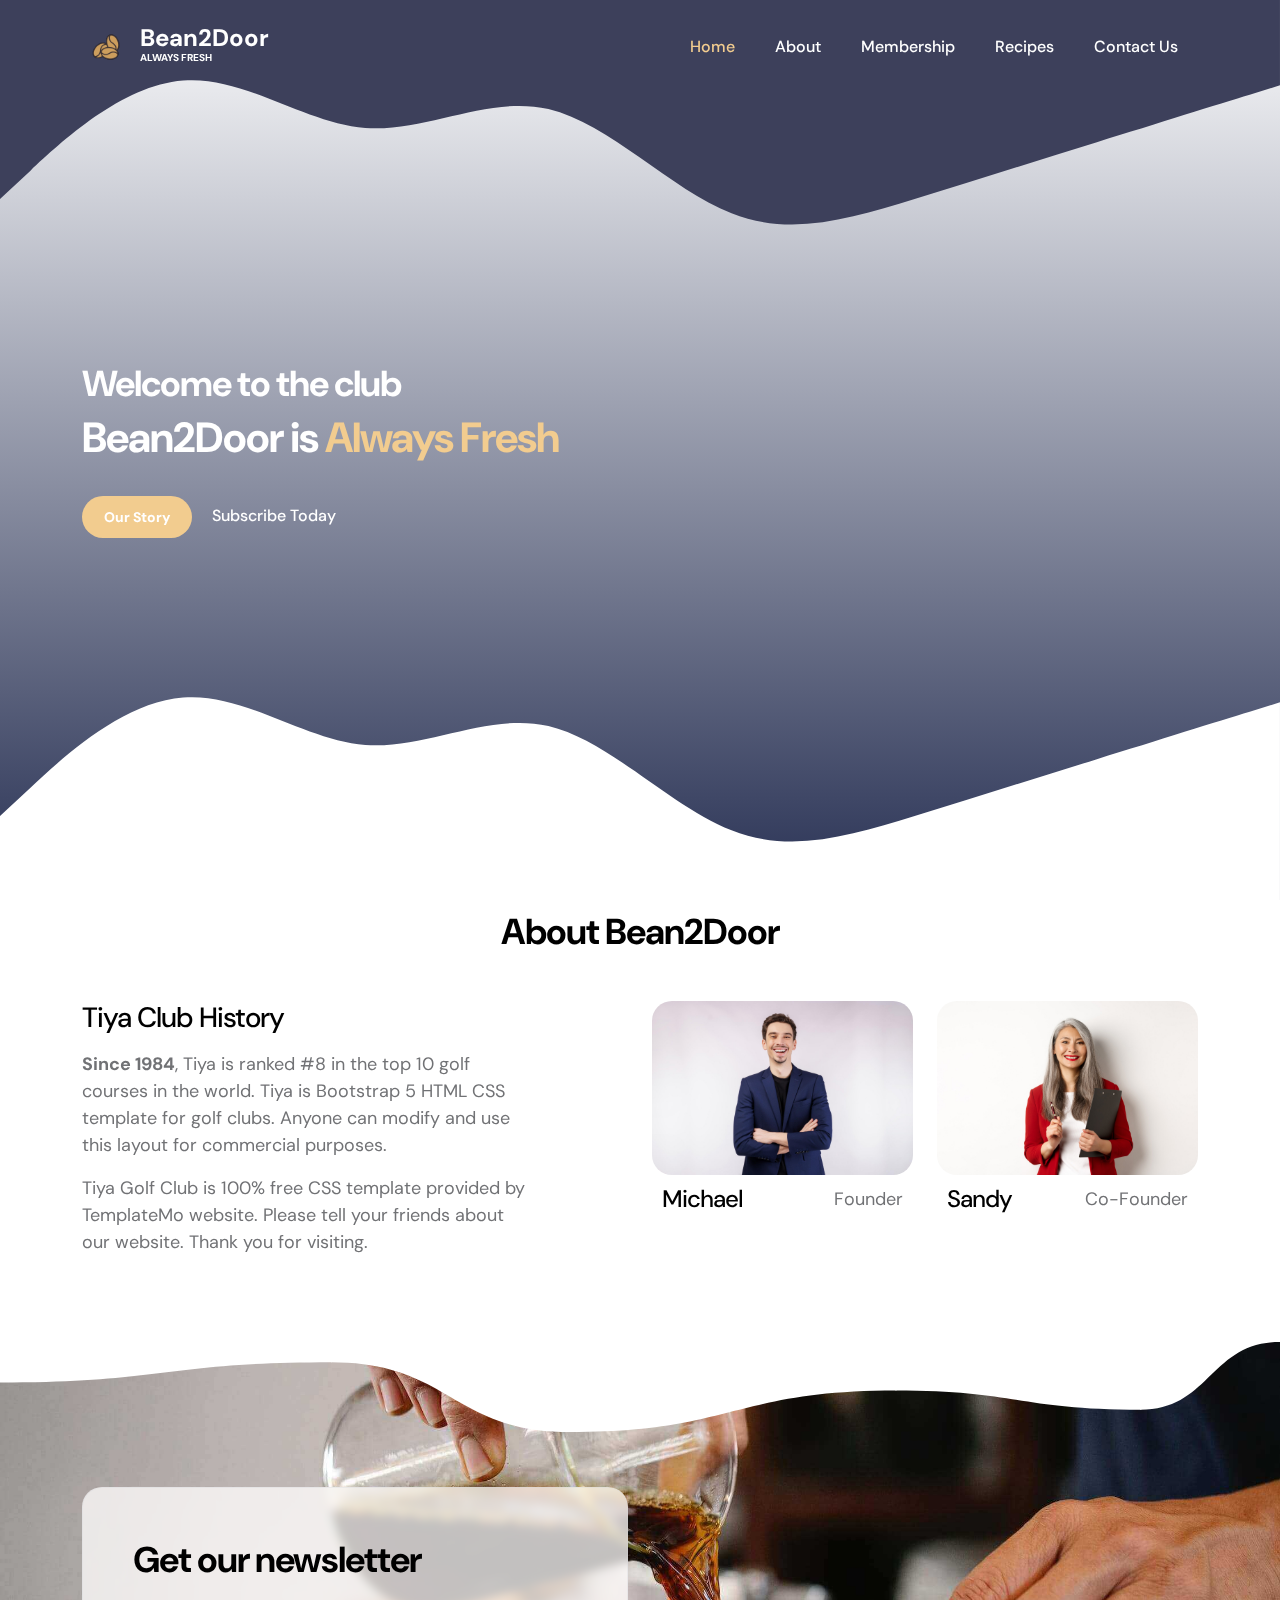
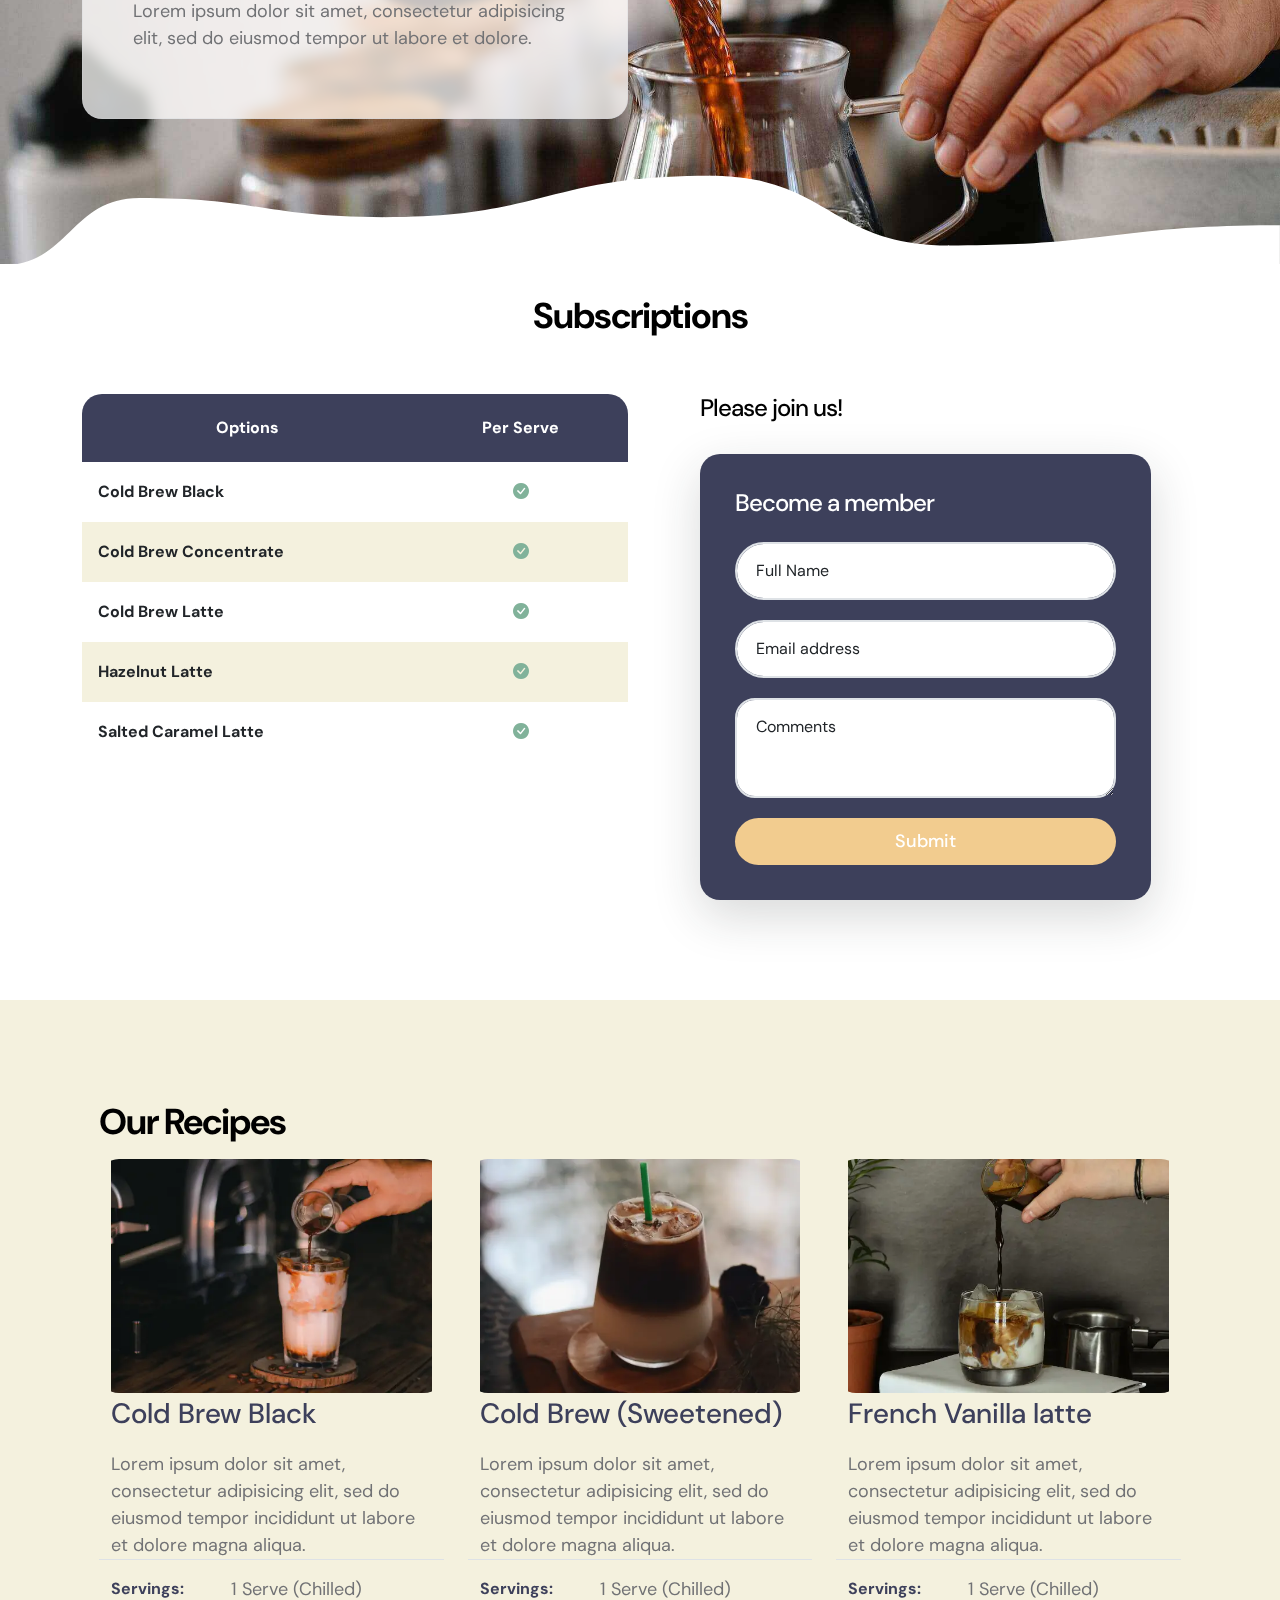
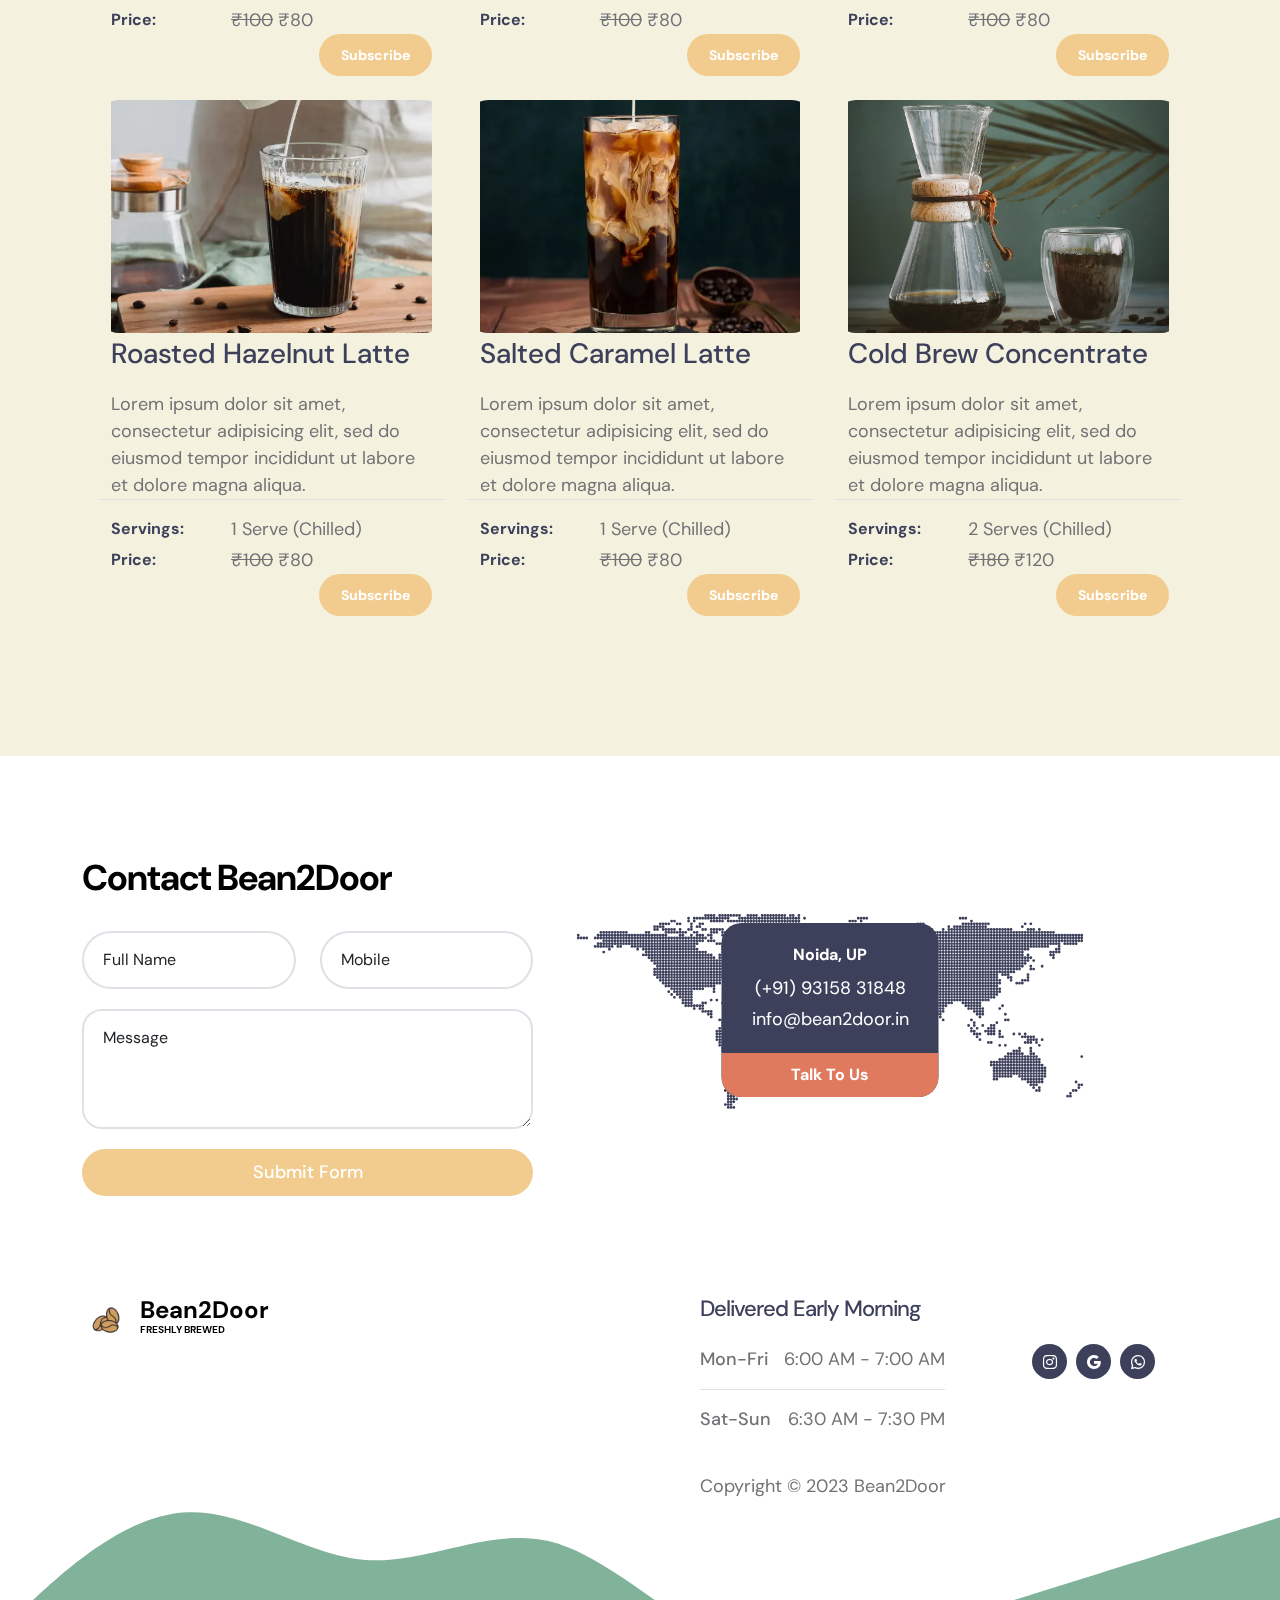
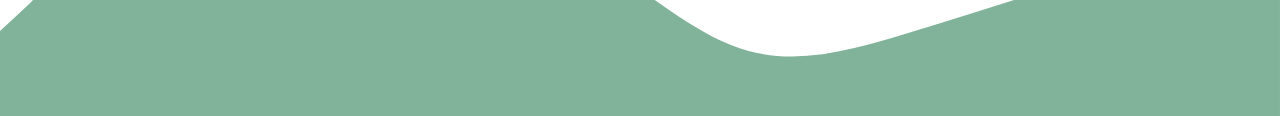
==== commit 71ad84d2: "fix ui" ====
--- a/index.html
+++ b/index.html
@@ -61,7 +61,7 @@
                             </li>
 
                             <li class="nav-item">
-                                <a class="nav-link click-scroll" href="#section_4">Events</a>
+                                <a class="nav-link click-scroll" href="#section_4">Recipes</a>
                             </li>
 
                             <li class="nav-item">
@@ -79,9 +79,9 @@
                             </li-->
                         </ul>
 
-                        <div class="d-none d-lg-block ms-lg-3">
+                        <!--div class="d-none d-lg-block ms-lg-3">
                             <a class="btn custom-btn custom-border-btn" data-bs-toggle="offcanvas" href="#offcanvasExample" role="button" aria-controls="offcanvasExample">Member Login</a>
-                        </div>
+                        </div-->
                     </div>
                 </div>
             </nav>
@@ -448,105 +448,233 @@
                     <div class="row">
 
                         <div class="col-lg-12 col-12">
-                            <h2 class="mb-lg-3">Upcoming Events</h2>
-                        </div>
-
-                        <div class="row custom-block mb-3">
-                            <div class="col-lg-2 col-md-4 col-12 order-2 order-md-0 order-lg-0">
-                                <div class="custom-block-date-wrap d-flex d-lg-block d-md-block align-items-center mt-3 mt-lg-0 mt-md-0">
-                                    <h6 class="custom-block-date mb-lg-1 mb-0 me-3 me-lg-0 me-md-0">24</h6>
-                                    
-                                    <strong class="text-white">Feb 2048</strong>
-                                </div>
-                            </div>
-
-                            <div class="col-lg-4 col-md-8 col-12 order-1 order-lg-0">
-                                <div class="custom-block-image-wrap">
-                                    <a href="event-detail.html">
-                                        <img src="images/professional-golf-player.jpg" class="custom-block-image img-fluid" alt="">
-
-                                        <i class="custom-block-icon bi-link"></i>
-                                    </a>
-                                </div>
-                            </div>
-
-                            <div class="col-lg-6 col-12 order-3 order-lg-0">
-                                <div class="custom-block-info mt-2 mt-lg-0">
-                                    <a href="event-detail.html" class="events-title mb-3">Private activities</a>
+                            <h2 class="mb-lg-3">Our Recipes</h2>
+                        </div>
+
+                        <div class="row custom-block mb-3 p-0">
+                            <div class="col-lg-4 col-md-6 col-12 order-1 order-lg-0 mb-4 mb-4">
+                                <div class="row">
+
+                                    <div class="custom-block-image-wrap">
+                                        <a href="event-detail.html">
+                                            <img src="images/cof1.webp" class="custom-block-image img-fluid" alt="">
+
+                                            <i class="custom-block-icon bi-link"></i>
+                                        </a>
+                                    </div>
+
+                                    <a href="event-detail.html" class="events-title mb-3">Cold Brew Black</a>
 
                                     <p class="mb-0">Lorem ipsum dolor sit amet, consectetur adipisicing elit, sed do eiusmod tempor incididunt ut labore et dolore magna aliqua.</p>
 
-                                    <div class="d-flex flex-wrap border-top mt-4 pt-3">
+                                    <div class="d-flex flex-wrap border-top pt-3">
 
                                         <div class="mb-4 mb-lg-0">
                                             <div class="d-flex flex-wrap align-items-center mb-1">
-                                                <span class="custom-block-span">Location:</span>
-
-                                                <p class="mb-0">National Center, NYC</p>
+                                                <span class="custom-block-span">Servings:</span>
+
+                                                <p class="mb-0">1 Serve (Chilled)</p>
                                             </div>
 
                                             <div class="d-flex flex-wrap align-items-center">
-                                                <span class="custom-block-span">Ticket:</span>
-
-                                                <p class="mb-0">$250</p>
+                                                <span class="custom-block-span">Price:</span>
+
+                                                <p class="mb-0"><s>₹100</s> ₹80</p>
                                             </div>
                                         </div>
 
                                         <div class="d-flex align-items-center ms-lg-auto">
-                                            <a href="event-detail.html" class="btn custom-btn">Buy Ticket</a>
-                                        </div>
-                                    </div>
-                                </div>
-                            </div>
-                        </div>
-
-                        <div class="row custom-block custom-block-bg">
-                            <div class="col-lg-2 col-md-4 col-12 order-2 order-md-0 order-lg-0">
-                                <div class="custom-block-date-wrap d-flex d-lg-block d-md-block align-items-center mt-3 mt-lg-0 mt-md-0">
-                                    <h6 class="custom-block-date mb-lg-1 mb-0 me-3 me-lg-0 me-md-0">28</h6>
-                                    
-                                    <strong class="text-white">Feb 2048</strong>
-                                </div>
-                            </div>
-
-                            <div class="col-lg-4 col-md-8 col-12 order-1 order-lg-0">
-                                <div class="custom-block-image-wrap">
-                                    <a href="event-detail.html">
-                                        <img src="images/girl-taking-selfie-with-friends-golf-field.jpg" class="custom-block-image img-fluid" alt="">
-
-                                        <i class="custom-block-icon bi-link"></i>
-                                    </a>
-                                </div>
-                            </div>
-
-                            <div class="col-lg-6 col-12 order-3 order-lg-0">
-                                <div class="custom-block-info mt-2 mt-lg-0">
-                                    <a href="event-detail.html" class="events-title mb-3">Group tournament activities</a>
+                                            <a href="event-detail.html" class="btn custom-btn">Subscribe</a>
+                                        </div>
+                                    </div>
+                                </div>
+                            </div>
+                            <div class="col-lg-4 col-md-6 col-12 order-1 order-lg-0 mb-4">
+                                <div class="row">
+
+                                    <div class="custom-block-image-wrap">
+                                        <a href="event-detail.html">
+                                            <img src="images/cof2.webp" class="custom-block-image img-fluid" alt="">
+
+                                            <i class="custom-block-icon bi-link"></i>
+                                        </a>
+                                    </div>
+
+                                    <a href="event-detail.html" class="events-title mb-3">Cold Brew (Sweetened)</a>
 
                                     <p class="mb-0">Lorem ipsum dolor sit amet, consectetur adipisicing elit, sed do eiusmod tempor incididunt ut labore et dolore magna aliqua.</p>
 
-                                    <div class="d-flex flex-wrap border-top mt-4 pt-3">
+                                    <div class="d-flex flex-wrap border-top pt-3">
 
                                         <div class="mb-4 mb-lg-0">
                                             <div class="d-flex flex-wrap align-items-center mb-1">
-                                                <span class="custom-block-span">Location:</span>
-
-                                                <p class="mb-0">National Center, NYC</p>
+                                                <span class="custom-block-span">Servings:</span>
+
+                                                <p class="mb-0">1 Serve (Chilled)</p>
                                             </div>
 
                                             <div class="d-flex flex-wrap align-items-center">
-                                                <span class="custom-block-span">Ticket:</span>
-
-                                                <p class="mb-0">$350</p>
+                                                <span class="custom-block-span">Price:</span>
+
+                                                <p class="mb-0"><s>₹100</s> ₹80</p>
                                             </div>
                                         </div>
 
                                         <div class="d-flex align-items-center ms-lg-auto">
-                                            <a href="event-detail.html" class="btn custom-btn">Buy Ticket</a>
-                                        </div>
-                                    </div>
-                                </div>
-                            </div>
+                                            <a href="event-detail.html" class="btn custom-btn">Subscribe</a>
+                                        </div>
+                                    </div>
+                                </div>
+                            </div>
+                            <div class="col-lg-4 col-md-6 col-12 order-1 order-lg-0 mb-4">
+                                <div class="row">
+
+                                    <div class="custom-block-image-wrap">
+                                        <a href="event-detail.html">
+                                            <img src="images/cof3.webp" class="custom-block-image img-fluid" alt="">
+
+                                            <i class="custom-block-icon bi-link"></i>
+                                        </a>
+                                    </div>
+
+                                    <a href="event-detail.html" class="events-title mb-3">French Vanilla latte</a>
+
+                                    <p class="mb-0">Lorem ipsum dolor sit amet, consectetur adipisicing elit, sed do eiusmod tempor incididunt ut labore et dolore magna aliqua.</p>
+
+                                    <div class="d-flex flex-wrap border-top pt-3">
+
+                                        <div class="mb-4 mb-lg-0">
+                                            <div class="d-flex flex-wrap align-items-center mb-1">
+                                                <span class="custom-block-span">Servings:</span>
+
+                                                <p class="mb-0">1 Serve (Chilled)</p>
+                                            </div>
+
+                                            <div class="d-flex flex-wrap align-items-center">
+                                                <span class="custom-block-span">Price:</span>
+
+                                                <p class="mb-0"><s>₹100</s> ₹80</p>
+                                            </div>
+                                        </div>
+
+                                        <div class="d-flex align-items-center ms-lg-auto">
+                                            <a href="event-detail.html" class="btn custom-btn">Subscribe</a>
+                                        </div>
+                                    </div>
+                                </div>
+                            </div>
+                            <div class="col-lg-4 col-md-6 col-12 order-1 order-lg-0 mb-4">
+                                <div class="row">
+
+                                    <div class="custom-block-image-wrap">
+                                        <a href="event-detail.html">
+                                            <img src="images/cof4.webp" class="custom-block-image img-fluid" alt="">
+
+                                            <i class="custom-block-icon bi-link"></i>
+                                        </a>
+                                    </div>
+
+                                    <a href="event-detail.html" class="events-title mb-3">Roasted Hazelnut Latte</a>
+
+                                    <p class="mb-0">Lorem ipsum dolor sit amet, consectetur adipisicing elit, sed do eiusmod tempor incididunt ut labore et dolore magna aliqua.</p>
+
+                                    <div class="d-flex flex-wrap border-top pt-3">
+
+                                        <div class="mb-4 mb-lg-0">
+                                            <div class="d-flex flex-wrap align-items-center mb-1">
+                                                <span class="custom-block-span">Servings:</span>
+
+                                                <p class="mb-0">1 Serve (Chilled)</p>
+                                            </div>
+
+                                            <div class="d-flex flex-wrap align-items-center">
+                                                <span class="custom-block-span">Price:</span>
+
+                                                <p class="mb-0"><s>₹100</s> ₹80</p>
+                                            </div>
+                                        </div>
+
+                                        <div class="d-flex align-items-center ms-lg-auto">
+                                            <a href="event-detail.html" class="btn custom-btn">Subscribe</a>
+                                        </div>
+                                    </div>
+                                </div>
+                            </div>
+                            <div class="col-lg-4 col-md-6 col-12 order-1 order-lg-0 mb-4">
+                                <div class="row">
+
+                                    <div class="custom-block-image-wrap">
+                                        <a href="event-detail.html">
+                                            <img src="images/cof5.webp" class="custom-block-image img-fluid" alt="">
+
+                                            <i class="custom-block-icon bi-link"></i>
+                                        </a>
+                                    </div>
+
+                                    <a href="event-detail.html" class="events-title mb-3">Salted Caramel Latte</a>
+
+                                    <p class="mb-0">Lorem ipsum dolor sit amet, consectetur adipisicing elit, sed do eiusmod tempor incididunt ut labore et dolore magna aliqua.</p>
+
+                                    <div class="d-flex flex-wrap border-top pt-3">
+
+                                        <div class="mb-4 mb-lg-0">
+                                            <div class="d-flex flex-wrap align-items-center mb-1">
+                                                <span class="custom-block-span">Servings:</span>
+
+                                                <p class="mb-0">1 Serve (Chilled)</p>
+                                            </div>
+
+                                            <div class="d-flex flex-wrap align-items-center">
+                                                <span class="custom-block-span">Price:</span>
+
+                                                <p class="mb-0"><s>₹100</s> ₹80</p>
+                                            </div>
+                                        </div>
+
+                                        <div class="d-flex align-items-center ms-lg-auto">
+                                            <a href="event-detail.html" class="btn custom-btn">Subscribe</a>
+                                        </div>
+                                    </div>
+                                </div>
+                            </div>
+                            <div class="col-lg-4 col-md-6 col-12 order-1 order-lg-0 mb-4">
+                                <div class="row">
+
+                                    <div class="custom-block-image-wrap">
+                                        <a href="event-detail.html">
+                                            <img src="images/cof6.webp" class="custom-block-image img-fluid" alt="">
+
+                                            <i class="custom-block-icon bi-link"></i>
+                                        </a>
+                                    </div>
+
+                                    <a href="event-detail.html" class="events-title mb-3">Cold Brew Concentrate</a>
+
+                                    <p class="mb-0">Lorem ipsum dolor sit amet, consectetur adipisicing elit, sed do eiusmod tempor incididunt ut labore et dolore magna aliqua.</p>
+
+                                    <div class="d-flex flex-wrap border-top pt-3">
+
+                                        <div class="mb-4 mb-lg-0">
+                                            <div class="d-flex flex-wrap align-items-center mb-1">
+                                                <span class="custom-block-span">Servings:</span>
+
+                                                <p class="mb-0">2 Serves (Chilled)</p>
+                                            </div>
+
+                                            <div class="d-flex flex-wrap align-items-center">
+                                                <span class="custom-block-span">Price:</span>
+
+                                                <p class="mb-0"><s>₹180</s> ₹120</p>
+                                            </div>
+                                        </div>
+
+                                        <div class="d-flex align-items-center ms-lg-auto">
+                                            <a href="event-detail.html" class="btn custom-btn">Subscribe</a>
+                                        </div>
+                                    </div>
+                                </div>
+                            </div>
+
                         </div>
 
                     </div>
@@ -573,7 +701,7 @@
 
                                     <div class="col-lg-6 col-md-6 col-12"> 
                                         <div class="form-floating">
-                                            <input type="number" name="mobile" id="mobile" pattern="[^ @]*@[^ @]*" class="form-control" placeholder="Mobile Number" required="">
+                                            <input type="number" name="mobile" onwheel="this.blur()" id="mobile" pattern="[^ @]*@[^ @]*" class="form-control" placeholder="Mobile Number" required="">
                                             
                                             <label for="floatingInput">Mobile</label>
                                         </div>
--- a/css/style.css
+++ b/css/style.css
@@ -690,7 +690,7 @@
   BACKGROUND IMAGE SECTION        
 -----------------------------------------*/
 .section-bg-image {
-  background-image: url('../images/frederik-rosar-NDSZcCfnsbY-unsplash.jpg');
+  background-image: url('../images/bg2.jpeg');
   background-repeat: no-repeat;
   background-size: cover;
   background-position: center;
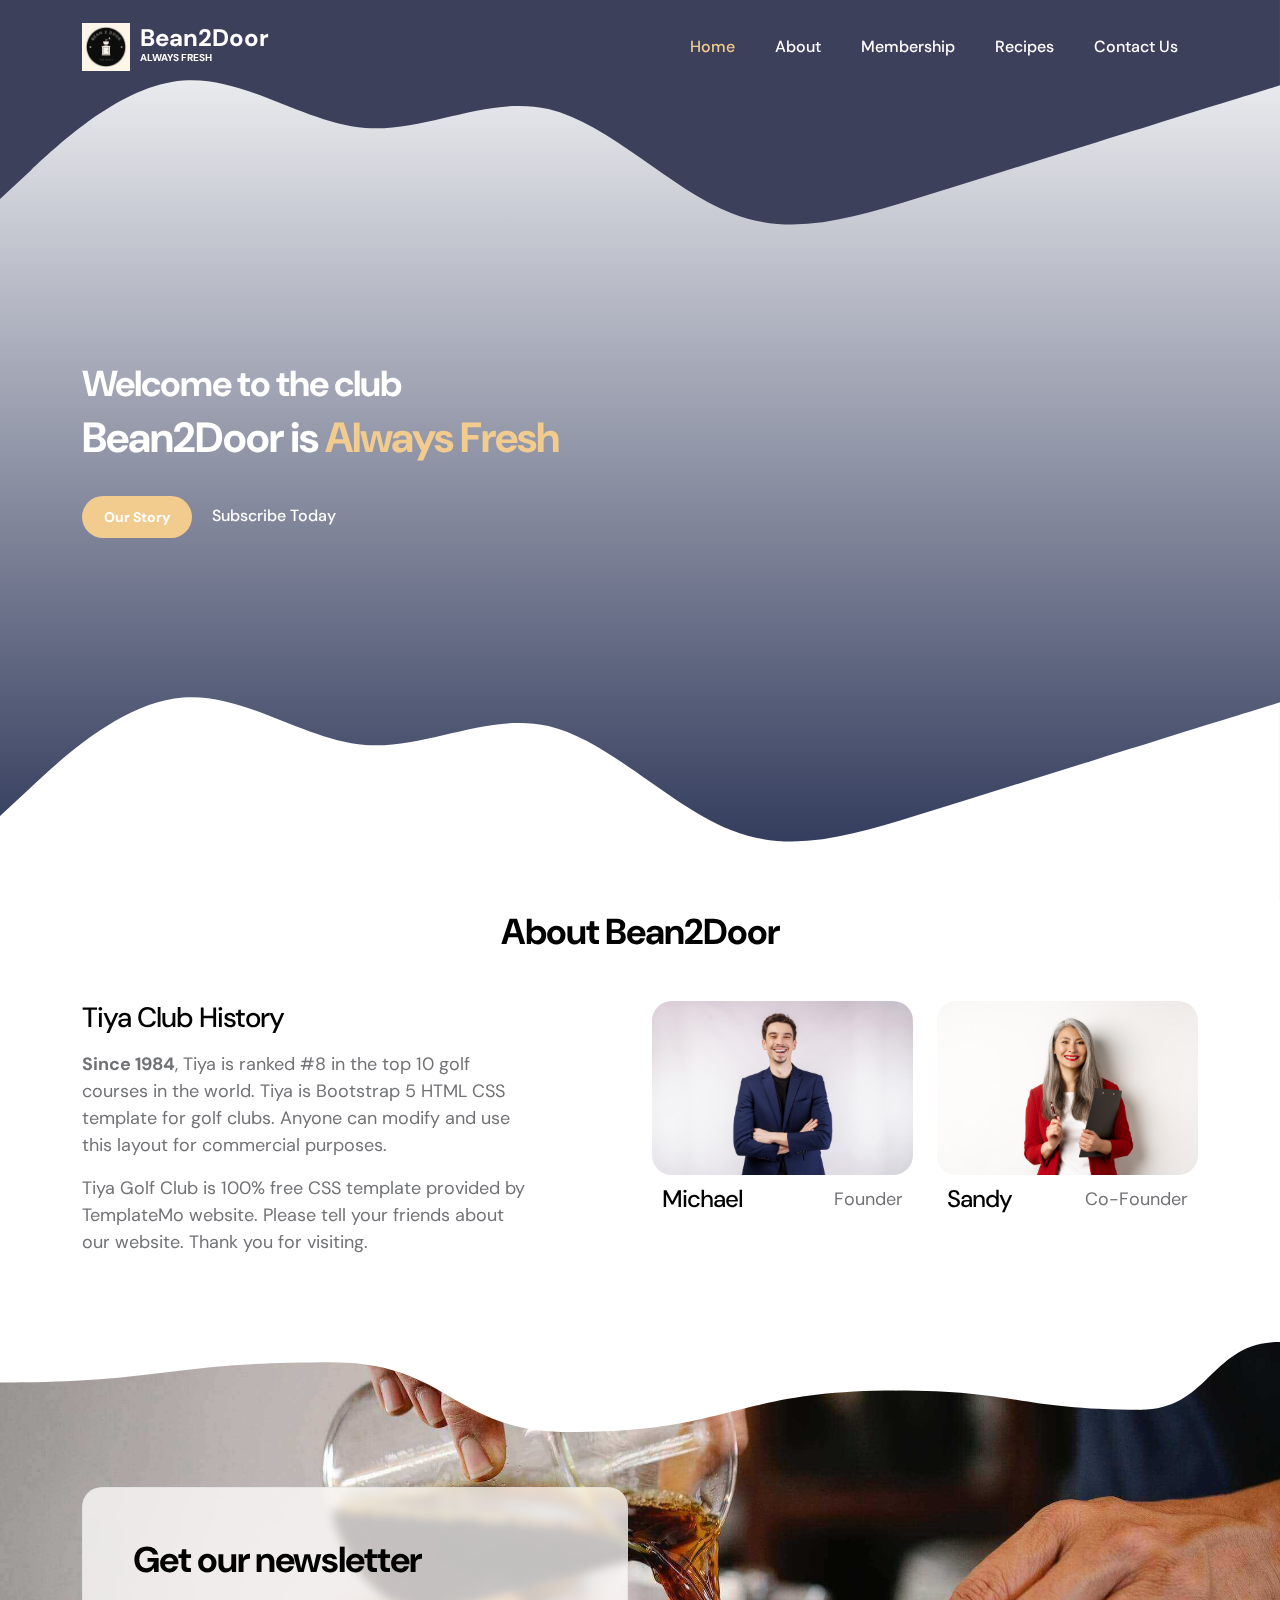
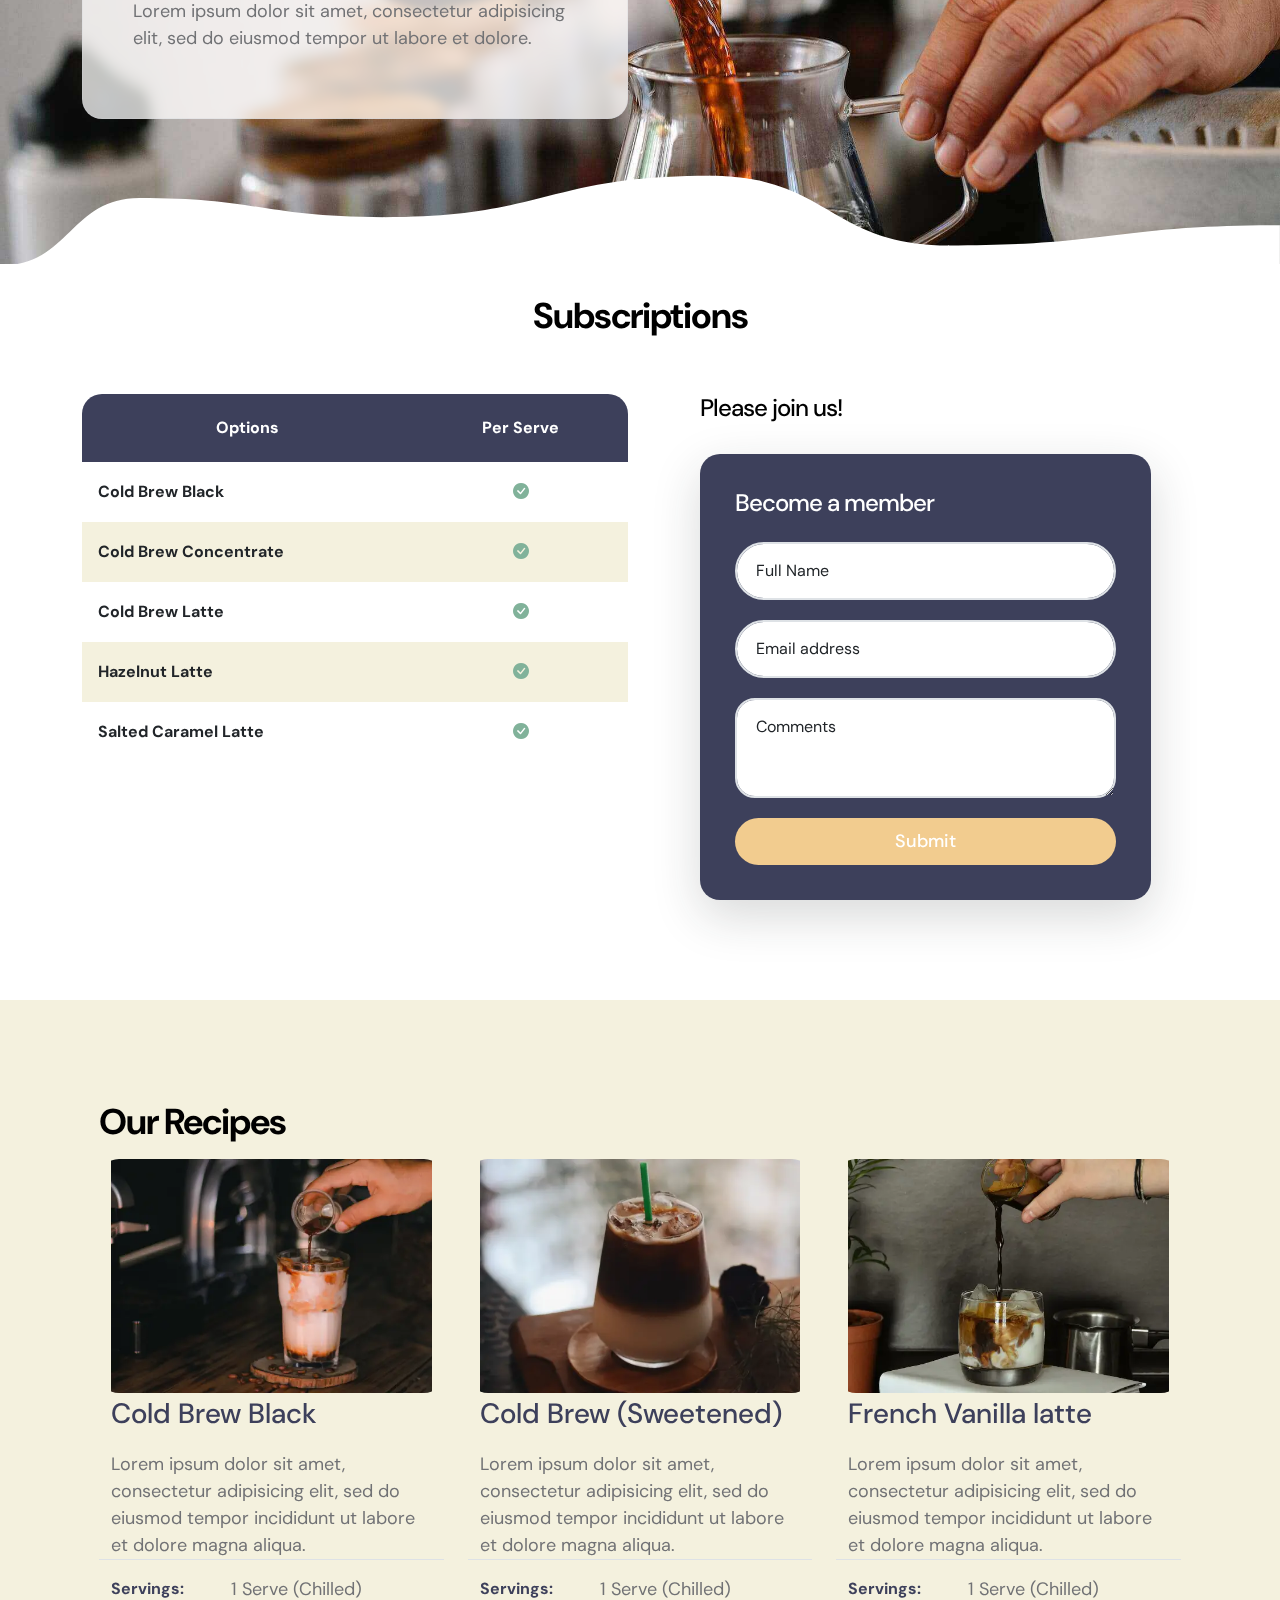
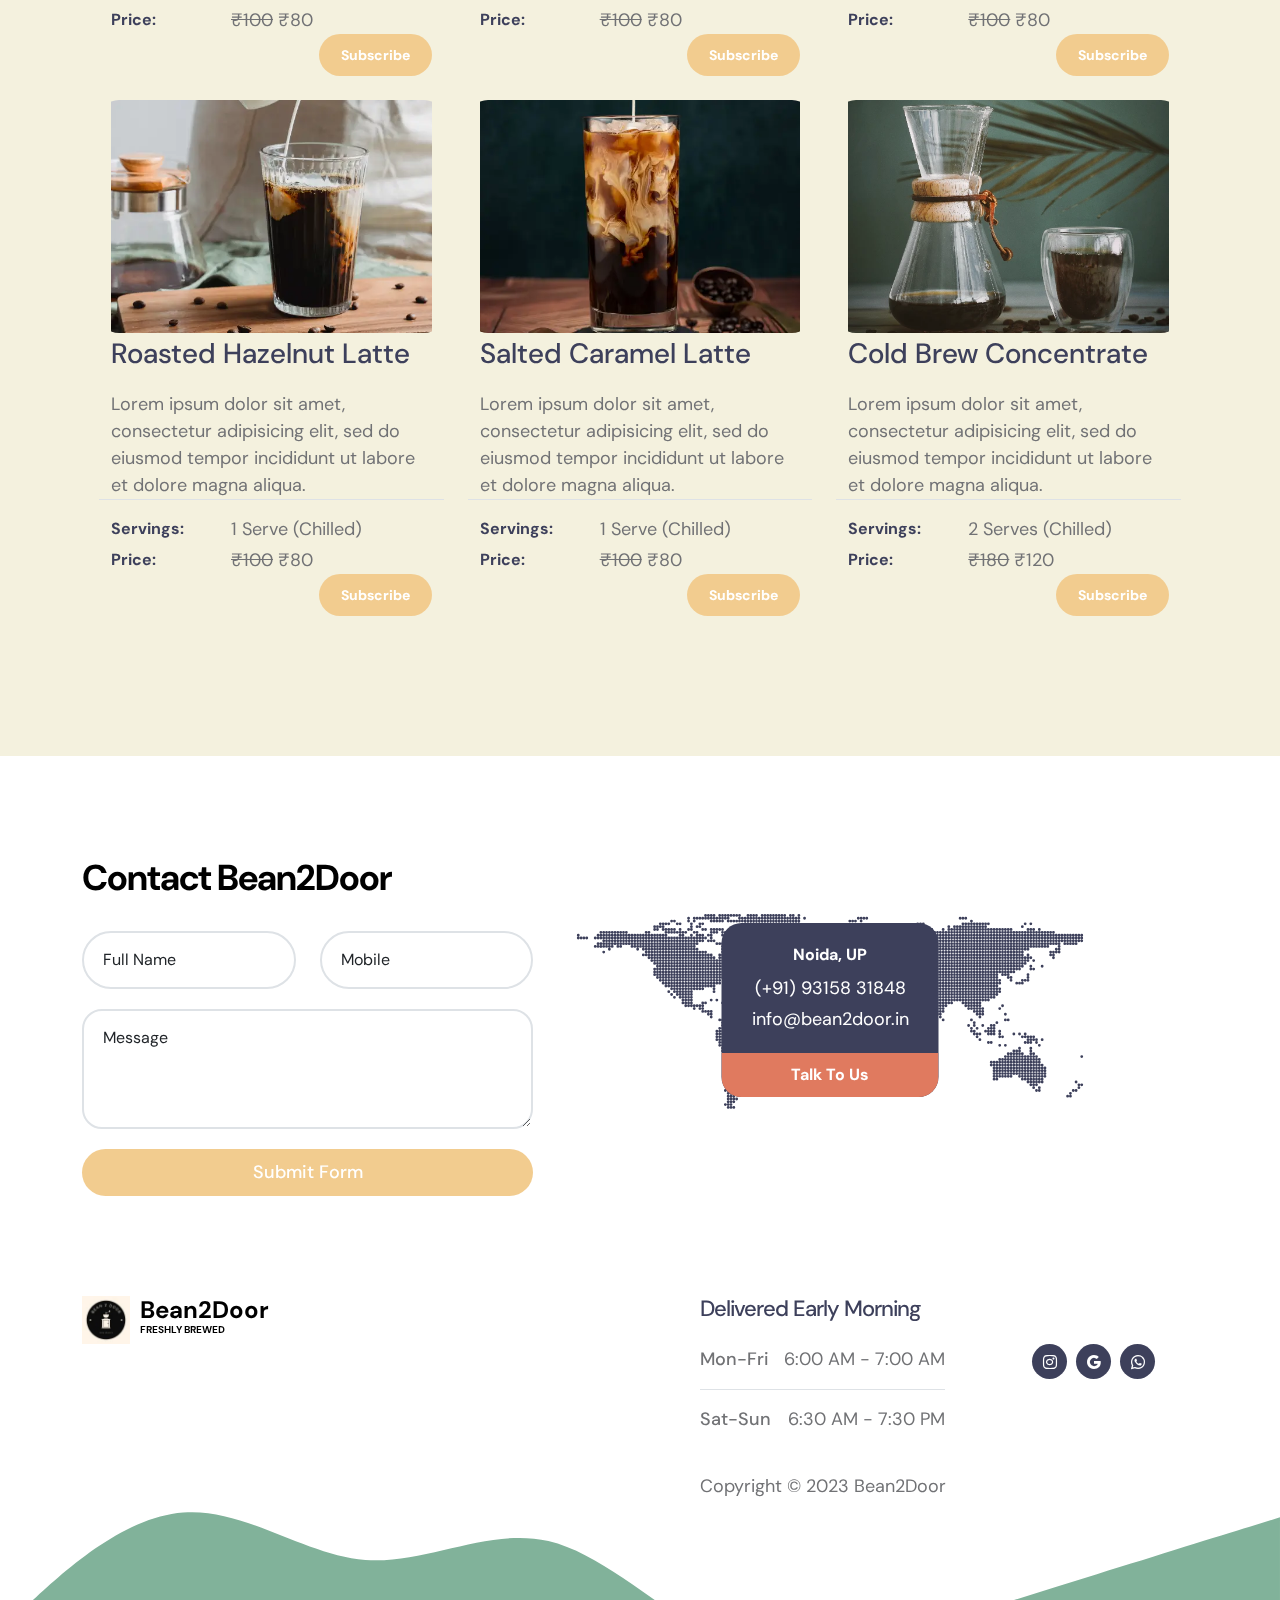
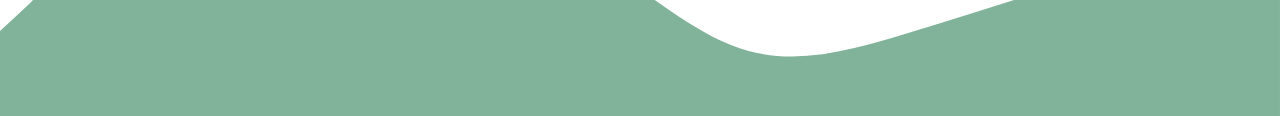
==== commit 653f9cf6: "fix(logo): fix logo" ====
--- a/index.html
+++ b/index.html
@@ -7,6 +7,11 @@
         <meta name="description" content="">
         <meta name="author" content="">
 
+        <link rel="apple-touch-icon" sizes="180x180" href="/apple-touch-icon.png">
+        <link rel="icon" type="image/png" sizes="32x32" href="/favicon-32x32.png">
+        <link rel="icon" type="image/png" sizes="16x16" href="/favicon-16x16.png">
+        <link rel="manifest" href="/site.webmanifest">
+
         <title>Freshly Brewed!</title>
 
         <!-- CSS FILES -->                
@@ -31,7 +36,7 @@
             <nav class="navbar navbar-expand-lg">                
                 <div class="container">
                     <a class="navbar-brand d-flex align-items-center" href="index.html">
-                        <img src="images/logo.png" class="navbar-brand-image img-fluid" alt="Tiya Golf Club">
+                        <img src="images/logo.jpg" class="navbar-brand-image img-fluid" alt="Tiya Golf Club">
                         <span class="navbar-brand-text">
                             Bean2Door
                             <small>Always Fresh</small>
@@ -760,7 +765,7 @@
 
                     <div class="col-lg-6 col-12 me-auto mb-5 mb-lg-0">
                         <a class="navbar-brand d-flex align-items-center" href="index.html">
-                            <img src="images/logo.png" class="navbar-brand-image img-fluid" alt="">
+                            <img src="images/logo.jpg" class="navbar-brand-image img-fluid" alt="">
                             <span class="navbar-brand-text">
                                 Bean2Door
                                 <small>Freshly Brewed</small>
